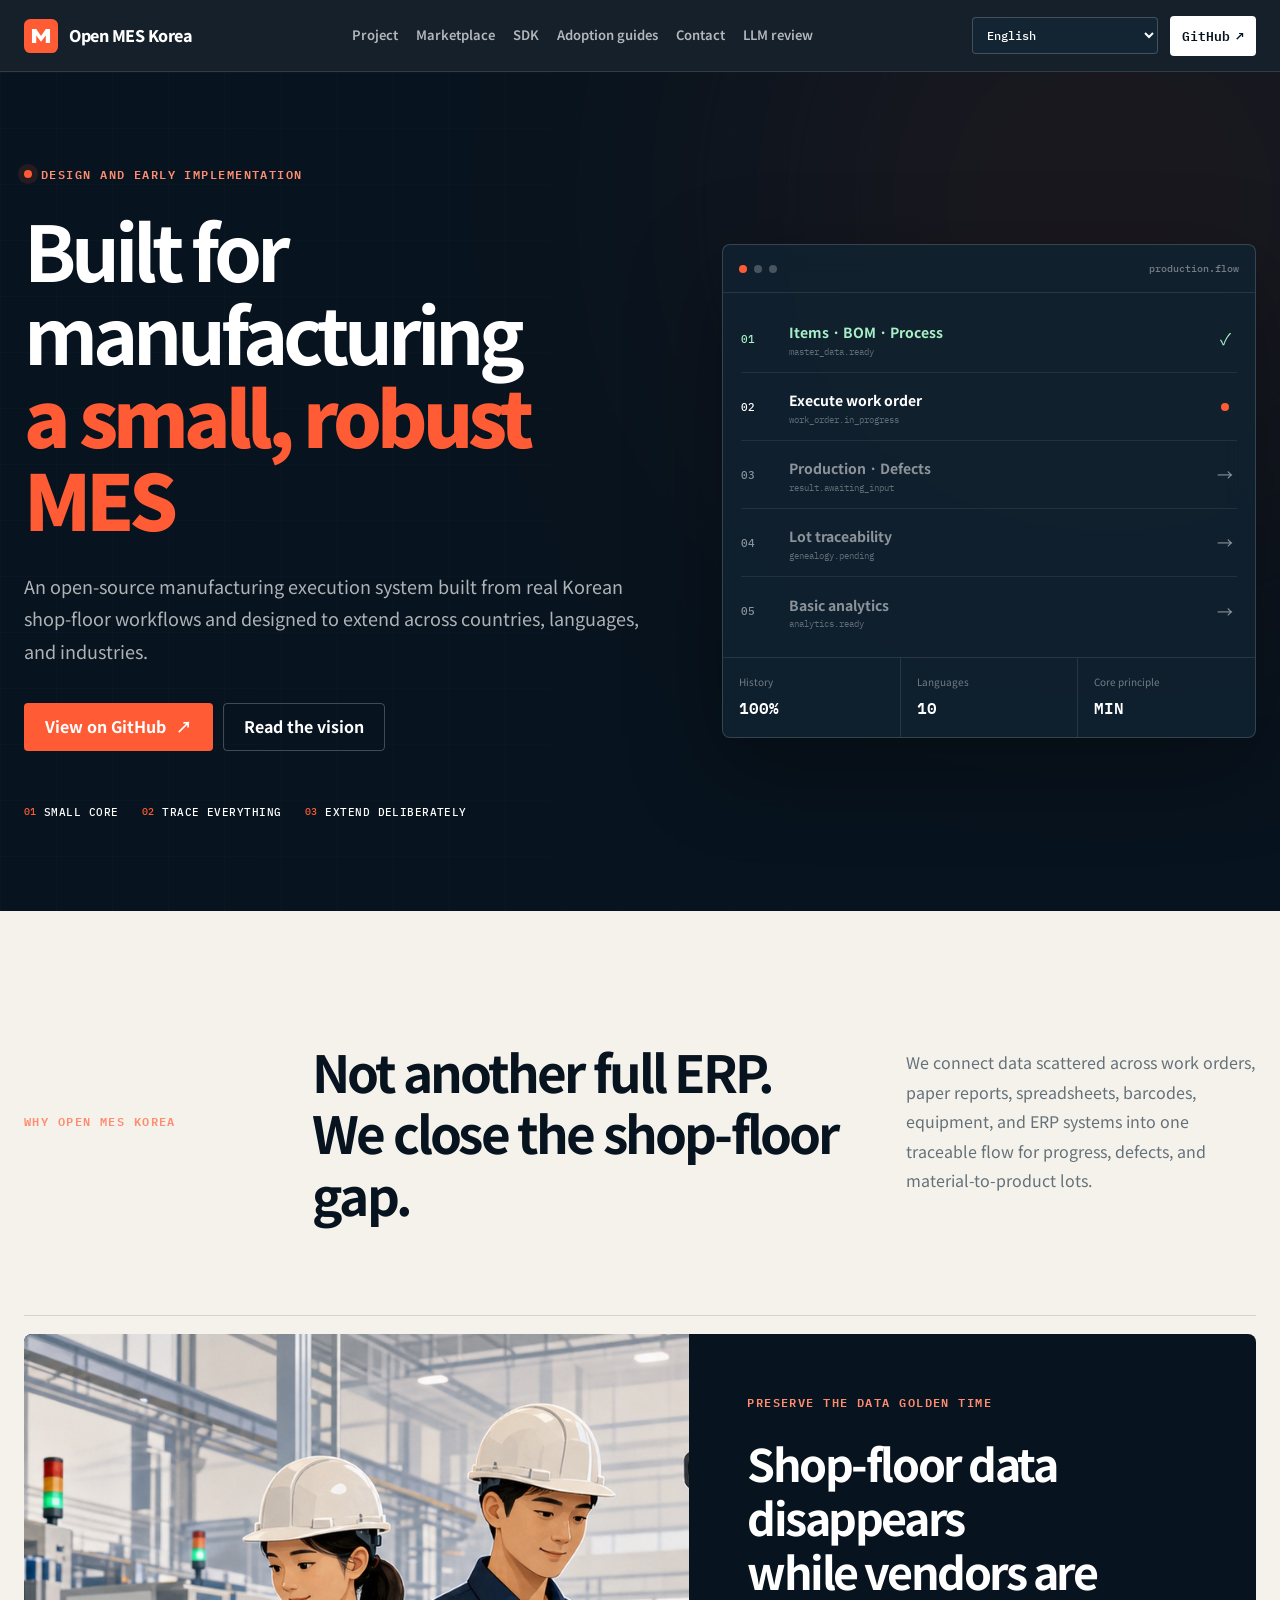
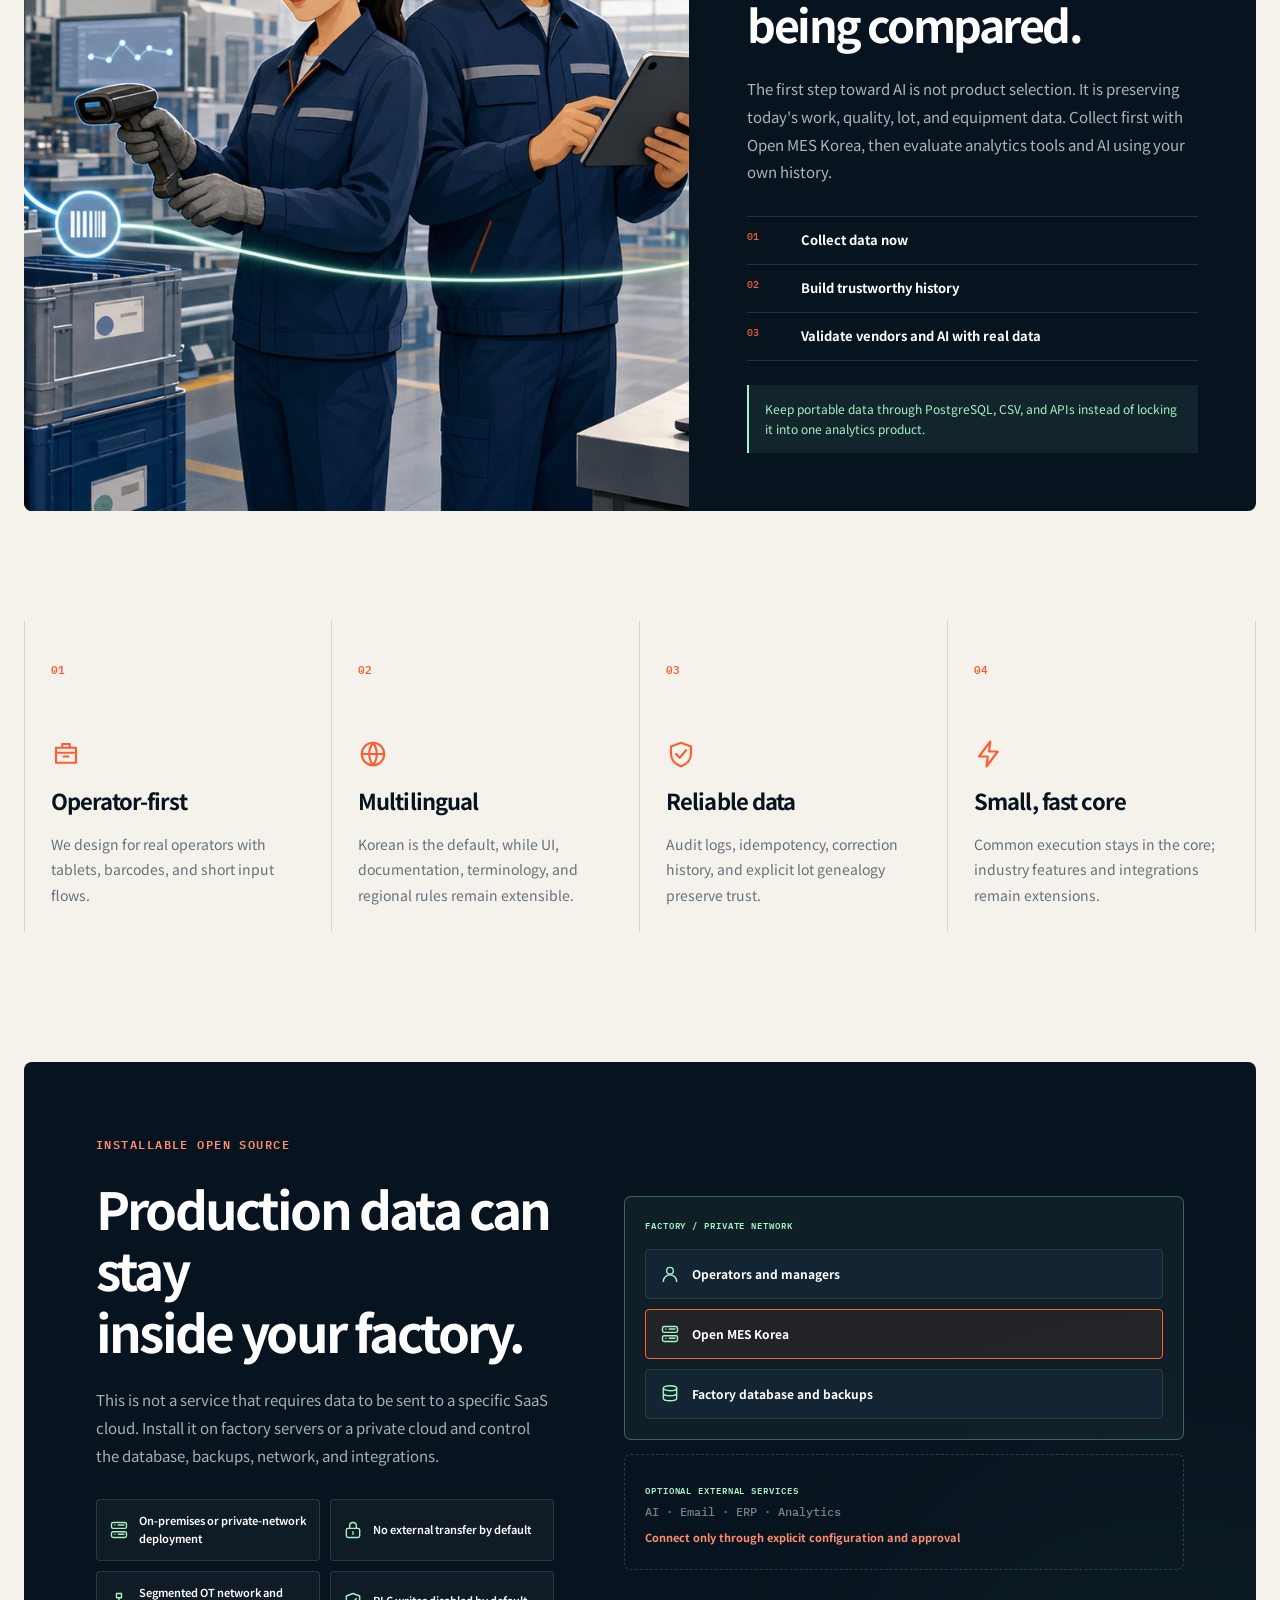
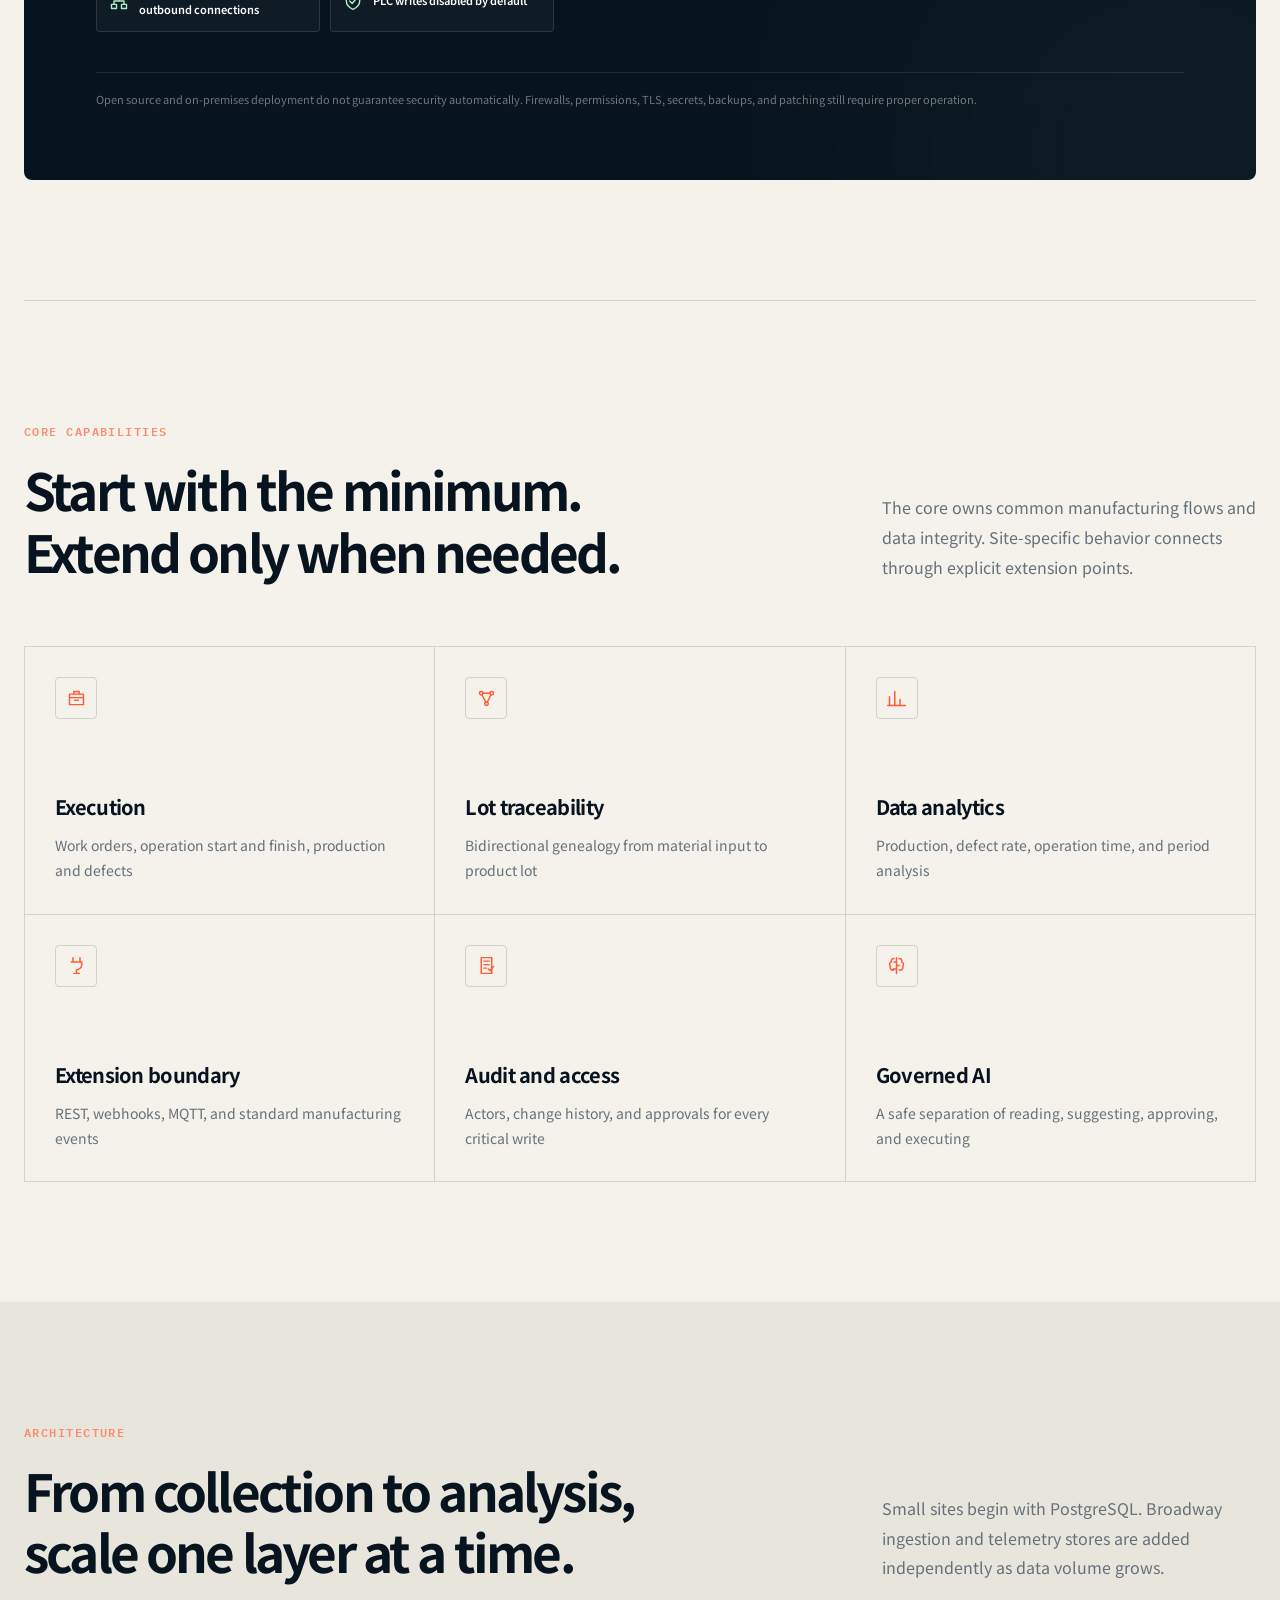
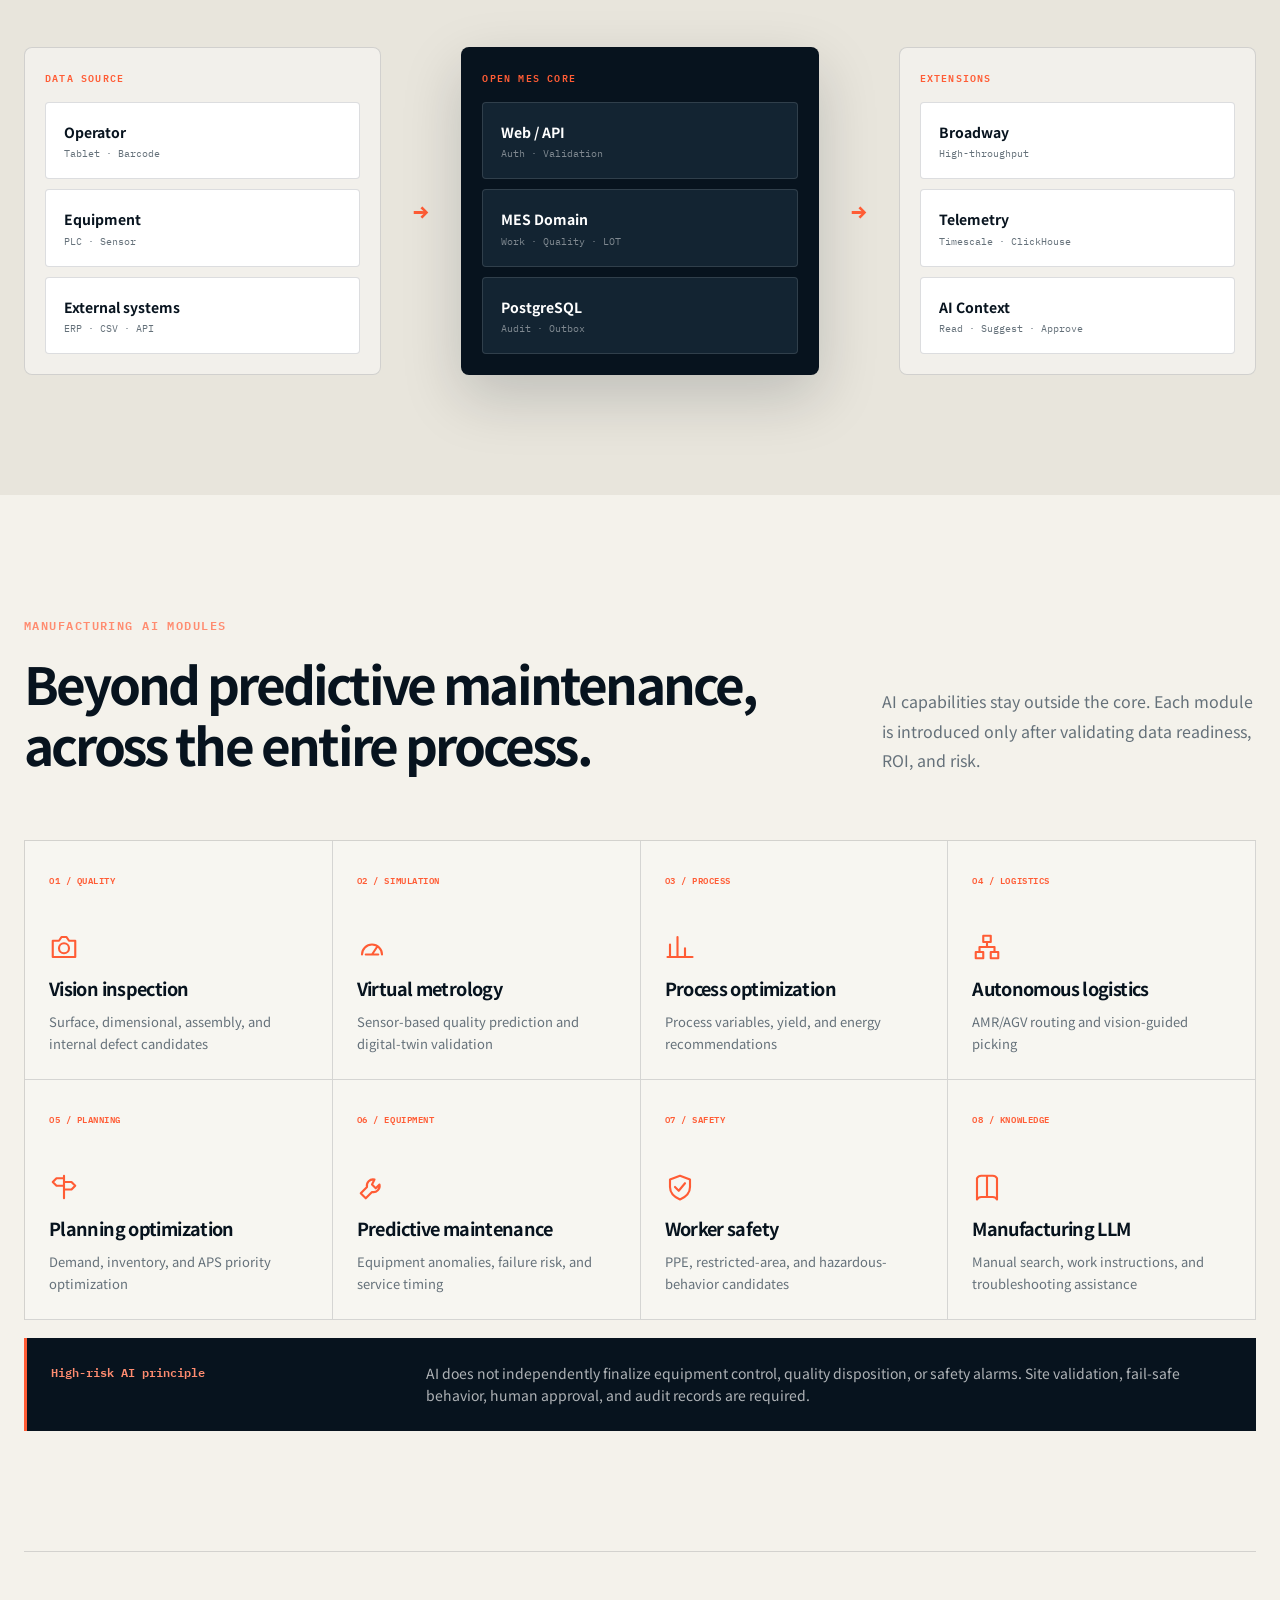
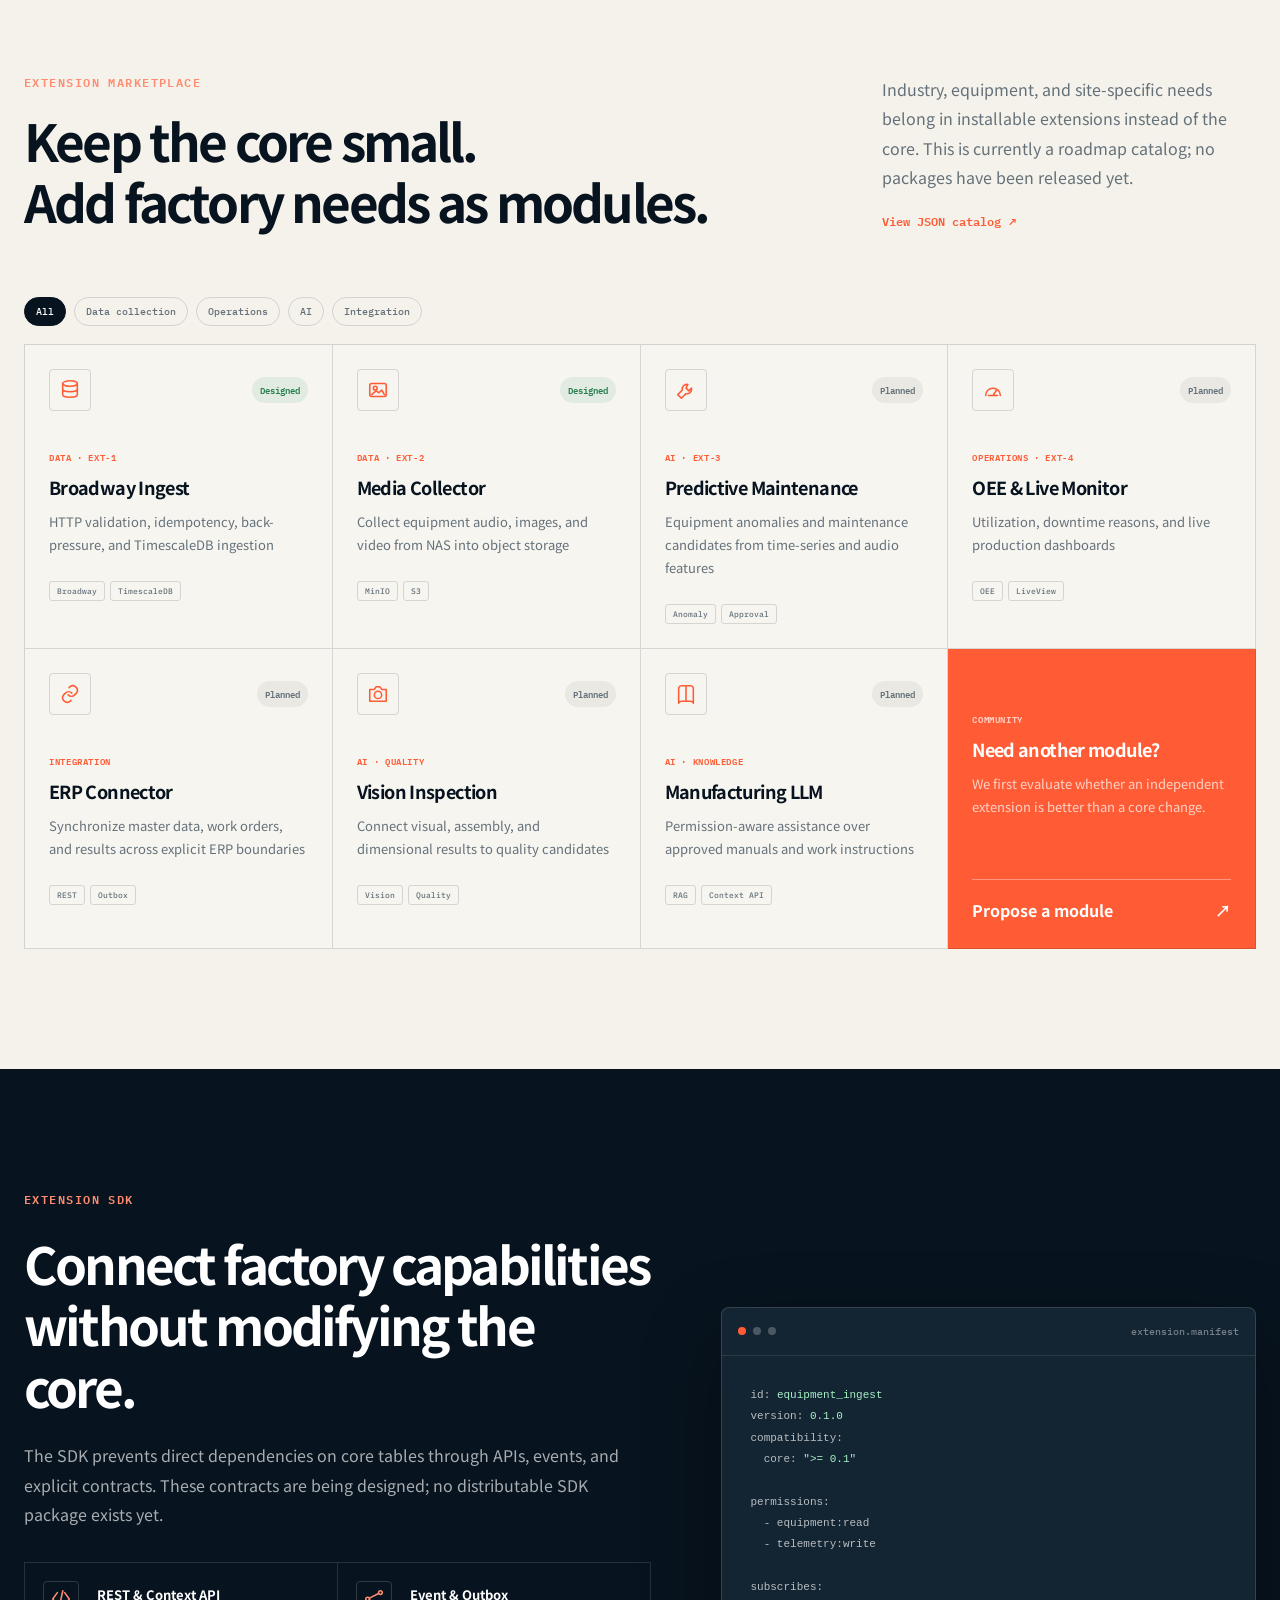
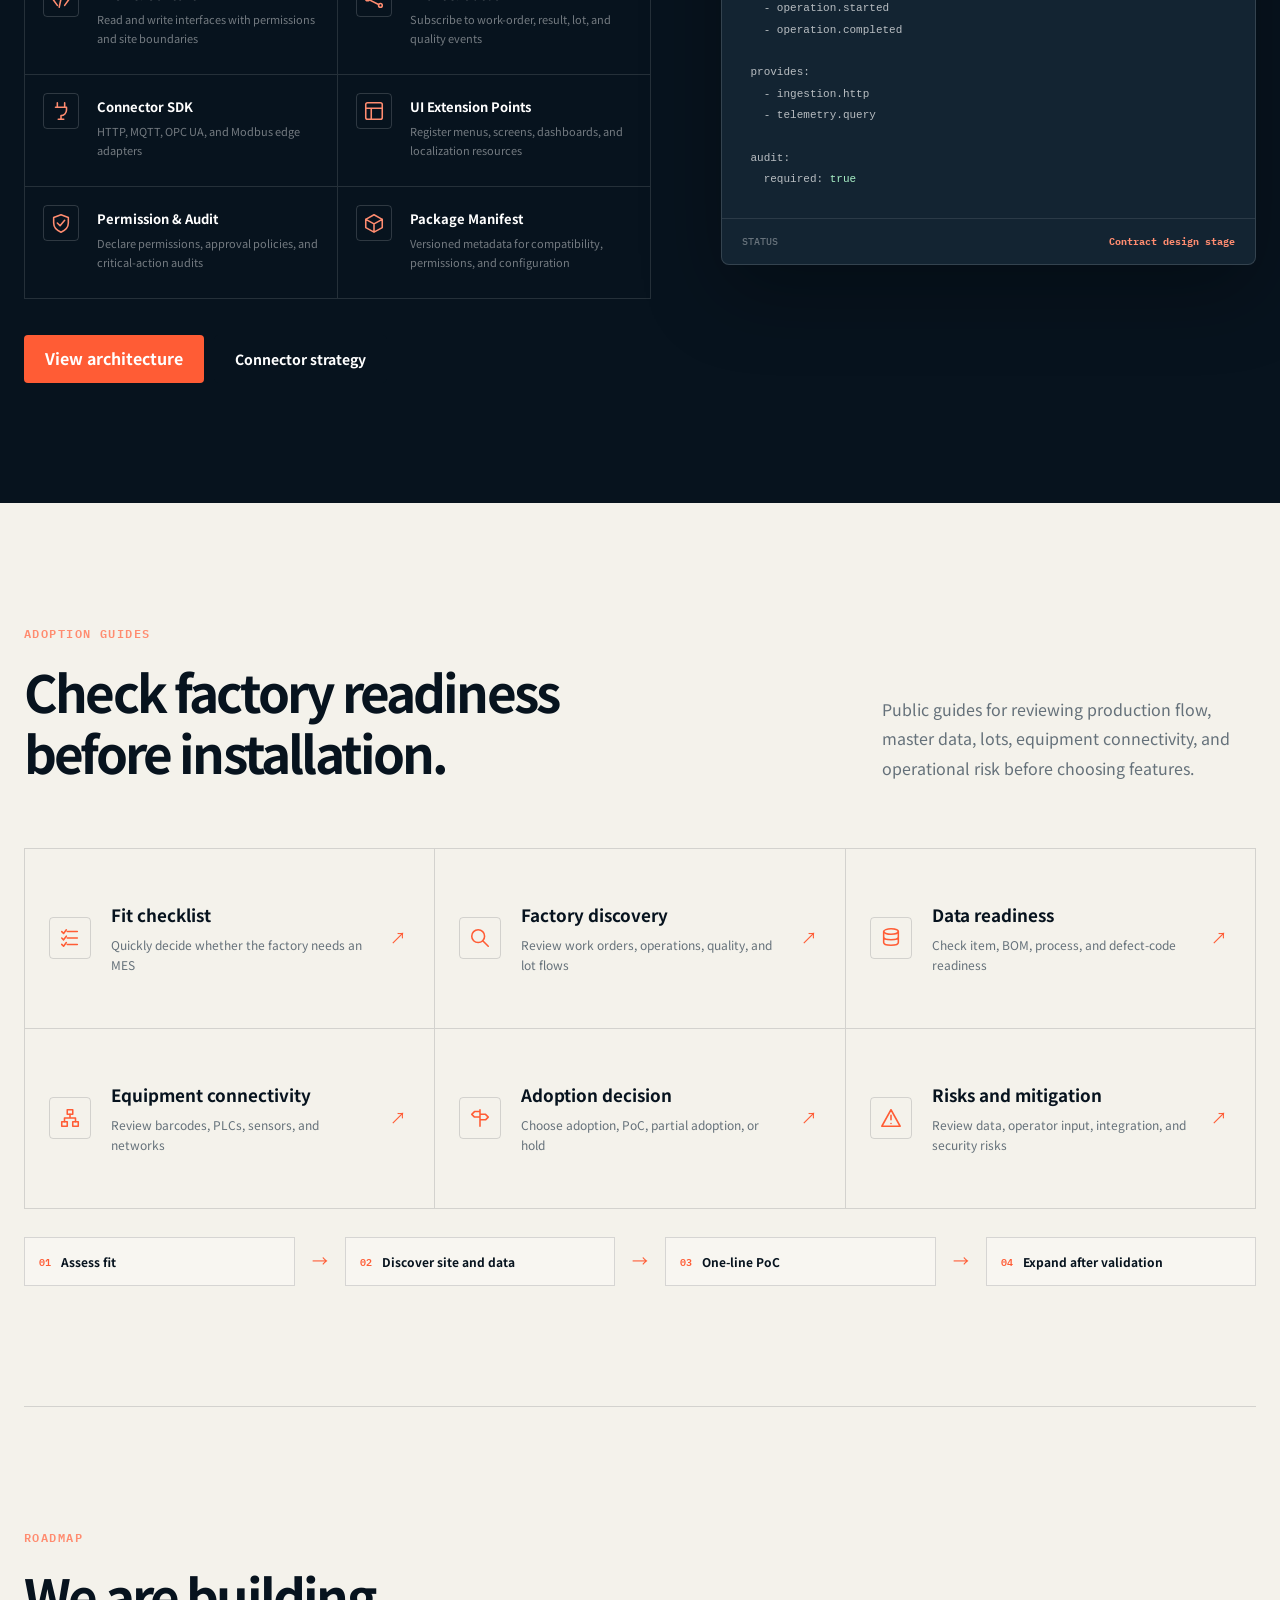
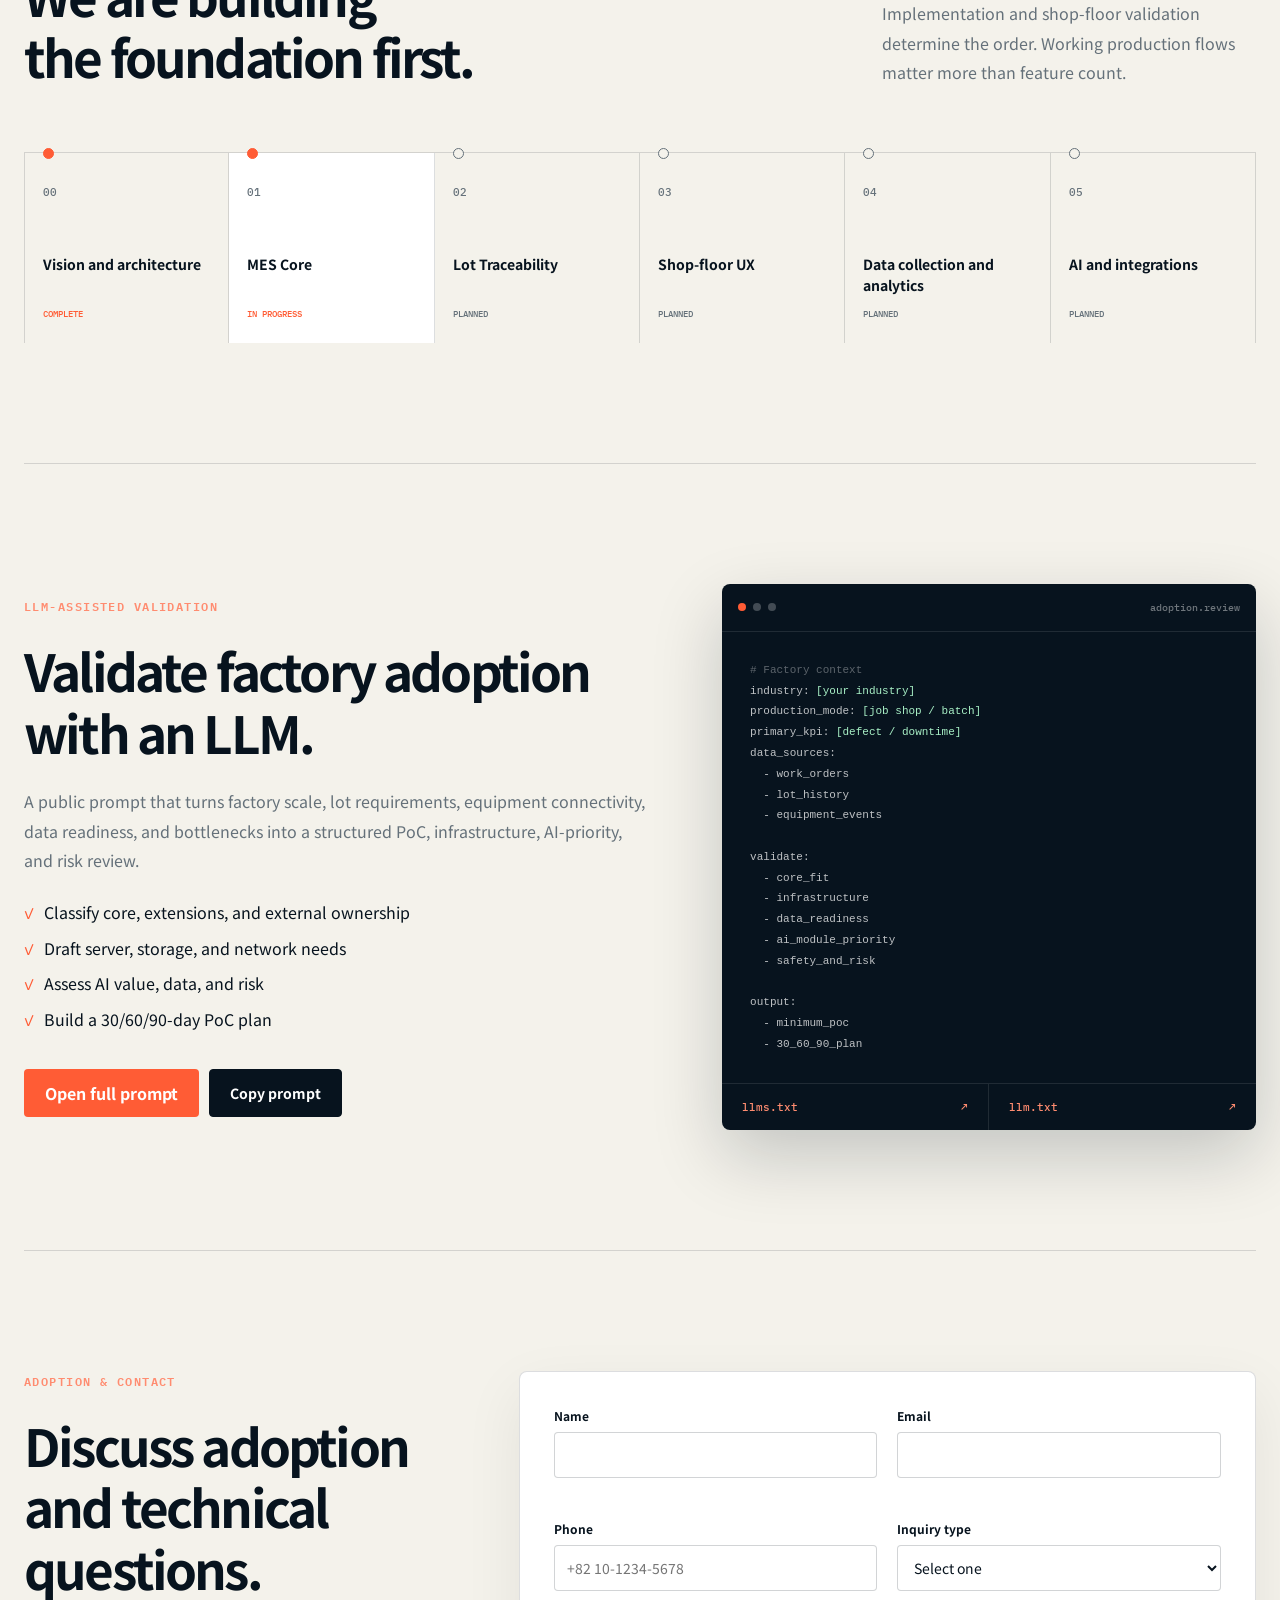
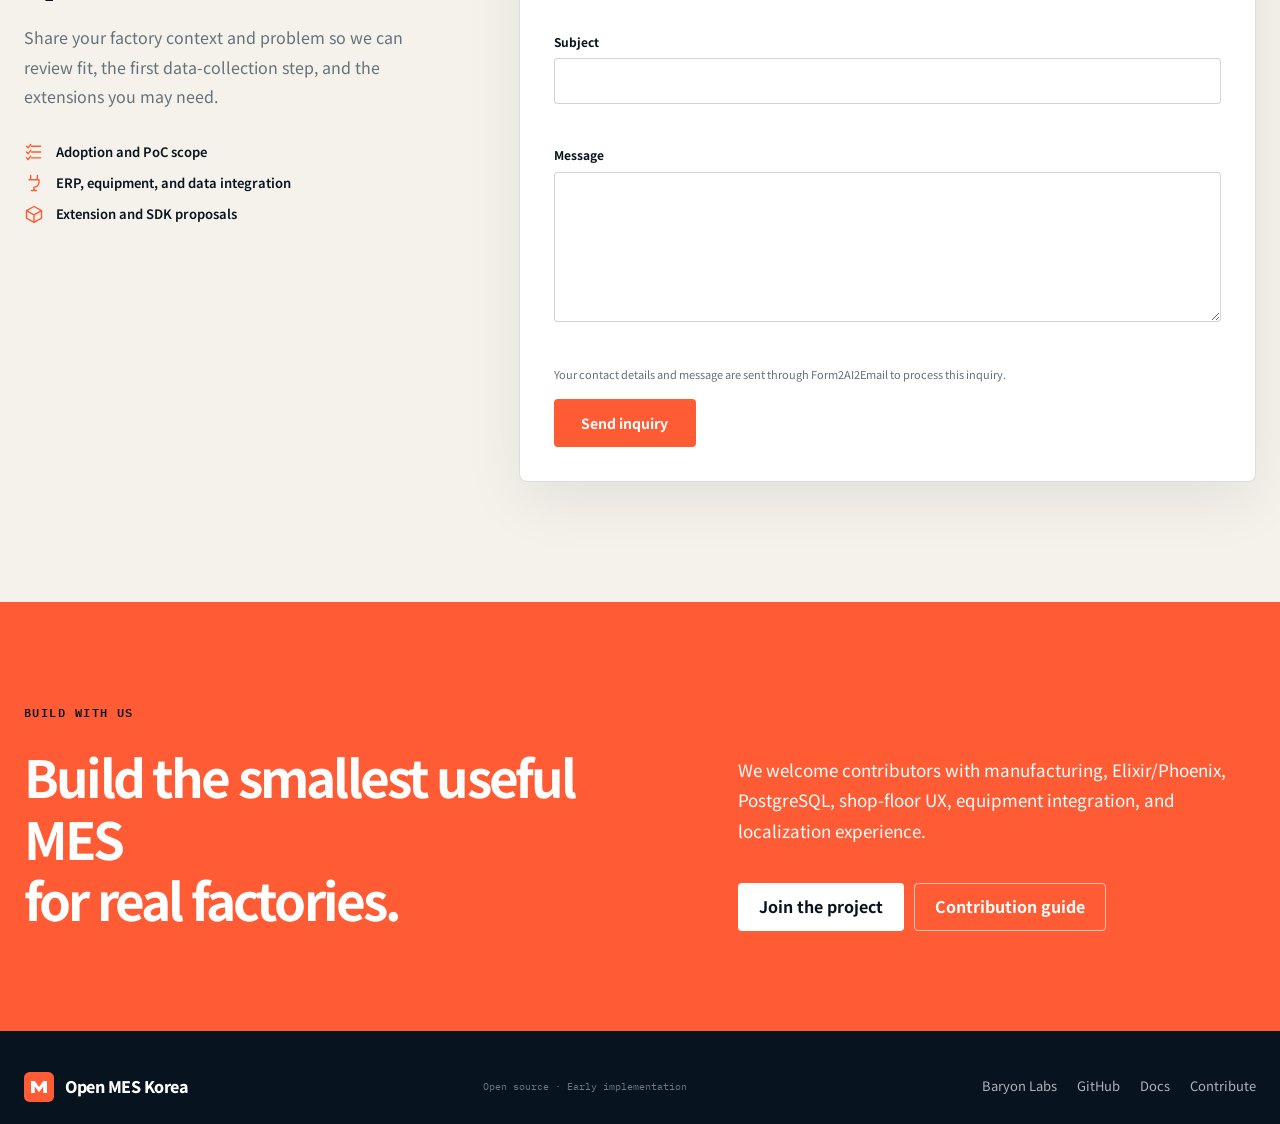
==== site/index.html @ 88c24441 "docs: improve discovery and deployment guidance" ====
<!doctype html>
<html lang="ko">
  <head>
    <meta charset="utf-8">
    <meta name="viewport" content="width=device-width, initial-scale=1">
    <meta
      name="description"
      content="한국 제조 현장의 실제 흐름에서 출발한 오픈소스 MES. 작업지시, LOT 추적, 제조 데이터 수집·분석과 승인 기반 AI를 작은 코어와 확장 모듈로 제공합니다."
    >
    <meta
      name="keywords"
      content="MES, 제조실행시스템, 오픈소스 MES, 스마트팩토리, LOT 추적, 제조 데이터, 제조 AI, shop floor, manufacturing execution system"
    >
    <meta name="robots" content="index, follow, max-image-preview:large">
    <meta name="author" content="Baryon Labs">
    <meta name="theme-color" content="#08141f">
    <meta
      property="og:title"
      content="Open MES Korea · 작고 단단한 오픈소스 MES"
    >
    <meta
      property="og:description"
      content="현장 데이터를 먼저 수집하고, LOT 추적과 분석을 거쳐 필요한 AI 모듈로 확장하는 다국어 제조 실행 시스템"
    >
    <meta property="og:type" content="website">
    <meta property="og:site_name" content="Open MES Korea">
    <meta property="og:locale" content="ko_KR">
    <meta property="og:locale:alternate" content="en_US">
    <meta property="og:locale:alternate" content="ja_JP">
    <meta property="og:locale:alternate" content="zh_CN">
    <meta property="og:locale:alternate" content="de_DE">
    <meta property="og:locale:alternate" content="vi_VN">
    <meta property="og:locale:alternate" content="th_TH">
    <meta property="og:locale:alternate" content="id_ID">
    <meta property="og:locale:alternate" content="es_ES">
    <meta property="og:locale:alternate" content="pt_BR">
    <meta
      property="og:url"
      content="https://baryonlabs.github.io/open-mes-korea/"
    >
    <meta
      property="og:image"
      content="https://baryonlabs.github.io/open-mes-korea/assets/open-mes-og.jpg"
    >
    <meta
      property="og:image:secure_url"
      content="https://baryonlabs.github.io/open-mes-korea/assets/open-mes-og.jpg"
    >
    <meta property="og:image:type" content="image/jpeg">
    <meta property="og:image:width" content="1200">
    <meta property="og:image:height" content="630">
    <meta
      property="og:image:alt"
      content="공장 작업자가 바코드와 태블릿으로 제조 데이터를 수집하고 분석하는 Open MES Korea"
    >
    <meta name="twitter:card" content="summary_large_image">
    <meta
      name="twitter:title"
      content="Open MES Korea · 작고 단단한 오픈소스 MES"
    >
    <meta
      name="twitter:description"
      content="현장 데이터 수집, LOT 추적, 기본 분석과 승인 기반 AI를 위한 확장 가능한 오픈소스 MES"
    >
    <meta
      name="twitter:image"
      content="https://baryonlabs.github.io/open-mes-korea/assets/open-mes-og.jpg"
    >
    <meta
      name="twitter:image:alt"
      content="공장 작업자가 바코드와 태블릿으로 제조 데이터를 수집하고 분석하는 모습"
    >
    <title>Open MES Korea · 오픈소스 MES와 제조 데이터 플랫폼</title>
    <link rel="canonical" href="https://baryonlabs.github.io/open-mes-korea/">
    <link rel="icon" href="assets/mark.svg" type="image/svg+xml">
    <link
      rel="alternate"
      type="text/plain"
      href="llms.txt"
      title="Open MES Korea information for language models"
    >
    <link rel="stylesheet" href="styles.css">
    <script type="application/ld+json">
      {
        "@context": "https://schema.org",
        "@graph": [
          {
            "@type": "WebSite",
            "@id": "https://baryonlabs.github.io/open-mes-korea/#website",
            "url": "https://baryonlabs.github.io/open-mes-korea/",
            "name": "Open MES Korea",
            "description": "한국 제조 현장에서 출발한 다국어 오픈소스 제조 실행 시스템",
            "inLanguage": ["ko", "en", "ja", "zh-CN", "de", "vi", "th", "id", "es", "pt-BR"]
          },
          {
            "@type": "SoftwareSourceCode",
            "@id": "https://baryonlabs.github.io/open-mes-korea/#software",
            "name": "Open MES Korea",
            "codeRepository": "https://github.com/baryonlabs/open-mes-korea",
            "url": "https://baryonlabs.github.io/open-mes-korea/",
            "description": "작업지시, LOT 추적, 제조 데이터 수집·분석과 승인 기반 AI를 위한 오픈소스 MES",
            "runtimePlatform": "Web",
            "inLanguage": ["ko", "en", "ja", "zh-CN", "de", "vi", "th", "id", "es", "pt-BR"],
            "image": "https://baryonlabs.github.io/open-mes-korea/assets/open-mes-og.jpg",
            "author": {
              "@type": "Organization",
              "name": "Baryon Labs",
              "url": "https://github.com/baryonlabs"
            }
          }
        ]
      }
    </script>
    <script src="app.js" defer></script>
  </head>
  <body>
    <svg class="icon-sprite" aria-hidden="true">
      <symbol id="icon-work" viewBox="0 0 24 24"><path d="M4 7h16v12H4zM9 7V4h6v3M4 11h16M10 14h4"/></symbol>
      <symbol id="icon-trace" viewBox="0 0 24 24"><circle cx="6" cy="6" r="2"/><circle cx="18" cy="6" r="2"/><circle cx="12" cy="18" r="2"/><path d="M8 6h8M7 8l4 8M17 8l-4 8"/></symbol>
      <symbol id="icon-chart" viewBox="0 0 24 24"><path d="M4 20V10M10 20V4M16 20v-7M22 20H2"/></symbol>
      <symbol id="icon-plug" viewBox="0 0 24 24"><path d="M8 3v5M16 3v5M6 8h12v3a6 6 0 0 1-6 6v4M9 21h6"/></symbol>
      <symbol id="icon-audit" viewBox="0 0 24 24"><path d="M6 3h12v18H6zM9 7h6M9 11h6M9 15h3"/><path d="m14 16 2 2 4-5"/></symbol>
      <symbol id="icon-brain" viewBox="0 0 24 24"><path d="M9 4a3 3 0 0 0-3 3v1a3 3 0 0 0-1 5 3 3 0 0 0 4 4M15 4a3 3 0 0 1 3 3v1a3 3 0 0 1 1 5 3 3 0 0 1-4 4M12 3v18M9 8h3M12 12h3M8 16h4"/></symbol>
      <symbol id="icon-database" viewBox="0 0 24 24"><ellipse cx="12" cy="5" rx="8" ry="3"/><path d="M4 5v6c0 1.7 3.6 3 8 3s8-1.3 8-3V5M4 11v6c0 1.7 3.6 3 8 3s8-1.3 8-3v-6"/></symbol>
      <symbol id="icon-media" viewBox="0 0 24 24"><rect x="3" y="5" width="18" height="14" rx="2"/><circle cx="9" cy="10" r="2"/><path d="m5 17 5-4 3 2 3-3 3 5"/></symbol>
      <symbol id="icon-wrench" viewBox="0 0 24 24"><path d="M14 6a5 5 0 0 0-6 6L3 17l4 4 5-5a5 5 0 0 0 6-6l-3 3-3-3z"/></symbol>
      <symbol id="icon-gauge" viewBox="0 0 24 24"><path d="M4 18a8 8 0 1 1 16 0M12 18l4-6M7 18h10"/></symbol>
      <symbol id="icon-link" viewBox="0 0 24 24"><path d="M10 13a5 5 0 0 0 7 0l2-2a5 5 0 0 0-7-7l-1 1M14 11a5 5 0 0 0-7 0l-2 2a5 5 0 0 0 7 7l1-1"/></symbol>
      <symbol id="icon-camera" viewBox="0 0 24 24"><path d="M3 7h5l2-3h4l2 3h5v13H3z"/><circle cx="12" cy="13" r="4"/></symbol>
      <symbol id="icon-book" viewBox="0 0 24 24"><path d="M4 5a4 4 0 0 1 4-2h4v17H8a4 4 0 0 0-4 2zM20 5a4 4 0 0 0-4-2h-4v17h4a4 4 0 0 1 4 2z"/></symbol>
      <symbol id="icon-api" viewBox="0 0 24 24"><path d="m8 5-5 7 5 7M16 5l5 7-5 7M14 3l-4 18"/></symbol>
      <symbol id="icon-events" viewBox="0 0 24 24"><circle cx="5" cy="12" r="2"/><circle cx="19" cy="5" r="2"/><circle cx="19" cy="19" r="2"/><path d="M7 11l10-5M7 13l10 5"/></symbol>
      <symbol id="icon-layout" viewBox="0 0 24 24"><rect x="3" y="3" width="18" height="18" rx="2"/><path d="M3 9h18M9 9v12"/></symbol>
      <symbol id="icon-shield" viewBox="0 0 24 24"><path d="M12 3 4 6v6c0 5 3.4 8 8 10 4.6-2 8-5 8-10V6z"/><path d="m8 12 3 3 5-6"/></symbol>
      <symbol id="icon-package" viewBox="0 0 24 24"><path d="m12 3 9 5-9 5-9-5zM3 8v9l9 5 9-5V8M12 13v9"/></symbol>
      <symbol id="icon-checklist" viewBox="0 0 24 24"><path d="M9 5h11M9 12h11M9 19h11M3 5l2 2 3-4M3 12l2 2 3-4M3 19l2 2 3-4"/></symbol>
      <symbol id="icon-search" viewBox="0 0 24 24"><circle cx="10" cy="10" r="7"/><path d="m15 15 6 6"/></symbol>
      <symbol id="icon-network" viewBox="0 0 24 24"><rect x="9" y="3" width="6" height="5"/><rect x="3" y="16" width="6" height="5"/><rect x="15" y="16" width="6" height="5"/><path d="M12 8v4M6 16v-4h12v4"/></symbol>
      <symbol id="icon-decision" viewBox="0 0 24 24"><path d="M12 3v18M12 8h6l3 3-3 3h-6M12 5H6L3 8l3 3h6"/></symbol>
      <symbol id="icon-alert" viewBox="0 0 24 24"><path d="M12 3 2 21h20zM12 9v5M12 18h.01"/></symbol>
      <symbol id="icon-mail" viewBox="0 0 24 24"><rect x="3" y="5" width="18" height="14" rx="2"/><path d="m3 7 9 7 9-7"/></symbol>
      <symbol id="icon-user" viewBox="0 0 24 24"><circle cx="12" cy="8" r="4"/><path d="M4 21a8 8 0 0 1 16 0"/></symbol>
      <symbol id="icon-globe" viewBox="0 0 24 24"><circle cx="12" cy="12" r="9"/><path d="M3 12h18M12 3a15 15 0 0 1 0 18M12 3a15 15 0 0 0 0 18"/></symbol>
      <symbol id="icon-bolt" viewBox="0 0 24 24"><path d="m13 2-9 12h7l-1 8 9-12h-7z"/></symbol>
      <symbol id="icon-server" viewBox="0 0 24 24"><rect x="3" y="3" width="18" height="7" rx="2"/><rect x="3" y="14" width="18" height="7" rx="2"/><path d="M7 6h.01M7 17h.01M11 6h7M11 17h7"/></symbol>
      <symbol id="icon-lock" viewBox="0 0 24 24"><rect x="4" y="10" width="16" height="11" rx="2"/><path d="M8 10V7a4 4 0 0 1 8 0v3M12 14v3"/></symbol>
    </svg>
    <a class="skip-link" href="#main" data-i18n="skip">본문으로 이동</a>

    <header class="site-header">
      <a class="brand" href="#top" aria-label="Open MES Korea home">
        <img src="assets/mark.svg" width="34" height="34" alt="">
        <span>Open MES Korea</span>
      </a>

      <nav class="desktop-nav" aria-label="Primary navigation">
        <a href="#why" data-i18n="navWhy">프로젝트</a>
        <a href="#marketplace" data-i18n="navMarketplace">마켓플레이스</a>
        <a href="#sdk" data-i18n="navSdk">SDK</a>
        <a href="#adoption-guides" data-i18n="navAdoption">도입 가이드</a>
        <a href="#contact" data-i18n="navContact">문의</a>
        <a href="#adoption-prompt" data-i18n="navPrompt">LLM 검증</a>
      </nav>

      <div class="header-actions">
        <label class="language-picker">
          <span class="sr-only" data-i18n="language">언어</span>
          <select id="language" aria-label="Language">
            <option value="ko">한국어</option>
            <option value="en">English</option>
            <option value="ja">日本語</option>
            <option value="zh">简体中文</option>
            <option value="de">Deutsch</option>
            <option value="vi">Tiếng Việt</option>
            <option value="th">ไทย</option>
            <option value="id">Bahasa Indonesia</option>
            <option value="es">Español</option>
            <option value="pt">Português (Brasil)</option>
          </select>
        </label>
        <a
          class="github-link"
          href="https://github.com/baryonlabs/open-mes-korea"
          target="_blank"
          rel="noreferrer"
        >
          <span>GitHub</span>
          <span aria-hidden="true">↗</span>
        </a>
      </div>
    </header>

    <main id="main">
      <section class="hero" id="top">
        <div class="hero-grid" aria-hidden="true"></div>
        <div class="hero-copy">
          <div class="eyebrow">
            <span class="status-dot"></span>
            <span data-i18n="heroStatus">설계 및 초기 구현 단계</span>
          </div>
          <h1>
            <span data-i18n="heroTitle1">제조 현장을 위한</span>
            <strong data-i18n="heroTitle2">작고 단단한 MES</strong>
          </h1>
          <p class="hero-description" data-i18n="heroDescription">
            한국 제조 현장의 실제 흐름에서 출발해 다양한 국가, 언어,
            업종으로 확장 가능한 오픈소스 제조 실행 시스템을 만듭니다.
          </p>
          <div class="hero-actions">
            <a
              class="button button-primary"
              href="https://github.com/baryonlabs/open-mes-korea"
              target="_blank"
              rel="noreferrer"
            >
              <span data-i18n="viewGithub">GitHub에서 보기</span>
              <span aria-hidden="true">↗</span>
            </a>
            <a
              class="button button-secondary"
              href="https://github.com/baryonlabs/open-mes-korea/blob/main/docs/vision.md"
              target="_blank"
              rel="noreferrer"
              data-i18n="readVision"
            >비전 읽기</a>
          </div>
          <ul class="hero-principles" aria-label="Project principles">
            <li><span>01</span><b data-i18n="principleSmall">Small core</b></li>
            <li><span>02</span><b data-i18n="principleTrace">Trace everything</b></li>
            <li><span>03</span><b data-i18n="principleExtend">Extend deliberately</b></li>
          </ul>
        </div>

        <div class="hero-console" aria-label="Manufacturing flow preview">
          <div class="console-bar">
            <span></span><span></span><span></span>
            <b>production.flow</b>
          </div>
          <div class="flow-list">
            <div class="flow-item complete">
              <span class="flow-index">01</span>
              <div>
                <b data-i18n="flowMaster">품목 · BOM · 공정</b>
                <small>master_data.ready</small>
              </div>
              <i>✓</i>
            </div>
            <div class="flow-item active">
              <span class="flow-index">02</span>
              <div>
                <b data-i18n="flowWorkOrder">작업지시 실행</b>
                <small>work_order.in_progress</small>
              </div>
              <i class="pulse"></i>
            </div>
            <div class="flow-item">
              <span class="flow-index">03</span>
              <div>
                <b data-i18n="flowResult">생산 · 불량 실적</b>
                <small>result.awaiting_input</small>
              </div>
              <i>→</i>
            </div>
            <div class="flow-item">
              <span class="flow-index">04</span>
              <div>
                <b data-i18n="flowLot">LOT 추적</b>
                <small>genealogy.pending</small>
              </div>
              <i>→</i>
            </div>
            <div class="flow-item">
              <span class="flow-index">05</span>
              <div>
                <b data-i18n="flowAnalysis">기본 분석</b>
                <small>analytics.ready</small>
              </div>
              <i>→</i>
            </div>
          </div>
          <div class="console-metrics">
            <div><span data-i18n="metricIntegrity">이력성</span><b>100%</b></div>
            <div><span data-i18n="metricLanguage">언어</span><b>10</b></div>
            <div><span data-i18n="metricCore">코어 원칙</span><b>MIN</b></div>
          </div>
        </div>
      </section>

      <section class="statement" id="why">
        <p class="section-label" data-i18n="whyLabel">WHY OPEN MES KOREA</p>
        <h2 data-i18n="whyTitle">
          ERP 전체가 아니라,<br>현장 실행의 빈틈을 해결합니다.
        </h2>
        <p data-i18n="whyDescription">
          작업지시, 종이 작업일보, 엑셀, 바코드, 설비와 ERP에 흩어진
          데이터를 연결합니다. 공정 진행, 불량 원인과 자재·제품 LOT의
          관계를 하나의 추적 가능한 흐름으로 만듭니다.
        </p>
      </section>

      <section class="golden-time">
        <div class="golden-image">
          <img
            src="assets/open-mes-factory-team.jpg"
            width="1672"
            height="941"
            loading="lazy"
            alt="현장 작업자가 바코드와 태블릿으로 제조 데이터를 수집하고 분석하는 모습"
            data-i18n-alt="goldenImageAlt"
          >
        </div>
        <div class="golden-copy">
          <p class="section-label" data-i18n="goldenLabel">PRESERVE THE DATA GOLDEN TIME</p>
          <h2 data-i18n="goldenTitle">벤더를 고르는 동안에도,<br>현장 데이터는 사라집니다.</h2>
          <p data-i18n="goldenDescription">
            AI 도입의 첫 단계는 제품 비교가 아니라 지금 발생하는 작업,
            품질, LOT와 설비 데이터를 축적하는 일입니다. Open MES Korea로
            먼저 수집하고, 실제 데이터가 쌓인 뒤 적합한 분석 도구와 AI를
            선택할 수 있습니다.
          </p>
          <ol>
            <li><span>01</span><b data-i18n="goldenStep1">지금 데이터 수집</b></li>
            <li><span>02</span><b data-i18n="goldenStep2">이력과 품질 확보</b></li>
            <li><span>03</span><b data-i18n="goldenStep3">실제 데이터로 벤더·AI 검증</b></li>
          </ol>
          <p class="portable-note" data-i18n="goldenPortable">
            PostgreSQL, CSV와 API로 이식 가능한 데이터를 유지해 특정
            분석 제품에 종속되지 않습니다.
          </p>
        </div>
      </section>

      <section class="pillars">
        <article>
          <span class="pillar-number">01</span>
          <svg class="pillar-icon"><use href="#icon-work"/></svg>
          <h3 data-i18n="pillarFieldTitle">현장 우선</h3>
          <p data-i18n="pillarFieldBody">
            태블릿, 바코드와 짧은 입력 흐름을 중심으로 작업자가 실제로
            사용할 수 있는 경험을 설계합니다.
          </p>
        </article>
        <article>
          <span class="pillar-number">02</span>
          <svg class="pillar-icon"><use href="#icon-globe"/></svg>
          <h3 data-i18n="pillarGlobalTitle">다국어 확장</h3>
          <p data-i18n="pillarGlobalBody">
            한국어를 기본으로 UI, 문서, 업무 용어와 국가별 규칙을
            독립적으로 확장할 수 있게 만듭니다.
          </p>
        </article>
        <article>
          <span class="pillar-number">03</span>
          <svg class="pillar-icon"><use href="#icon-shield"/></svg>
          <h3 data-i18n="pillarReliableTitle">안정적인 데이터</h3>
          <p data-i18n="pillarReliableBody">
            감사 로그, 중복 방지, 정정 이력과 명시적인 LOT genealogy로
            제조 데이터의 신뢰를 지킵니다.
          </p>
        </article>
        <article>
          <span class="pillar-number">04</span>
          <svg class="pillar-icon"><use href="#icon-bolt"/></svg>
          <h3 data-i18n="pillarFastTitle">작고 빠른 코어</h3>
          <p data-i18n="pillarFastBody">
            공통 생산 흐름만 코어에 두고 업종별 기능과 연동은 확장으로
            분리해 복잡성과 운영 부담을 낮춥니다.
          </p>
        </article>
      </section>

      <section class="sovereignty-section">
        <div class="sovereignty-copy">
          <p class="section-label" data-i18n="sovereigntyLabel">INSTALLABLE OPEN SOURCE</p>
          <h2 data-i18n="sovereigntyTitle">생산 데이터는<br>공장 안에 둘 수 있습니다.</h2>
          <p data-i18n="sovereigntyDescription">
            특정 SaaS 클라우드로 데이터를 보내야 하는 서비스가 아닙니다.
            공장 서버나 사설 클라우드에 직접 설치하고 데이터베이스, 백업,
            네트워크와 외부 연동을 운영자가 통제할 수 있습니다.
          </p>
          <div class="sovereignty-points">
            <div><svg><use href="#icon-server"/></svg><span data-i18n="sovereigntyPoint1">온프레미스·사설망 설치</span></div>
            <div><svg><use href="#icon-lock"/></svg><span data-i18n="sovereigntyPoint2">외부 전송 없는 기본 구성</span></div>
            <div><svg><use href="#icon-network"/></svg><span data-i18n="sovereigntyPoint3">OT망 분리와 outbound 방식</span></div>
            <div><svg><use href="#icon-shield"/></svg><span data-i18n="sovereigntyPoint4">PLC 쓰기 기본 비활성화</span></div>
          </div>
        </div>
        <div class="sovereignty-diagram">
          <div class="factory-boundary">
            <span data-i18n="factoryBoundary">FACTORY / PRIVATE NETWORK</span>
            <div class="sovereignty-node"><svg><use href="#icon-user"/></svg><b data-i18n="sovereigntyUsers">작업자·관리자</b></div>
            <div class="sovereignty-node primary"><svg><use href="#icon-server"/></svg><b>Open MES Korea</b></div>
            <div class="sovereignty-node"><svg><use href="#icon-database"/></svg><b data-i18n="sovereigntyStorage">공장 데이터베이스·백업</b></div>
          </div>
          <div class="external-boundary">
            <span data-i18n="externalBoundary">OPTIONAL EXTERNAL SERVICES</span>
            <p data-i18n="externalDescription">AI · Email · ERP · Analytics</p>
            <b data-i18n="externalRule">명시적 설정과 승인 시에만 연결</b>
          </div>
        </div>
        <p class="security-disclaimer" data-i18n="sovereigntyDisclaimer">
          오픈소스·온프레미스만으로 보안이 자동 보장되지는 않습니다.
          방화벽, 권한, TLS, 비밀정보, 백업과 패치 운영이 필요합니다.
        </p>
      </section>

      <section class="core-section" id="core">
        <div class="section-heading">
          <div>
            <p class="section-label" data-i18n="coreLabel">CORE CAPABILITIES</p>
            <h2 data-i18n="coreTitle">최소한으로 시작하고,<br>필요한 만큼 확장합니다.</h2>
          </div>
          <p data-i18n="coreDescription">
            공통 생산 흐름과 데이터 무결성은 코어가 책임집니다. 특정
            공장에만 필요한 기능은 명시적인 확장 지점으로 연결합니다.
          </p>
        </div>

        <div class="capability-grid">
          <article>
            <div class="capability-icon"><svg><use href="#icon-work"/></svg></div>
            <h3 data-i18n="capExecutionTitle">생산 실행</h3>
            <p data-i18n="capExecutionBody">
              작업지시, 공정 시작·종료, 생산수량과 불량 기록
            </p>
          </article>
          <article>
            <div class="capability-icon"><svg><use href="#icon-trace"/></svg></div>
            <h3 data-i18n="capLotTitle">LOT 추적</h3>
            <p data-i18n="capLotBody">
              자재 투입부터 제품 LOT까지 양방향 genealogy
            </p>
          </article>
          <article>
            <div class="capability-icon"><svg><use href="#icon-chart"/></svg></div>
            <h3 data-i18n="capDataTitle">데이터 분석</h3>
            <p data-i18n="capDataBody">
              생산량, 불량률, 공정시간과 기간별 기본 분석
            </p>
          </article>
          <article>
            <div class="capability-icon"><svg><use href="#icon-plug"/></svg></div>
            <h3 data-i18n="capExtensionTitle">확장 경계</h3>
            <p data-i18n="capExtensionBody">
              REST, webhook, MQTT와 표준 제조 이벤트
            </p>
          </article>
          <article>
            <div class="capability-icon"><svg><use href="#icon-audit"/></svg></div>
            <h3 data-i18n="capAuditTitle">감사와 권한</h3>
            <p data-i18n="capAuditBody">
              모든 주요 쓰기의 actor, 변경 이력과 승인 기록
            </p>
          </article>
          <article>
            <div class="capability-icon"><svg><use href="#icon-brain"/></svg></div>
            <h3 data-i18n="capAiTitle">통제 가능한 AI</h3>
            <p data-i18n="capAiBody">
              읽기, 제안, 승인과 실행을 분리한 안전한 구조
            </p>
          </article>
        </div>
      </section>

      <section class="architecture-section" id="architecture">
        <div class="section-heading">
          <div>
            <p class="section-label" data-i18n="architectureLabel">ARCHITECTURE</p>
            <h2 data-i18n="architectureTitle">수집부터 분석까지,<br>단계적으로 확장합니다.</h2>
          </div>
          <p data-i18n="architectureDescription">
            작은 공장은 PostgreSQL 중심으로 시작하고, 데이터가 늘어나면
            Broadway 수집 계층과 telemetry 저장소를 독립적으로 추가합니다.
          </p>
        </div>

        <div class="architecture-diagram">
          <div class="arch-column">
            <span class="arch-label" data-i18n="archSource">DATA SOURCE</span>
            <div class="arch-node"><b data-i18n="archOperator">작업자</b><small>Tablet · Barcode</small></div>
            <div class="arch-node"><b data-i18n="archEquipment">설비</b><small>PLC · Sensor</small></div>
            <div class="arch-node"><b data-i18n="archExternal">외부 시스템</b><small>ERP · CSV · API</small></div>
          </div>
          <div class="arch-arrow" aria-hidden="true">→</div>
          <div class="arch-column highlighted">
            <span class="arch-label" data-i18n="archCore">OPEN MES CORE</span>
            <div class="arch-node"><b>Web / API</b><small>Auth · Validation</small></div>
            <div class="arch-node"><b>MES Domain</b><small>Work · Quality · LOT</small></div>
            <div class="arch-node"><b>PostgreSQL</b><small>Audit · Outbox</small></div>
          </div>
          <div class="arch-arrow" aria-hidden="true">→</div>
          <div class="arch-column">
            <span class="arch-label" data-i18n="archExtension">EXTENSIONS</span>
            <div class="arch-node"><b>Broadway</b><small>High-throughput</small></div>
            <div class="arch-node"><b>Telemetry</b><small>Timescale · ClickHouse</small></div>
            <div class="arch-node"><b>AI Context</b><small>Read · Suggest · Approve</small></div>
          </div>
        </div>
      </section>

      <section class="ai-section" id="ai-modules">
        <div class="section-heading">
          <div>
            <p class="section-label" data-i18n="aiLabel">MANUFACTURING AI MODULES</p>
            <h2 data-i18n="aiTitle">예지보전을 넘어,<br>공정 전체로 확장합니다.</h2>
          </div>
          <p data-i18n="aiDescription">
            AI 기능은 코어에 한꺼번에 넣지 않습니다. 데이터 준비도, ROI와
            위험을 검증한 뒤 독립 모듈로 연결합니다.
          </p>
        </div>

        <div class="ai-module-grid">
          <article><span>01 / QUALITY</span><svg><use href="#icon-camera"/></svg><h3 data-i18n="aiVisionTitle">비전 검사</h3><p data-i18n="aiVisionBody">외관, 치수, 조립과 내부 결함 후보 탐지</p></article>
          <article><span>02 / SIMULATION</span><svg><use href="#icon-gauge"/></svg><h3 data-i18n="aiVirtualTitle">가상 계측·시운전</h3><p data-i18n="aiVirtualBody">센서 기반 품질 예측과 디지털 트윈 검증</p></article>
          <article><span>03 / PROCESS</span><svg><use href="#icon-chart"/></svg><h3 data-i18n="aiOptimizeTitle">공정 최적화</h3><p data-i18n="aiOptimizeBody">공정 변수, 수율과 에너지 최적 조건 제안</p></article>
          <article><span>04 / LOGISTICS</span><svg><use href="#icon-network"/></svg><h3 data-i18n="aiLogisticsTitle">자율 물류</h3><p data-i18n="aiLogisticsBody">AMR·AGV 경로와 비전 피킹 연동</p></article>
          <article><span>05 / PLANNING</span><svg><use href="#icon-decision"/></svg><h3 data-i18n="aiPlanningTitle">예측·스케줄링</h3><p data-i18n="aiPlanningBody">수요, 재고와 APS 작업 우선순위 최적화</p></article>
          <article><span>06 / EQUIPMENT</span><svg><use href="#icon-wrench"/></svg><h3 data-i18n="aiMaintenanceTitle">예지보전</h3><p data-i18n="aiMaintenanceBody">설비 이상, 고장 가능성과 점검 시점 제안</p></article>
          <article><span>07 / SAFETY</span><svg><use href="#icon-shield"/></svg><h3 data-i18n="aiSafetyTitle">작업자 안전</h3><p data-i18n="aiSafetyBody">보호구, 위험구역과 위험 행동 감지 후보</p></article>
          <article><span>08 / KNOWLEDGE</span><svg><use href="#icon-book"/></svg><h3 data-i18n="aiLlmTitle">제조 LLM</h3><p data-i18n="aiLlmBody">매뉴얼, 작업표준 검색과 오류 대응 보조</p></article>
        </div>
        <div class="safety-note">
          <b data-i18n="safetyNoteTitle">고위험 기능 원칙</b>
          <p data-i18n="safetyNoteBody">
            설비 제어, 품질 판정과 안전 경보는 AI가 단독 확정하지 않습니다.
            현장 검증, fail-safe, 사람의 승인과 감사 로그를 요구합니다.
          </p>
        </div>
      </section>

      <section class="marketplace-section" id="marketplace">
        <div class="section-heading">
          <div>
            <p class="section-label" data-i18n="marketplaceLabel">EXTENSION MARKETPLACE</p>
            <h2 data-i18n="marketplaceTitle">코어는 작게,<br>현장 기능은 모듈로.</h2>
          </div>
          <div>
            <p data-i18n="marketplaceDescription">
              업종, 설비와 공장마다 다른 요구를 코어에 넣지 않고 설치 가능한
              확장 모듈로 제공합니다. 현재는 로드맵 카탈로그이며 패키지는
              아직 공개되지 않았습니다.
            </p>
            <a class="text-link" href="marketplace.json" target="_blank">
              <span data-i18n="marketplaceCatalog">JSON 카탈로그 보기</span>
              <span aria-hidden="true">↗</span>
            </a>
          </div>
        </div>

        <div class="marketplace-filter" aria-label="Marketplace categories">
          <span class="active" data-i18n="marketAll">전체</span>
          <span data-i18n="marketData">데이터 수집</span>
          <span data-i18n="marketOperations">생산 운영</span>
          <span data-i18n="marketAi">AI</span>
          <span data-i18n="marketIntegration">연동</span>
        </div>

        <div class="marketplace-grid">
          <article>
            <div class="module-head"><span class="module-mark"><svg><use href="#icon-database"/></svg></span><i data-i18n="statusDesigned">설계 완료</i></div>
            <small>DATA · EXT-1</small>
            <h3 data-i18n="marketIngestTitle">Broadway Ingest</h3>
            <p data-i18n="marketIngestBody">HTTP 이벤트 검증, 중복 제거, 배압과 TimescaleDB 적재</p>
            <div class="module-tags"><span>Broadway</span><span>TimescaleDB</span></div>
          </article>
          <article>
            <div class="module-head"><span class="module-mark"><svg><use href="#icon-media"/></svg></span><i data-i18n="statusDesigned">설계 완료</i></div>
            <small>DATA · EXT-2</small>
            <h3 data-i18n="marketMediaTitle">Media Collector</h3>
            <p data-i18n="marketMediaBody">설비 소음, 이미지와 영상을 NAS에서 수집해 object storage로 보관</p>
            <div class="module-tags"><span>MinIO</span><span>S3</span></div>
          </article>
          <article>
            <div class="module-head"><span class="module-mark"><svg><use href="#icon-wrench"/></svg></span><i class="planned" data-i18n="statusPlanned">계획</i></div>
            <small>AI · EXT-3</small>
            <h3 data-i18n="marketMaintenanceTitle">Predictive Maintenance</h3>
            <p data-i18n="marketMaintenanceBody">시계열과 소음 특징 기반 설비 이상 및 정비 시점 후보</p>
            <div class="module-tags"><span>Anomaly</span><span>Approval</span></div>
          </article>
          <article>
            <div class="module-head"><span class="module-mark"><svg><use href="#icon-gauge"/></svg></span><i class="planned" data-i18n="statusPlanned">계획</i></div>
            <small>OPERATIONS · EXT-4</small>
            <h3 data-i18n="marketOeeTitle">OEE & Live Monitor</h3>
            <p data-i18n="marketOeeBody">설비 가동률, 정지 원인과 실시간 생산현황 대시보드</p>
            <div class="module-tags"><span>OEE</span><span>LiveView</span></div>
          </article>
          <article>
            <div class="module-head"><span class="module-mark"><svg><use href="#icon-link"/></svg></span><i class="planned" data-i18n="statusPlanned">계획</i></div>
            <small>INTEGRATION</small>
            <h3 data-i18n="marketErpTitle">ERP Connector</h3>
            <p data-i18n="marketErpBody">기준정보, 작업지시와 생산실적을 ERP 경계에 맞춰 동기화</p>
            <div class="module-tags"><span>REST</span><span>Outbox</span></div>
          </article>
          <article>
            <div class="module-head"><span class="module-mark"><svg><use href="#icon-camera"/></svg></span><i class="planned" data-i18n="statusPlanned">계획</i></div>
            <small>AI · QUALITY</small>
            <h3 data-i18n="marketVisionTitle">Vision Inspection</h3>
            <p data-i18n="marketVisionBody">외관, 조립과 치수 검사 결과를 품질 후보 데이터로 연결</p>
            <div class="module-tags"><span>Vision</span><span>Quality</span></div>
          </article>
          <article>
            <div class="module-head"><span class="module-mark"><svg><use href="#icon-book"/></svg></span><i class="planned" data-i18n="statusPlanned">계획</i></div>
            <small>AI · KNOWLEDGE</small>
            <h3 data-i18n="marketLlmTitle">Manufacturing LLM</h3>
            <p data-i18n="marketLlmBody">승인된 매뉴얼과 작업표준을 검색하는 권한 기반 현장 도우미</p>
            <div class="module-tags"><span>RAG</span><span>Context API</span></div>
          </article>
          <article class="marketplace-request">
            <small>COMMUNITY</small>
            <h3 data-i18n="marketRequestTitle">필요한 모듈이 있나요?</h3>
            <p data-i18n="marketRequestBody">코어 변경보다 독립 확장이 적합한지 먼저 함께 검토합니다.</p>
            <a href="https://github.com/baryonlabs/open-mes-korea/issues" target="_blank" rel="noreferrer">
              <span data-i18n="marketRequestAction">모듈 제안하기</span><span>↗</span>
            </a>
          </article>
        </div>
      </section>

      <section class="sdk-section" id="sdk">
        <div class="sdk-copy">
          <p class="section-label" data-i18n="sdkLabel">EXTENSION SDK</p>
          <h2 data-i18n="sdkTitle">MES 코어를 건드리지 않고<br>현장 기능을 연결합니다.</h2>
          <p data-i18n="sdkDescription">
            SDK는 확장이 코어 내부 테이블에 직접 의존하지 않도록 API,
            이벤트와 명시적 계약을 제공합니다. 현재 아래 계약을 설계하는
            단계이며 배포 가능한 SDK 패키지는 아직 없습니다.
          </p>
          <div class="sdk-contracts">
            <article><span><svg><use href="#icon-api"/></svg></span><div><b data-i18n="sdkApiTitle">REST & Context API</b><p data-i18n="sdkApiBody">권한과 사이트 경계를 적용한 읽기·쓰기 인터페이스</p></div></article>
            <article><span><svg><use href="#icon-events"/></svg></span><div><b data-i18n="sdkEventTitle">Event & Outbox</b><p data-i18n="sdkEventBody">작업지시, 실적, LOT와 품질 이벤트 구독</p></div></article>
            <article><span><svg><use href="#icon-plug"/></svg></span><div><b data-i18n="sdkConnectorTitle">Connector SDK</b><p data-i18n="sdkConnectorBody">HTTP, MQTT, OPC UA와 Modbus edge adapter</p></div></article>
            <article><span><svg><use href="#icon-layout"/></svg></span><div><b data-i18n="sdkUiTitle">UI Extension Points</b><p data-i18n="sdkUiBody">메뉴, 화면, 대시보드와 다국어 리소스 등록</p></div></article>
            <article><span><svg><use href="#icon-shield"/></svg></span><div><b data-i18n="sdkSafetyTitle">Permission & Audit</b><p data-i18n="sdkSafetyBody">권한 선언, 승인 정책과 모든 중요 액션 감사</p></div></article>
            <article><span><svg><use href="#icon-package"/></svg></span><div><b data-i18n="sdkPackageTitle">Package Manifest</b><p data-i18n="sdkPackageBody">버전, 호환성, 권한과 설정을 명시하는 모듈 메타데이터</p></div></article>
          </div>
          <div class="hero-actions">
            <a class="button button-primary" href="https://github.com/baryonlabs/open-mes-korea/blob/main/docs/system-architecture.md" target="_blank" rel="noreferrer" data-i18n="sdkArchitecture">아키텍처 보기</a>
            <a class="button button-dark" href="https://github.com/baryonlabs/open-mes-korea/blob/main/docs/iot-connectivity-open-source-strategy.md" target="_blank" rel="noreferrer" data-i18n="sdkIot">Connector 전략</a>
          </div>
        </div>
        <div class="sdk-code" aria-label="Extension manifest preview">
          <div class="console-bar"><span></span><span></span><span></span><b>extension.manifest</b></div>
          <pre><code>id: <span class="code-value">equipment_ingest</span>
version: <span class="code-value">0.1.0</span>
compatibility:
  core: <span class="code-value">"&gt;= 0.1"</span>

permissions:
  - equipment:read
  - telemetry:write

subscribes:
  - operation.started
  - operation.completed

provides:
  - ingestion.http
  - telemetry.query

audit:
  required: <span class="code-value">true</span></code></pre>
          <div class="sdk-status">
            <span data-i18n="sdkStatus">STATUS</span>
            <b data-i18n="sdkDraft">계약 설계 단계</b>
          </div>
        </div>
      </section>

      <section class="adoption-section" id="adoption-guides">
        <div class="section-heading">
          <div>
            <p class="section-label" data-i18n="adoptionLabel">ADOPTION GUIDES</p>
            <h2 data-i18n="adoptionTitle">설치보다 먼저,<br>공장의 준비도를 확인합니다.</h2>
          </div>
          <p data-i18n="adoptionDescription">
            기능 목록만 보고 도입하지 않도록 생산 흐름, 기준정보, LOT,
            설비 연결과 운영 위험을 순서대로 검토하는 공개 문서입니다.
          </p>
        </div>

        <div class="guide-grid">
          <a href="https://github.com/baryonlabs/open-mes-korea/blob/main/docs/adoption/fit-checklist.md" target="_blank" rel="noreferrer">
            <span><svg><use href="#icon-checklist"/></svg></span><div><h3 data-i18n="guideFitTitle">도입 적합성</h3><p data-i18n="guideFitBody">우리 공장에 MES가 필요한지 빠르게 판단</p></div><i>↗</i>
          </a>
          <a href="https://github.com/baryonlabs/open-mes-korea/blob/main/docs/adoption/factory-discovery-questionnaire.md" target="_blank" rel="noreferrer">
            <span><svg><use href="#icon-search"/></svg></span><div><h3 data-i18n="guideDiscoveryTitle">현장 업무 조사</h3><p data-i18n="guideDiscoveryBody">작업지시, 공정, 품질과 LOT 흐름 조사</p></div><i>↗</i>
          </a>
          <a href="https://github.com/baryonlabs/open-mes-korea/blob/main/docs/adoption/data-readiness-checklist.md" target="_blank" rel="noreferrer">
            <span><svg><use href="#icon-database"/></svg></span><div><h3 data-i18n="guideDataTitle">데이터 준비</h3><p data-i18n="guideDataBody">품목, BOM, 공정과 불량 코드 준비도 확인</p></div><i>↗</i>
          </a>
          <a href="https://github.com/baryonlabs/open-mes-korea/blob/main/docs/adoption/iot-connectivity-checklist.md" target="_blank" rel="noreferrer">
            <span><svg><use href="#icon-network"/></svg></span><div><h3 data-i18n="guideIotTitle">설비 연결</h3><p data-i18n="guideIotBody">바코드, PLC, 센서와 네트워크 점검</p></div><i>↗</i>
          </a>
          <a href="https://github.com/baryonlabs/open-mes-korea/blob/main/docs/adoption/adoption-decision-guide.md" target="_blank" rel="noreferrer">
            <span><svg><use href="#icon-decision"/></svg></span><div><h3 data-i18n="guideDecisionTitle">도입 의사결정</h3><p data-i18n="guideDecisionBody">도입, PoC, 부분 도입 또는 보류 판정</p></div><i>↗</i>
          </a>
          <a href="https://github.com/baryonlabs/open-mes-korea/blob/main/docs/adoption/risks-and-mitigations.md" target="_blank" rel="noreferrer">
            <span><svg><use href="#icon-alert"/></svg></span><div><h3 data-i18n="guideRiskTitle">리스크와 대응</h3><p data-i18n="guideRiskBody">데이터, 현장 입력, 연동과 보안 위험 확인</p></div><i>↗</i>
          </a>
        </div>

        <div class="adoption-route">
          <div><span>01</span><b data-i18n="routeAssess">적합성 판단</b></div>
          <i>→</i>
          <div><span>02</span><b data-i18n="routeDiscover">현장·데이터 조사</b></div>
          <i>→</i>
          <div><span>03</span><b data-i18n="routePoc">한 라인 PoC</b></div>
          <i>→</i>
          <div><span>04</span><b data-i18n="routeExpand">검증 후 확장</b></div>
        </div>
      </section>

      <section class="roadmap-section" id="roadmap">
        <div class="section-heading">
          <div>
            <p class="section-label" data-i18n="roadmapLabel">ROADMAP</p>
            <h2 data-i18n="roadmapTitle">현재는 기반을<br>단단하게 만드는 단계입니다.</h2>
          </div>
          <p data-i18n="roadmapDescription">
            구현과 현장 검증 결과에 따라 순서를 조정합니다. 기능 수보다
            실제로 작동하는 생산 흐름을 우선합니다.
          </p>
        </div>

        <ol class="roadmap">
          <li class="done">
            <span>00</span>
            <div><b data-i18n="phase0">비전과 아키텍처</b><small data-i18n="complete">완료</small></div>
          </li>
          <li class="current">
            <span>01</span>
            <div><b data-i18n="phase1">MES Core</b><small data-i18n="inProgress">진행 중</small></div>
          </li>
          <li>
            <span>02</span>
            <div><b data-i18n="phase2">LOT Traceability</b><small data-i18n="planned">계획</small></div>
          </li>
          <li>
            <span>03</span>
            <div><b data-i18n="phase3">Shop-floor UX</b><small data-i18n="planned">계획</small></div>
          </li>
          <li>
            <span>04</span>
            <div><b data-i18n="phase4">데이터 수집과 분석</b><small data-i18n="planned">계획</small></div>
          </li>
          <li>
            <span>05</span>
            <div><b data-i18n="phase5">AI와 확장 연동</b><small data-i18n="planned">계획</small></div>
          </li>
        </ol>
      </section>

      <section class="prompt-section" id="adoption-prompt">
        <div class="prompt-copy">
          <p class="section-label" data-i18n="promptLabel">LLM-ASSISTED VALIDATION</p>
          <h2 data-i18n="promptTitle">공장 기술도입을<br>LLM과 함께 검증하세요.</h2>
          <p data-i18n="promptDescription">
            공장 규모, LOT 요구, 설비 연결, 데이터 준비도와 핵심 병목을
            입력하면 LLM이 최소 PoC, 인프라, AI 모듈 우선순위와 위험을
            구조적으로 검토하도록 만든 공개 프롬프트입니다.
          </p>
          <ul>
            <li data-i18n="promptPoint1">코어·확장·외부 시스템 책임 분류</li>
            <li data-i18n="promptPoint2">서버·저장장치·네트워크 초안</li>
            <li data-i18n="promptPoint3">AI 모듈 가치·데이터·위험 평가</li>
            <li data-i18n="promptPoint4">30/60/90일 PoC 실행 계획</li>
          </ul>
          <div class="hero-actions">
            <a class="button button-primary" href="ai-adoption-prompt.txt" target="_blank" data-i18n="openPrompt">전체 프롬프트 열기</a>
            <button class="button button-dark" id="copy-prompt" type="button" data-i18n="copyPrompt">프롬프트 복사</button>
          </div>
        </div>
        <div class="prompt-terminal">
          <div class="console-bar"><span></span><span></span><span></span><b>adoption.review</b></div>
          <pre><code><span class="code-comment"># Factory context</span>
industry: <span class="code-value">[your industry]</span>
production_mode: <span class="code-value">[job shop / batch]</span>
primary_kpi: <span class="code-value">[defect / downtime]</span>
data_sources:
  - work_orders
  - lot_history
  - equipment_events

validate:
  - core_fit
  - infrastructure
  - data_readiness
  - ai_module_priority
  - safety_and_risk

output:
  - minimum_poc
  - 30_60_90_plan</code></pre>
          <div class="llm-links">
            <a href="llms.txt">llms.txt <span>↗</span></a>
            <a href="llm.txt">llm.txt <span>↗</span></a>
          </div>
        </div>
      </section>

      <section class="contact-section" id="contact">
        <div class="contact-intro">
          <p class="section-label" data-i18n="contactLabel">ADOPTION & CONTACT</p>
          <h2 data-i18n="contactTitle">도입 검토와 기술 문의를<br>보내주세요.</h2>
          <p data-i18n="contactDescription">
            공장 현황과 해결하려는 문제를 알려주시면 도입 적합성, 데이터
            수집 시작점과 필요한 확장 모듈을 검토할 수 있습니다.
          </p>
          <div class="contact-points">
            <div><svg><use href="#icon-checklist"/></svg><span data-i18n="contactPoint1">도입·PoC 범위 검토</span></div>
            <div><svg><use href="#icon-plug"/></svg><span data-i18n="contactPoint2">ERP·설비·데이터 연동 문의</span></div>
            <div><svg><use href="#icon-package"/></svg><span data-i18n="contactPoint3">확장 모듈·SDK 제안</span></div>
          </div>
        </div>

        <form class="contact-form" id="contact-form" novalidate>
          <div class="form-grid">
            <label>
              <span data-i18n="formName">이름</span>
              <input type="text" name="name" autocomplete="name" maxlength="80" required>
              <small class="field-error" data-error-for="name"></small>
            </label>
            <label>
              <span data-i18n="formEmail">이메일</span>
              <input type="email" name="email" autocomplete="email" maxlength="160" required>
              <small class="field-error" data-error-for="email"></small>
            </label>
            <label>
              <span data-i18n="formPhone">전화번호</span>
              <input type="tel" name="phone" autocomplete="tel" inputmode="tel" maxlength="30" placeholder="+82 10-1234-5678" required>
              <small class="field-error" data-error-for="phone"></small>
            </label>
            <label>
              <span data-i18n="formType">문의 유형</span>
              <select name="inquiry_type" required>
                <option value="" data-i18n="formTypePlaceholder">선택해 주세요</option>
                <option value="adoption" data-i18n="formTypeAdoption">도입·PoC 검토</option>
                <option value="integration" data-i18n="formTypeIntegration">ERP·설비 연동</option>
                <option value="extension" data-i18n="formTypeExtension">마켓플레이스·SDK</option>
                <option value="contribution" data-i18n="formTypeContribution">오픈소스 기여</option>
                <option value="other" data-i18n="formTypeOther">기타 문의</option>
              </select>
              <small class="field-error" data-error-for="inquiry_type"></small>
            </label>
            <label class="form-wide">
              <span data-i18n="formSubject">제목</span>
              <input type="text" name="subject" maxlength="160" required>
              <small class="field-error" data-error-for="subject"></small>
            </label>
            <label class="form-wide">
              <span data-i18n="formMessage">메시지</span>
              <textarea name="message" rows="6" maxlength="4000" required></textarea>
              <small class="field-error" data-error-for="message"></small>
            </label>
          </div>
          <p class="form-notice" data-i18n="formNotice">
            문의 처리를 위해 입력한 연락처와 메시지가 Form2AI2Email 서비스로 전송됩니다.
          </p>
          <div class="form-actions">
            <button class="button button-primary form-submit" type="submit">
              <span class="submit-label" data-i18n="formSubmit">문의 보내기</span>
              <span class="submit-spinner" aria-hidden="true"></span>
            </button>
            <p class="form-status" id="form-status" role="status" aria-live="polite"></p>
          </div>
        </form>
      </section>

      <section class="cta">
        <div>
          <p class="section-label" data-i18n="ctaLabel">BUILD WITH US</p>
          <h2 data-i18n="ctaTitle">제조 현장에 필요한<br>최소 MES를 함께 만듭니다.</h2>
        </div>
        <div class="cta-copy">
          <p data-i18n="ctaDescription">
            제조 실무, Elixir/Phoenix, PostgreSQL, 현장 UX, 설비 연동과
            다국어 경험을 가진 기여자를 찾고 있습니다.
          </p>
          <div class="hero-actions">
            <a
              class="button button-light"
              href="https://github.com/baryonlabs/open-mes-korea"
              target="_blank"
              rel="noreferrer"
              data-i18n="joinProject"
            >프로젝트 참여하기</a>
            <a
              class="button button-outline-light"
              href="https://github.com/baryonlabs/open-mes-korea/blob/main/CONTRIBUTING.md"
              target="_blank"
              rel="noreferrer"
              data-i18n="contributionGuide"
            >기여 가이드</a>
          </div>
        </div>
      </section>
    </main>

    <footer>
      <a class="brand" href="#top">
        <img src="assets/mark.svg" width="30" height="30" alt="">
        <span>Open MES Korea</span>
      </a>
      <p data-i18n="footerStatus">Open source · Early implementation</p>
      <div>
        <a href="https://github.com/baryonlabs" target="_blank" rel="noreferrer">Baryon Labs</a>
        <a href="https://github.com/baryonlabs/open-mes-korea">GitHub</a>
        <a href="https://github.com/baryonlabs/open-mes-korea/tree/main/docs" data-i18n="docs">문서</a>
        <a href="https://github.com/baryonlabs/open-mes-korea/blob/main/CONTRIBUTING.md" data-i18n="contribute">기여</a>
      </div>
    </footer>
  </body>
</html>
---- site/styles.css ----
@import url("https://fonts.googleapis.com/css2?family=IBM+Plex+Mono:wght@400;500;600&family=Noto+Sans+KR:wght@400;500;600;700;800;900&display=swap");

:root {
  --ink: #07131e;
  --ink-soft: #132432;
  --paper: #f4f2eb;
  --paper-deep: #e8e5dc;
  --white: #fff;
  --muted: #65717a;
  --line: rgba(7, 19, 30, 0.14);
  --signal: #ff5c35;
  --signal-light: #ff8c70;
  --mint: #a8f0c6;
  --blue: #8ab8ff;
  --max-width: 1240px;
  --mono: "IBM Plex Mono", monospace;
  --sans: "Noto Sans KR", "Noto Sans", system-ui, sans-serif;
}

* {
  box-sizing: border-box;
}

html {
  scroll-behavior: smooth;
}

body {
  margin: 0;
  background: var(--paper);
  color: var(--ink);
  font-family: var(--sans);
  line-height: 1.6;
  word-break: keep-all;
}

a {
  color: inherit;
  text-decoration: none;
}

.icon-sprite {
  position: absolute;
  width: 0;
  height: 0;
  overflow: hidden;
}

svg {
  display: block;
}

.capability-icon svg,
.module-mark svg,
.sdk-contracts svg,
.guide-grid svg,
.contact-points svg,
.pillar-icon,
.ai-module-grid article > svg {
  width: 22px;
  height: 22px;
  fill: none;
  stroke: currentColor;
  stroke-width: 1.7;
  stroke-linecap: round;
  stroke-linejoin: round;
}

.sr-only {
  position: absolute;
  width: 1px;
  height: 1px;
  padding: 0;
  margin: -1px;
  overflow: hidden;
  clip: rect(0, 0, 0, 0);
  white-space: nowrap;
  border: 0;
}

.skip-link {
  position: fixed;
  top: 12px;
  left: 12px;
  z-index: 100;
  padding: 10px 14px;
  background: var(--white);
  color: var(--ink);
  transform: translateY(-150%);
}

.skip-link:focus {
  transform: translateY(0);
}

.site-header {
  position: sticky;
  top: 0;
  z-index: 20;
  display: flex;
  min-height: 72px;
  align-items: center;
  justify-content: space-between;
  padding: 0 max(24px, calc((100vw - var(--max-width)) / 2));
  border-bottom: 1px solid rgba(255, 255, 255, 0.12);
  background: rgba(7, 19, 30, 0.94);
  color: var(--white);
  backdrop-filter: blur(16px);
}

.brand {
  display: flex;
  align-items: center;
  gap: 11px;
  font-weight: 800;
  letter-spacing: -0.03em;
}

.brand img {
  display: block;
}

.desktop-nav {
  display: flex;
  gap: 18px;
  font-size: 13px;
  font-weight: 600;
  color: rgba(255, 255, 255, 0.68);
}

.desktop-nav a:hover {
  color: var(--white);
}

.header-actions {
  display: flex;
  align-items: center;
  gap: 12px;
}

.language-picker select {
  padding: 9px 28px 9px 10px;
  border: 1px solid rgba(255, 255, 255, 0.2);
  border-radius: 4px;
  background: var(--ink-soft);
  color: var(--white);
  font: 500 12px var(--mono);
}

.github-link {
  display: flex;
  align-items: center;
  gap: 6px;
  padding: 9px 12px;
  border-radius: 4px;
  background: var(--white);
  color: var(--ink);
  font: 600 13px var(--mono);
}

.hero {
  position: relative;
  display: grid;
  min-height: 690px;
  grid-template-columns: 1.08fr 0.92fr;
  gap: 72px;
  align-items: center;
  overflow: hidden;
  padding: 92px max(24px, calc((100vw - var(--max-width)) / 2));
  background: var(--ink);
  color: var(--white);
}

.hero-grid {
  position: absolute;
  inset: 0;
  opacity: 0.2;
  background-image:
    linear-gradient(rgba(255, 255, 255, 0.08) 1px, transparent 1px),
    linear-gradient(90deg, rgba(255, 255, 255, 0.08) 1px, transparent 1px);
  background-size: 56px 56px;
  mask-image: linear-gradient(to right, black, transparent 90%);
}

.hero::after {
  position: absolute;
  top: -180px;
  right: -140px;
  width: 620px;
  height: 620px;
  border-radius: 50%;
  background: var(--signal);
  content: "";
  filter: blur(180px);
  opacity: 0.12;
}

.hero-copy,
.hero-console {
  position: relative;
  z-index: 2;
}

.eyebrow,
.section-label {
  display: flex;
  align-items: center;
  gap: 9px;
  margin: 0 0 24px;
  color: var(--signal-light);
  font: 600 12px var(--mono);
  letter-spacing: 0.12em;
  text-transform: uppercase;
}

.status-dot {
  width: 8px;
  height: 8px;
  border-radius: 50%;
  background: var(--signal);
  box-shadow: 0 0 0 6px rgba(255, 92, 53, 0.12);
}

.hero h1 {
  max-width: 760px;
  margin: 0;
  font-size: clamp(46px, 6vw, 78px);
  line-height: 1.08;
  letter-spacing: -0.065em;
}

.hero h1 span,
.hero h1 strong {
  display: block;
}

.hero h1 strong {
  color: var(--signal);
  font-weight: 900;
}

.hero-description {
  max-width: 650px;
  margin: 30px 0 0;
  color: rgba(255, 255, 255, 0.68);
  font-size: 18px;
  line-height: 1.8;
  word-break: keep-all;
}

.hero-actions {
  display: flex;
  flex-wrap: wrap;
  gap: 10px;
  margin-top: 36px;
}

.button {
  display: inline-flex;
  min-height: 48px;
  align-items: center;
  justify-content: center;
  gap: 10px;
  padding: 0 20px;
  border: 1px solid transparent;
  border-radius: 4px;
  font-weight: 700;
  transition: transform 160ms ease, background 160ms ease;
}

.button:hover {
  transform: translateY(-2px);
}

.button-primary {
  background: var(--signal);
  color: var(--white);
}

.button-primary:hover {
  background: #ff704e;
}

.button-secondary {
  border-color: rgba(255, 255, 255, 0.24);
  color: var(--white);
}

.hero-principles {
  display: flex;
  flex-wrap: wrap;
  gap: 24px;
  margin: 54px 0 0;
  padding: 0;
  list-style: none;
}

.hero-principles li {
  display: flex;
  align-items: center;
  gap: 8px;
}

.hero-principles span {
  color: var(--signal);
  font: 500 10px var(--mono);
}

.hero-principles b {
  font: 500 11px var(--mono);
  letter-spacing: 0.04em;
  text-transform: uppercase;
}

.hero-console {
  border: 1px solid rgba(255, 255, 255, 0.16);
  border-radius: 8px;
  background: rgba(17, 35, 49, 0.82);
  box-shadow: 0 28px 90px rgba(0, 0, 0, 0.35);
  backdrop-filter: blur(16px);
}

.console-bar {
  display: flex;
  height: 48px;
  align-items: center;
  gap: 7px;
  padding: 0 16px;
  border-bottom: 1px solid rgba(255, 255, 255, 0.1);
}

.console-bar > span {
  width: 8px;
  height: 8px;
  border-radius: 50%;
  background: rgba(255, 255, 255, 0.24);
}

.console-bar > span:first-child {
  background: var(--signal);
}

.console-bar b {
  margin-left: auto;
  color: rgba(255, 255, 255, 0.42);
  font: 500 10px var(--mono);
}

.flow-list {
  padding: 12px 18px;
}

.flow-item {
  display: grid;
  min-height: 68px;
  grid-template-columns: 38px 1fr 24px;
  gap: 10px;
  align-items: center;
  border-bottom: 1px solid rgba(255, 255, 255, 0.08);
  color: rgba(255, 255, 255, 0.52);
}

.flow-item:last-child {
  border-bottom: 0;
}

.flow-item.active {
  color: var(--white);
}

.flow-item.complete {
  color: var(--mint);
}

.flow-index {
  font: 500 11px var(--mono);
}

.flow-item b,
.flow-item small {
  display: block;
}

.flow-item b {
  font-size: 14px;
}

.flow-item small {
  margin-top: 2px;
  color: rgba(255, 255, 255, 0.34);
  font: 400 9px var(--mono);
}

.flow-item i {
  font-style: normal;
  text-align: center;
}

.pulse {
  width: 8px;
  height: 8px;
  margin: auto;
  border-radius: 50%;
  background: var(--signal);
  box-shadow: 0 0 0 0 rgba(255, 92, 53, 0.7);
  animation: pulse 1.8s infinite;
}

@keyframes pulse {
  70% { box-shadow: 0 0 0 8px rgba(255, 92, 53, 0); }
  100% { box-shadow: 0 0 0 0 rgba(255, 92, 53, 0); }
}

.console-metrics {
  display: grid;
  grid-template-columns: repeat(3, 1fr);
  border-top: 1px solid rgba(255, 255, 255, 0.1);
}

.console-metrics div {
  padding: 16px;
  border-right: 1px solid rgba(255, 255, 255, 0.1);
}

.console-metrics div:last-child {
  border-right: 0;
}

.console-metrics span,
.console-metrics b {
  display: block;
}

.console-metrics span {
  color: rgba(255, 255, 255, 0.42);
  font-size: 10px;
}

.console-metrics b {
  margin-top: 4px;
  font: 600 16px var(--mono);
}

.statement,
.golden-time,
.pillars,
.core-section,
.ai-section,
.architecture-section,
.roadmap-section,
.prompt-section {
  width: min(calc(100% - 48px), var(--max-width));
  margin: 0 auto;
}

.statement {
  display: grid;
  grid-template-columns: 0.55fr 1.25fr 0.8fr;
  gap: 48px;
  padding: 130px 0 90px;
  border-bottom: 1px solid var(--line);
}

.golden-time {
  display: grid;
  grid-template-columns: 1.08fr 0.92fr;
  overflow: hidden;
  margin-top: 18px;
  margin-bottom: 110px;
  border-radius: 8px;
  background: var(--ink);
  color: var(--white);
}

.golden-image {
  min-height: 560px;
}

.golden-image img {
  width: 100%;
  height: 100%;
  display: block;
  object-fit: cover;
}

.golden-copy {
  display: flex;
  flex-direction: column;
  justify-content: center;
  padding: 58px;
}

.golden-copy h2 {
  margin: 0;
  font-size: clamp(32px, 3.5vw, 48px);
  line-height: 1.2;
  letter-spacing: -0.055em;
}

.golden-copy > p:not(.section-label):not(.portable-note) {
  margin: 24px 0;
  color: rgba(255, 255, 255, 0.68);
  font-size: 15px;
  line-height: 1.85;
}

.golden-copy ol {
  margin: 6px 0 24px;
  padding: 0;
  list-style: none;
  border-top: 1px solid rgba(255, 255, 255, 0.12);
}

.golden-copy li {
  display: grid;
  grid-template-columns: 42px 1fr;
  gap: 12px;
  padding: 13px 0;
  border-bottom: 1px solid rgba(255, 255, 255, 0.12);
}

.golden-copy li span {
  color: var(--signal);
  font: 500 10px var(--mono);
}

.golden-copy li b {
  font-size: 13px;
}

.portable-note {
  margin: 0;
  padding: 14px 16px;
  border-left: 2px solid var(--mint);
  background: rgba(168, 240, 198, 0.08);
  color: var(--mint);
  font-size: 12px;
  line-height: 1.7;
}

.statement h2,
.section-heading h2,
.cta h2 {
  margin: 0;
  font-size: clamp(34px, 4vw, 56px);
  line-height: 1.2;
  letter-spacing: -0.055em;
  word-break: keep-all;
}

.statement > p:last-child,
.section-heading > p {
  margin: 7px 0 0;
  color: var(--muted);
  font-size: 16px;
  line-height: 1.85;
  word-break: keep-all;
}

.pillars {
  display: grid;
  grid-template-columns: repeat(4, 1fr);
  padding: 0 0 130px;
}

.sovereignty-section {
  position: relative;
  display: grid;
  width: min(calc(100% - 48px), var(--max-width));
  grid-template-columns: 0.9fr 1.1fr;
  gap: 70px;
  align-items: center;
  margin: 0 auto 120px;
  padding: 72px;
  overflow: hidden;
  border-radius: 8px;
  background: var(--ink);
  color: var(--white);
}

.sovereignty-section::after {
  position: absolute;
  right: -120px;
  bottom: -180px;
  width: 420px;
  height: 420px;
  border-radius: 50%;
  background: var(--mint);
  content: "";
  filter: blur(150px);
  opacity: 0.08;
}

.sovereignty-copy,
.sovereignty-diagram,
.security-disclaimer {
  position: relative;
  z-index: 1;
}

.sovereignty-copy h2 {
  margin: 0;
  font-size: clamp(34px, 4vw, 54px);
  line-height: 1.2;
  letter-spacing: -0.055em;
}

.sovereignty-copy > p:not(.section-label) {
  margin: 24px 0 30px;
  color: rgba(255, 255, 255, 0.66);
  font-size: 15px;
  line-height: 1.85;
}

.sovereignty-points {
  display: grid;
  grid-template-columns: 1fr 1fr;
  gap: 10px;
}

.sovereignty-points div {
  display: flex;
  min-height: 54px;
  align-items: center;
  gap: 10px;
  padding: 12px;
  border: 1px solid rgba(255, 255, 255, 0.12);
  border-radius: 4px;
  background: rgba(255, 255, 255, 0.035);
}

.sovereignty-points svg,
.sovereignty-node svg {
  width: 20px;
  height: 20px;
  flex: 0 0 auto;
  fill: none;
  stroke: currentColor;
  stroke-width: 1.7;
  stroke-linecap: round;
  stroke-linejoin: round;
  color: var(--mint);
}

.sovereignty-points span {
  font-size: 11px;
  font-weight: 600;
}

.sovereignty-diagram {
  display: grid;
  gap: 14px;
}

.factory-boundary,
.external-boundary {
  padding: 20px;
  border-radius: 7px;
}

.factory-boundary {
  display: grid;
  gap: 10px;
  border: 1px solid rgba(168, 240, 198, 0.32);
  background: rgba(168, 240, 198, 0.05);
}

.factory-boundary > span,
.external-boundary > span {
  margin-bottom: 6px;
  color: var(--mint);
  font: 600 9px var(--mono);
  letter-spacing: 0.1em;
}

.sovereignty-node {
  display: flex;
  align-items: center;
  gap: 12px;
  padding: 14px;
  border: 1px solid rgba(255, 255, 255, 0.1);
  border-radius: 4px;
  background: var(--ink-soft);
}

.sovereignty-node.primary {
  border-color: var(--signal);
  background: rgba(255, 92, 53, 0.08);
}

.sovereignty-node b {
  font-size: 12px;
}

.external-boundary {
  border: 1px dashed rgba(255, 255, 255, 0.16);
  color: rgba(255, 255, 255, 0.46);
}

.external-boundary p {
  margin: 4px 0;
  font: 500 12px var(--mono);
}

.external-boundary b {
  color: var(--signal-light);
  font-size: 11px;
}

.security-disclaimer {
  grid-column: 1 / -1;
  margin: -30px 0 0;
  padding-top: 18px;
  border-top: 1px solid rgba(255, 255, 255, 0.1);
  color: rgba(255, 255, 255, 0.42);
  font-size: 11px;
}

.pillars article {
  min-height: 290px;
  padding: 34px 26px 24px;
  border-right: 1px solid var(--line);
}

.pillars article:first-child {
  border-left: 1px solid var(--line);
}

.pillar-number {
  color: var(--signal);
  font: 600 11px var(--mono);
}

.pillars h3 {
  margin: 14px 0;
  font-size: 22px;
  letter-spacing: -0.04em;
}

.pillar-icon {
  width: 30px;
  height: 30px;
  margin-top: 58px;
  color: var(--signal);
}

.pillars p,
.capability-grid p {
  margin: 0;
  color: var(--muted);
  font-size: 14px;
  line-height: 1.8;
  word-break: keep-all;
}

.core-section,
.ai-section,
.architecture-section,
.roadmap-section {
  padding: 120px 0;
}

.core-section {
  border-top: 1px solid var(--line);
}

.section-heading {
  display: grid;
  grid-template-columns: 1.35fr 0.65fr;
  gap: 80px;
  align-items: end;
  margin-bottom: 64px;
}

.section-heading .section-label {
  margin-bottom: 18px;
}

.capability-grid {
  display: grid;
  grid-template-columns: repeat(3, 1fr);
  border-top: 1px solid var(--line);
  border-left: 1px solid var(--line);
}

.capability-grid article {
  min-height: 260px;
  padding: 30px;
  border-right: 1px solid var(--line);
  border-bottom: 1px solid var(--line);
  transition: background 160ms ease, transform 160ms ease;
}

.capability-grid article:hover {
  position: relative;
  background: var(--white);
  transform: translateY(-4px);
}

.capability-icon {
  display: grid;
  width: 42px;
  height: 42px;
  place-items: center;
  border: 1px solid var(--line);
  border-radius: 4px;
  color: var(--signal);
  font: 600 11px var(--mono);
}

.capability-icon svg {
  width: 21px;
  height: 21px;
}

.capability-grid h3 {
  margin: 72px 0 10px;
  font-size: 20px;
  letter-spacing: -0.035em;
}

.architecture-section {
  width: 100%;
  max-width: none;
  padding-right: max(24px, calc((100vw - var(--max-width)) / 2));
  padding-left: max(24px, calc((100vw - var(--max-width)) / 2));
  background: var(--paper-deep);
}

.marketplace-section,
.sdk-section,
.adoption-section,
.contact-section {
  width: min(calc(100% - 48px), var(--max-width));
  margin: 0 auto;
  padding: 120px 0;
}

.marketplace-section {
  border-top: 1px solid var(--line);
}

.marketplace-section .section-heading > div:last-child > p {
  margin: 0;
  color: var(--muted);
  line-height: 1.85;
}

.text-link {
  display: inline-flex;
  align-items: center;
  gap: 8px;
  margin-top: 18px;
  color: var(--signal);
  font: 600 12px var(--mono);
}

.marketplace-filter {
  display: flex;
  flex-wrap: wrap;
  gap: 8px;
  margin-bottom: 18px;
}

.marketplace-filter span {
  padding: 7px 11px;
  border: 1px solid var(--line);
  border-radius: 999px;
  color: var(--muted);
  font: 500 10px var(--mono);
}

.marketplace-filter span.active {
  border-color: var(--ink);
  background: var(--ink);
  color: var(--white);
}

.marketplace-grid {
  display: grid;
  grid-template-columns: repeat(4, 1fr);
  border-top: 1px solid var(--line);
  border-left: 1px solid var(--line);
}

.marketplace-grid article {
  min-height: 300px;
  padding: 24px;
  border-right: 1px solid var(--line);
  border-bottom: 1px solid var(--line);
  background: rgba(255, 255, 255, 0.22);
  transition: background 160ms ease, transform 160ms ease;
}

.marketplace-grid article:hover {
  position: relative;
  background: var(--white);
  transform: translateY(-3px);
}

.module-head {
  display: flex;
  align-items: center;
  justify-content: space-between;
}

.module-mark {
  display: grid;
  width: 42px;
  height: 42px;
  place-items: center;
  border: 1px solid var(--line);
  border-radius: 4px;
  color: var(--signal);
}

.module-head i {
  padding: 5px 8px;
  border-radius: 999px;
  background: rgba(44, 145, 91, 0.1);
  color: #277e4f;
  font: 600 9px var(--mono);
  font-style: normal;
}

.module-head i.planned {
  background: rgba(7, 19, 30, 0.06);
  color: var(--muted);
}

.marketplace-grid article > small {
  display: block;
  margin-top: 38px;
  color: var(--signal);
  font: 600 9px var(--mono);
  letter-spacing: 0.07em;
}

.marketplace-grid h3 {
  margin: 8px 0 10px;
  font-size: 18px;
  letter-spacing: -0.035em;
}

.marketplace-grid p {
  margin: 0;
  color: var(--muted);
  font-size: 13px;
  line-height: 1.75;
}

.module-tags {
  display: flex;
  flex-wrap: wrap;
  gap: 5px;
  margin-top: 24px;
}

.module-tags span {
  padding: 4px 7px;
  border: 1px solid var(--line);
  border-radius: 3px;
  color: var(--muted);
  font: 500 8px var(--mono);
}

.marketplace-grid .marketplace-request {
  display: flex;
  flex-direction: column;
  background: var(--signal);
  color: var(--white);
}

.marketplace-request > small,
.marketplace-request p {
  color: rgba(255, 255, 255, 0.72) !important;
}

.marketplace-request a {
  display: flex;
  justify-content: space-between;
  margin-top: auto;
  padding-top: 18px;
  border-top: 1px solid rgba(255, 255, 255, 0.35);
  font-weight: 700;
}

.sdk-section {
  display: grid;
  grid-template-columns: 1.08fr 0.92fr;
  gap: 70px;
  align-items: center;
  width: 100%;
  max-width: none;
  padding-right: max(24px, calc((100vw - var(--max-width)) / 2));
  padding-left: max(24px, calc((100vw - var(--max-width)) / 2));
  background: var(--ink);
  color: var(--white);
}

.sdk-copy h2 {
  margin: 0;
  font-size: clamp(34px, 4vw, 56px);
  line-height: 1.2;
  letter-spacing: -0.055em;
}

.sdk-copy > p:not(.section-label) {
  max-width: 690px;
  margin: 24px 0 32px;
  color: rgba(255, 255, 255, 0.65);
  line-height: 1.85;
}

.sdk-contracts {
  display: grid;
  grid-template-columns: 1fr 1fr;
  border-top: 1px solid rgba(255, 255, 255, 0.12);
  border-left: 1px solid rgba(255, 255, 255, 0.12);
}

.sdk-contracts article {
  display: grid;
  grid-template-columns: 42px 1fr;
  gap: 12px;
  min-height: 112px;
  padding: 18px;
  border-right: 1px solid rgba(255, 255, 255, 0.12);
  border-bottom: 1px solid rgba(255, 255, 255, 0.12);
}

.sdk-contracts article > span {
  display: grid;
  width: 36px;
  height: 36px;
  place-items: center;
  border: 1px solid rgba(255, 255, 255, 0.16);
  border-radius: 4px;
  color: var(--signal-light);
}

.sdk-contracts b {
  font-size: 13px;
}

.sdk-contracts p {
  margin: 4px 0 0;
  color: rgba(255, 255, 255, 0.44);
  font-size: 11px;
  line-height: 1.65;
}

.sdk-code {
  overflow: hidden;
  border: 1px solid rgba(255, 255, 255, 0.14);
  border-radius: 8px;
  background: var(--ink-soft);
  box-shadow: 0 28px 80px rgba(0, 0, 0, 0.3);
}

.sdk-code pre {
  min-height: 420px;
  margin: 0;
  padding: 28px;
  overflow: auto;
  color: rgba(255, 255, 255, 0.7);
  font: 400 11px/1.85 var(--mono);
}

.sdk-status {
  display: flex;
  justify-content: space-between;
  padding: 16px 20px;
  border-top: 1px solid rgba(255, 255, 255, 0.1);
  font: 500 10px var(--mono);
}

.sdk-status span {
  color: rgba(255, 255, 255, 0.36);
}

.sdk-status b {
  color: var(--signal-light);
}

.adoption-section {
  border-bottom: 1px solid var(--line);
}

.guide-grid {
  display: grid;
  grid-template-columns: repeat(3, 1fr);
  border-top: 1px solid var(--line);
  border-left: 1px solid var(--line);
}

.guide-grid a {
  display: grid;
  min-height: 180px;
  grid-template-columns: 46px 1fr 20px;
  gap: 16px;
  align-items: center;
  padding: 24px;
  border-right: 1px solid var(--line);
  border-bottom: 1px solid var(--line);
  transition: background 160ms ease;
}

.guide-grid a:hover {
  background: var(--white);
}

.guide-grid a > span {
  display: grid;
  width: 42px;
  height: 42px;
  place-items: center;
  border: 1px solid var(--line);
  border-radius: 4px;
  color: var(--signal);
}

.guide-grid h3 {
  margin: 0 0 7px;
  font-size: 17px;
}

.guide-grid p {
  margin: 0;
  color: var(--muted);
  font-size: 12px;
  line-height: 1.65;
}

.guide-grid i {
  color: var(--signal);
  font-style: normal;
}

.adoption-route {
  display: grid;
  grid-template-columns: 1fr 30px 1fr 30px 1fr 30px 1fr;
  gap: 10px;
  align-items: center;
  margin-top: 28px;
}

.adoption-route div {
  display: flex;
  align-items: center;
  gap: 10px;
  padding: 14px;
  border: 1px solid var(--line);
  background: rgba(255, 255, 255, 0.3);
}

.adoption-route span {
  color: var(--signal);
  font: 600 10px var(--mono);
}

.adoption-route b {
  font-size: 12px;
}

.adoption-route i {
  color: var(--signal);
  font-style: normal;
  text-align: center;
}

.ai-section {
  padding-top: 120px;
  padding-bottom: 120px;
}

.ai-module-grid {
  display: grid;
  grid-template-columns: repeat(4, 1fr);
  border-top: 1px solid var(--line);
  border-left: 1px solid var(--line);
}

.ai-module-grid article {
  min-height: 210px;
  padding: 24px;
  border-right: 1px solid var(--line);
  border-bottom: 1px solid var(--line);
  background: rgba(255, 255, 255, 0.28);
}

.ai-module-grid span {
  color: var(--signal);
  font: 600 9px var(--mono);
  letter-spacing: 0.06em;
}

.ai-module-grid h3 {
  margin: 12px 0 8px;
  font-size: 18px;
  letter-spacing: -0.035em;
}

.ai-module-grid article > svg {
  width: 30px;
  height: 30px;
  margin-top: 42px;
  color: var(--signal);
}

.ai-module-grid p {
  margin: 0;
  color: var(--muted);
  font-size: 13px;
  line-height: 1.7;
}

.safety-note {
  display: grid;
  grid-template-columns: 0.3fr 0.7fr;
  gap: 30px;
  margin-top: 18px;
  padding: 24px;
  border-left: 3px solid var(--signal);
  background: var(--ink);
  color: var(--white);
}

.safety-note b {
  color: var(--signal-light);
  font: 600 12px var(--mono);
}

.safety-note p {
  margin: 0;
  color: rgba(255, 255, 255, 0.68);
  font-size: 14px;
}

.architecture-diagram {
  display: grid;
  grid-template-columns: 1fr 48px 1fr 48px 1fr;
  gap: 16px;
  align-items: center;
}

.arch-column {
  display: grid;
  gap: 10px;
  padding: 20px;
  border: 1px solid var(--line);
  border-radius: 8px;
  background: rgba(255, 255, 255, 0.44);
}

.arch-column.highlighted {
  background: var(--ink);
  color: var(--white);
  box-shadow: 0 22px 60px rgba(7, 19, 30, 0.18);
}

.arch-label {
  margin-bottom: 6px;
  color: var(--signal);
  font: 600 10px var(--mono);
  letter-spacing: 0.12em;
}

.arch-node {
  padding: 18px;
  border: 1px solid var(--line);
  border-radius: 4px;
  background: var(--white);
}

.highlighted .arch-node {
  border-color: rgba(255, 255, 255, 0.12);
  background: var(--ink-soft);
}

.arch-node b,
.arch-node small {
  display: block;
}

.arch-node b {
  font-size: 14px;
}

.arch-node small {
  margin-top: 4px;
  color: var(--muted);
  font: 400 10px var(--mono);
}

.highlighted .arch-node small {
  color: rgba(255, 255, 255, 0.46);
}

.arch-arrow {
  color: var(--signal);
  font: 600 26px var(--mono);
  text-align: center;
}

.roadmap {
  display: grid;
  grid-template-columns: repeat(6, 1fr);
  margin: 0;
  padding: 0;
  border-top: 1px solid var(--line);
  list-style: none;
}

.prompt-section {
  display: grid;
  grid-template-columns: 1fr 0.85fr;
  gap: 70px;
  align-items: center;
  padding-top: 120px;
  padding-bottom: 120px;
  border-top: 1px solid var(--line);
}

.contact-section {
  display: grid;
  grid-template-columns: 0.72fr 1.28fr;
  gap: 80px;
  align-items: start;
  border-top: 1px solid var(--line);
}

.contact-intro {
  position: sticky;
  top: 110px;
}

.contact-intro h2 {
  margin: 0;
  font-size: clamp(34px, 4vw, 54px);
  line-height: 1.2;
  letter-spacing: -0.055em;
}

.contact-intro > p:not(.section-label) {
  margin: 24px 0 30px;
  color: var(--muted);
  line-height: 1.85;
}

.contact-points {
  display: grid;
  gap: 10px;
}

.contact-points div {
  display: flex;
  align-items: center;
  gap: 12px;
  font-size: 13px;
  font-weight: 600;
}

.contact-points svg {
  width: 20px;
  height: 20px;
  color: var(--signal);
}

.contact-form {
  padding: 34px;
  border: 1px solid var(--line);
  border-radius: 8px;
  background: var(--white);
  box-shadow: 0 20px 60px rgba(7, 19, 30, 0.07);
}

.form-grid {
  display: grid;
  grid-template-columns: 1fr 1fr;
  gap: 20px;
}

.contact-form label {
  display: block;
}

.contact-form label > span {
  display: block;
  margin-bottom: 7px;
  font-size: 12px;
  font-weight: 700;
}

.contact-form input,
.contact-form select,
.contact-form textarea {
  width: 100%;
  border: 1px solid rgba(7, 19, 30, 0.18);
  border-radius: 4px;
  outline: none;
  background: var(--white);
  color: var(--ink);
  font: 400 14px var(--sans);
  transition: border 150ms ease, box-shadow 150ms ease;
}

.contact-form input,
.contact-form select {
  height: 46px;
  padding: 0 12px;
}

.contact-form textarea {
  min-height: 150px;
  padding: 12px;
  resize: vertical;
}

.contact-form input:focus,
.contact-form select:focus,
.contact-form textarea:focus {
  border-color: var(--signal);
  box-shadow: 0 0 0 3px rgba(255, 92, 53, 0.1);
}

.contact-form [aria-invalid="true"] {
  border-color: #c83232;
}

.form-wide {
  grid-column: 1 / -1;
}

.field-error {
  display: block;
  min-height: 17px;
  margin-top: 4px;
  color: #b32d2d;
  font-size: 10px;
}

.form-notice {
  margin: 16px 0;
  color: var(--muted);
  font-size: 11px;
  line-height: 1.65;
}

.form-actions {
  display: flex;
  align-items: center;
  gap: 16px;
}

.form-submit {
  min-width: 142px;
  border: 0;
  cursor: pointer;
  font: 700 14px var(--sans);
}

.form-submit:disabled {
  cursor: wait;
  opacity: 0.72;
}

.submit-spinner {
  display: none;
  width: 16px;
  height: 16px;
  border: 2px solid rgba(255, 255, 255, 0.4);
  border-top-color: var(--white);
  border-radius: 50%;
  animation: spin 700ms linear infinite;
}

.form-submit.loading .submit-spinner {
  display: block;
}

@keyframes spin {
  to { transform: rotate(360deg); }
}

.form-status {
  margin: 0;
  font-size: 12px;
}

.form-status.success {
  color: #277e4f;
}

.form-status.error {
  color: #b32d2d;
}

.prompt-copy h2 {
  margin: 0;
  font-size: clamp(34px, 4vw, 56px);
  line-height: 1.2;
  letter-spacing: -0.055em;
}

.prompt-copy > p:not(.section-label) {
  max-width: 650px;
  margin: 24px 0;
  color: var(--muted);
  line-height: 1.85;
}

.prompt-copy ul {
  display: grid;
  gap: 9px;
  padding: 0;
  list-style: none;
}

.prompt-copy li::before {
  margin-right: 10px;
  color: var(--signal);
  content: "✓";
  font-family: var(--mono);
}

.button-dark {
  border-color: var(--ink);
  background: var(--ink);
  color: var(--white);
  cursor: pointer;
  font-family: inherit;
  font-size: 14px;
}

.prompt-terminal {
  overflow: hidden;
  border-radius: 8px;
  background: var(--ink);
  color: var(--white);
  box-shadow: 0 26px 70px rgba(7, 19, 30, 0.2);
}

.prompt-terminal pre {
  min-height: 400px;
  margin: 0;
  padding: 28px;
  overflow: auto;
  color: rgba(255, 255, 255, 0.74);
  font: 400 11px/1.8 var(--mono);
}

.code-comment {
  color: rgba(255, 255, 255, 0.34);
}

.code-value {
  color: var(--mint);
}

.llm-links {
  display: grid;
  grid-template-columns: 1fr 1fr;
  border-top: 1px solid rgba(255, 255, 255, 0.1);
}

.llm-links a {
  display: flex;
  justify-content: space-between;
  padding: 16px 20px;
  color: var(--signal-light);
  font: 500 11px var(--mono);
}

.llm-links a:first-child {
  border-right: 1px solid rgba(255, 255, 255, 0.1);
}

.roadmap li {
  position: relative;
  min-height: 190px;
  padding: 24px 18px;
  border-right: 1px solid var(--line);
}

.roadmap li:first-child {
  border-left: 1px solid var(--line);
}

.roadmap li::before {
  position: absolute;
  top: -5px;
  left: 18px;
  width: 9px;
  height: 9px;
  border: 1px solid var(--muted);
  border-radius: 50%;
  background: var(--paper);
  content: "";
}

.roadmap li.done::before,
.roadmap li.current::before {
  border-color: var(--signal);
  background: var(--signal);
}

.roadmap li.current {
  background: var(--white);
}

.roadmap > li > span {
  color: var(--muted);
  font: 500 11px var(--mono);
}

.roadmap div {
  position: absolute;
  right: 18px;
  bottom: 24px;
  left: 18px;
}

.roadmap b,
.roadmap small {
  display: block;
}

.roadmap b {
  min-height: 44px;
  font-size: 14px;
  line-height: 1.5;
}

.roadmap small {
  margin-top: 10px;
  color: var(--muted);
  font: 500 9px var(--mono);
  text-transform: uppercase;
}

.current small,
.done small {
  color: var(--signal);
}

.cta {
  display: grid;
  grid-template-columns: 1.1fr 0.9fr;
  gap: 80px;
  align-items: end;
  padding: 100px max(24px, calc((100vw - var(--max-width)) / 2));
  background: var(--signal);
  color: var(--white);
}

.cta .section-label {
  color: var(--ink);
}

.cta-copy p {
  max-width: 520px;
  margin: 0;
  font-size: 17px;
  line-height: 1.8;
  word-break: keep-all;
}

.button-light {
  background: var(--white);
  color: var(--ink);
}

.button-outline-light {
  border-color: rgba(255, 255, 255, 0.62);
  color: var(--white);
}

footer {
  display: flex;
  min-height: 112px;
  align-items: center;
  gap: 32px;
  padding: 24px max(24px, calc((100vw - var(--max-width)) / 2));
  background: var(--ink);
  color: var(--white);
}

footer p {
  margin: 0 auto;
  color: rgba(255, 255, 255, 0.42);
  font: 400 10px var(--mono);
}

footer > div {
  display: flex;
  gap: 20px;
  color: rgba(255, 255, 255, 0.68);
  font-size: 13px;
}

@media (max-width: 980px) {
  .desktop-nav {
    display: none;
  }

  .hero {
    grid-template-columns: 1fr;
    gap: 64px;
  }

  .hero-console {
    max-width: 680px;
  }

  .statement {
    grid-template-columns: 1fr 1.5fr;
  }

  .golden-time {
    grid-template-columns: 1fr;
  }

  .sovereignty-section {
    grid-template-columns: 1fr;
  }

  .golden-image {
    min-height: 400px;
  }

  .statement > p:last-child {
    grid-column: 2;
  }

  .pillars {
    grid-template-columns: repeat(2, 1fr);
  }

  .pillars article:nth-child(3) {
    border-left: 1px solid var(--line);
  }

  .section-heading {
    grid-template-columns: 1fr;
    gap: 24px;
  }

  .architecture-diagram {
    grid-template-columns: 1fr;
  }

  .arch-arrow {
    transform: rotate(90deg);
  }

  .roadmap {
    grid-template-columns: repeat(3, 1fr);
    row-gap: 34px;
  }

  .ai-module-grid {
    grid-template-columns: repeat(2, 1fr);
  }

  .marketplace-grid {
    grid-template-columns: repeat(2, 1fr);
  }

  .sdk-section {
    grid-template-columns: 1fr;
  }

  .guide-grid {
    grid-template-columns: repeat(2, 1fr);
  }

  .contact-section {
    grid-template-columns: 1fr;
  }

  .contact-intro {
    position: static;
  }

  .prompt-section {
    grid-template-columns: 1fr;
  }

  .cta {
    grid-template-columns: 1fr;
    gap: 34px;
  }
}

@media (max-width: 680px) {
  .site-header {
    min-height: 62px;
  }

  .brand span {
    font-size: 14px;
  }

  .github-link span:first-child {
    display: none;
  }

  .hero {
    min-height: auto;
    padding-top: 72px;
    padding-bottom: 72px;
  }

  .hero h1 {
    font-size: clamp(42px, 13vw, 62px);
  }

  .hero-description {
    font-size: 16px;
  }

  .hero-principles {
    display: grid;
    gap: 12px;
  }

  .console-metrics {
    grid-template-columns: 1fr;
  }

  .console-metrics div {
    border-right: 0;
    border-bottom: 1px solid rgba(255, 255, 255, 0.1);
  }

  .statement {
    grid-template-columns: 1fr;
    padding: 90px 0 64px;
  }

  .golden-time {
    width: 100%;
    margin-bottom: 72px;
    border-radius: 0;
  }

  .golden-image {
    min-height: 300px;
  }

  .golden-copy {
    padding: 38px 24px;
  }

  .sovereignty-section {
    width: 100%;
    margin-bottom: 72px;
    padding: 56px 24px;
    border-radius: 0;
  }

  .sovereignty-points {
    grid-template-columns: 1fr;
  }

  .statement > p:last-child {
    grid-column: auto;
  }

  .pillars {
    grid-template-columns: 1fr;
  }

  .pillars article,
  .pillars article:nth-child(3) {
    min-height: 230px;
    border-left: 1px solid var(--line);
  }

  .pillars h3 {
    margin-top: 14px;
  }

  .pillar-icon {
    margin-top: 34px;
  }

  .core-section,
  .ai-section,
  .architecture-section,
  .roadmap-section {
    padding-top: 88px;
    padding-bottom: 88px;
  }

  .capability-grid {
    grid-template-columns: 1fr;
  }

  .capability-grid article {
    min-height: 220px;
  }

  .capability-grid h3 {
    margin-top: 48px;
  }

  .roadmap {
    grid-template-columns: 1fr 1fr;
  }

  .ai-module-grid {
    grid-template-columns: 1fr;
  }

  .marketplace-section,
  .adoption-section,
  .contact-section {
    padding-top: 88px;
    padding-bottom: 88px;
  }

  .marketplace-grid,
  .guide-grid {
    grid-template-columns: 1fr;
  }

  .sdk-contracts {
    grid-template-columns: 1fr;
  }

  .adoption-route {
    grid-template-columns: 1fr;
  }

  .adoption-route i {
    transform: rotate(90deg);
  }

  .form-grid {
    grid-template-columns: 1fr;
  }

  .form-wide {
    grid-column: auto;
  }

  .contact-form {
    padding: 24px;
  }

  .form-actions {
    align-items: stretch;
    flex-direction: column;
  }

  .safety-note {
    grid-template-columns: 1fr;
  }

  .roadmap li:nth-child(odd) {
    border-left: 1px solid var(--line);
  }

  .cta {
    padding-top: 72px;
    padding-bottom: 72px;
  }

  footer {
    flex-wrap: wrap;
  }

  footer p {
    order: 3;
    width: 100%;
  }

  footer > div {
    margin-left: auto;
  }
}

@media (prefers-reduced-motion: reduce) {
  html {
    scroll-behavior: auto;
  }

  *,
  *::before,
  *::after {
    animation-duration: 0.01ms !important;
    animation-iteration-count: 1 !important;
    transition-duration: 0.01ms !important;
  }
}
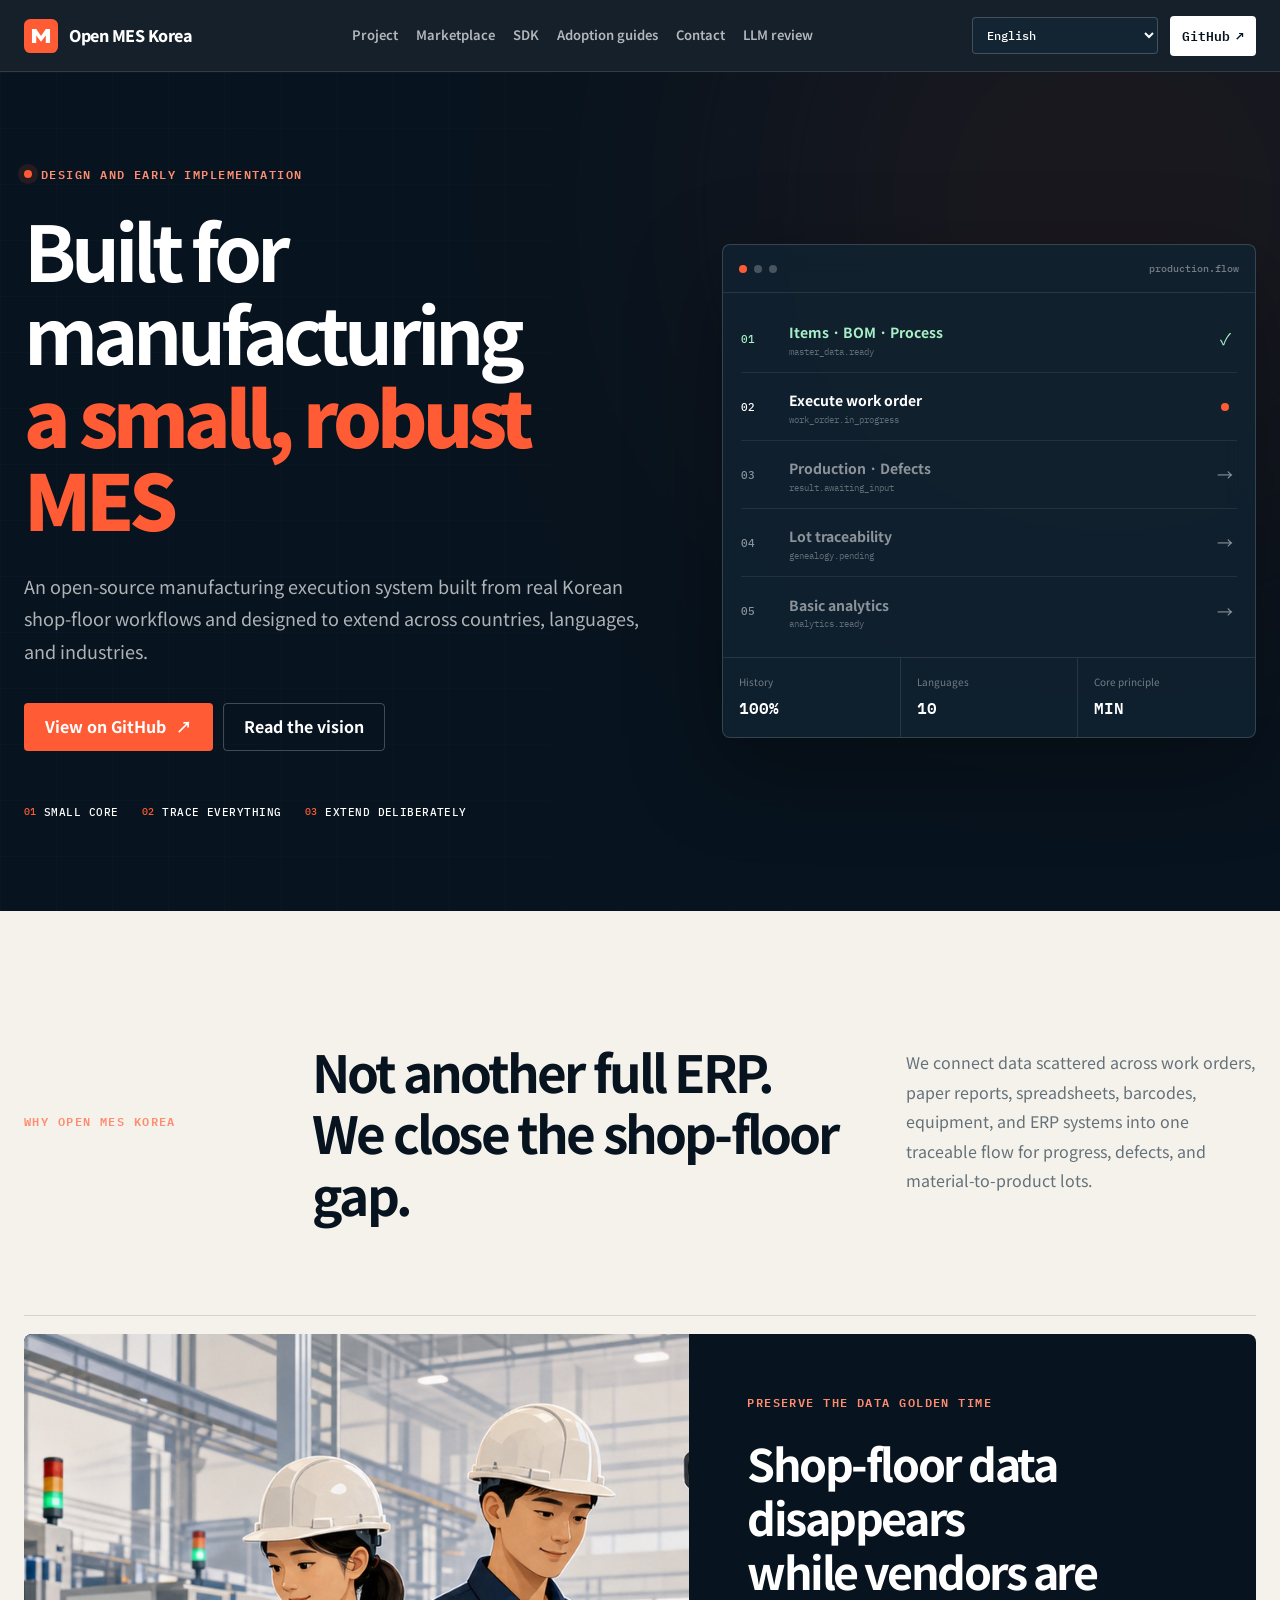
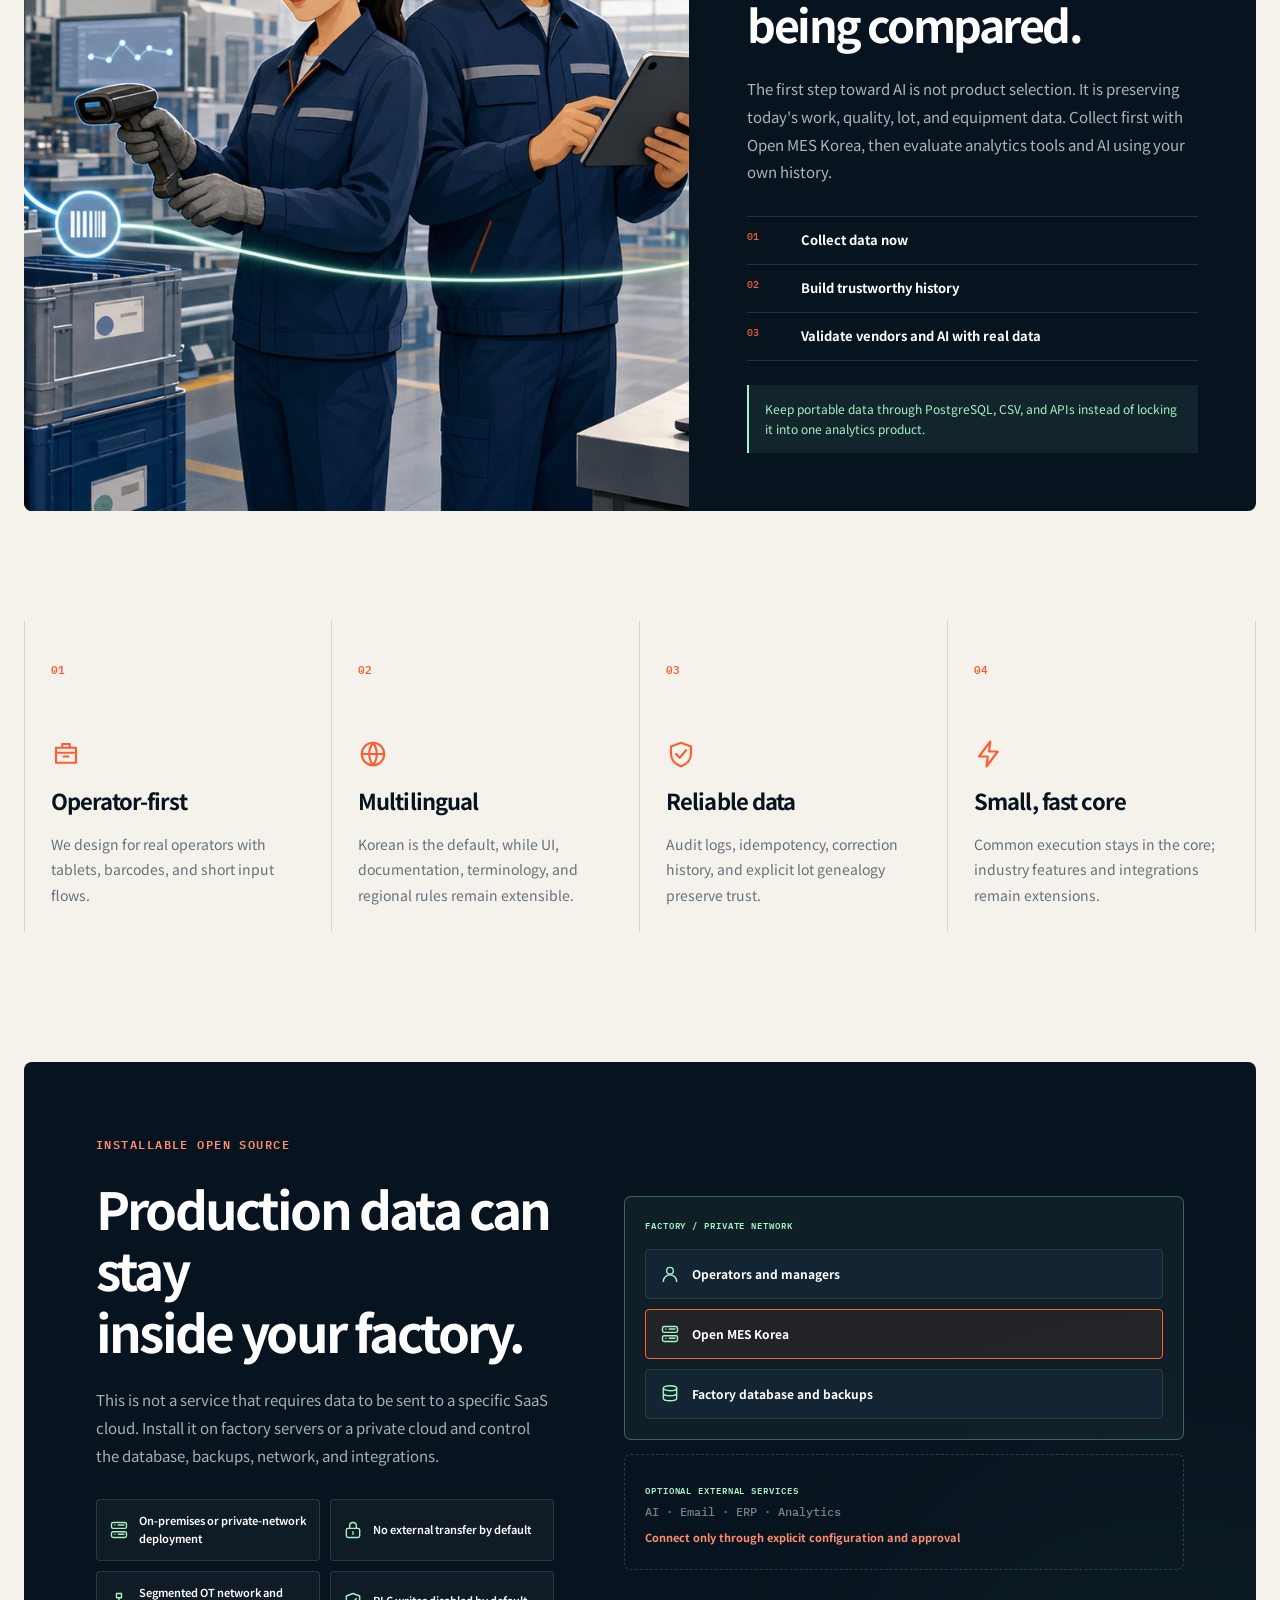
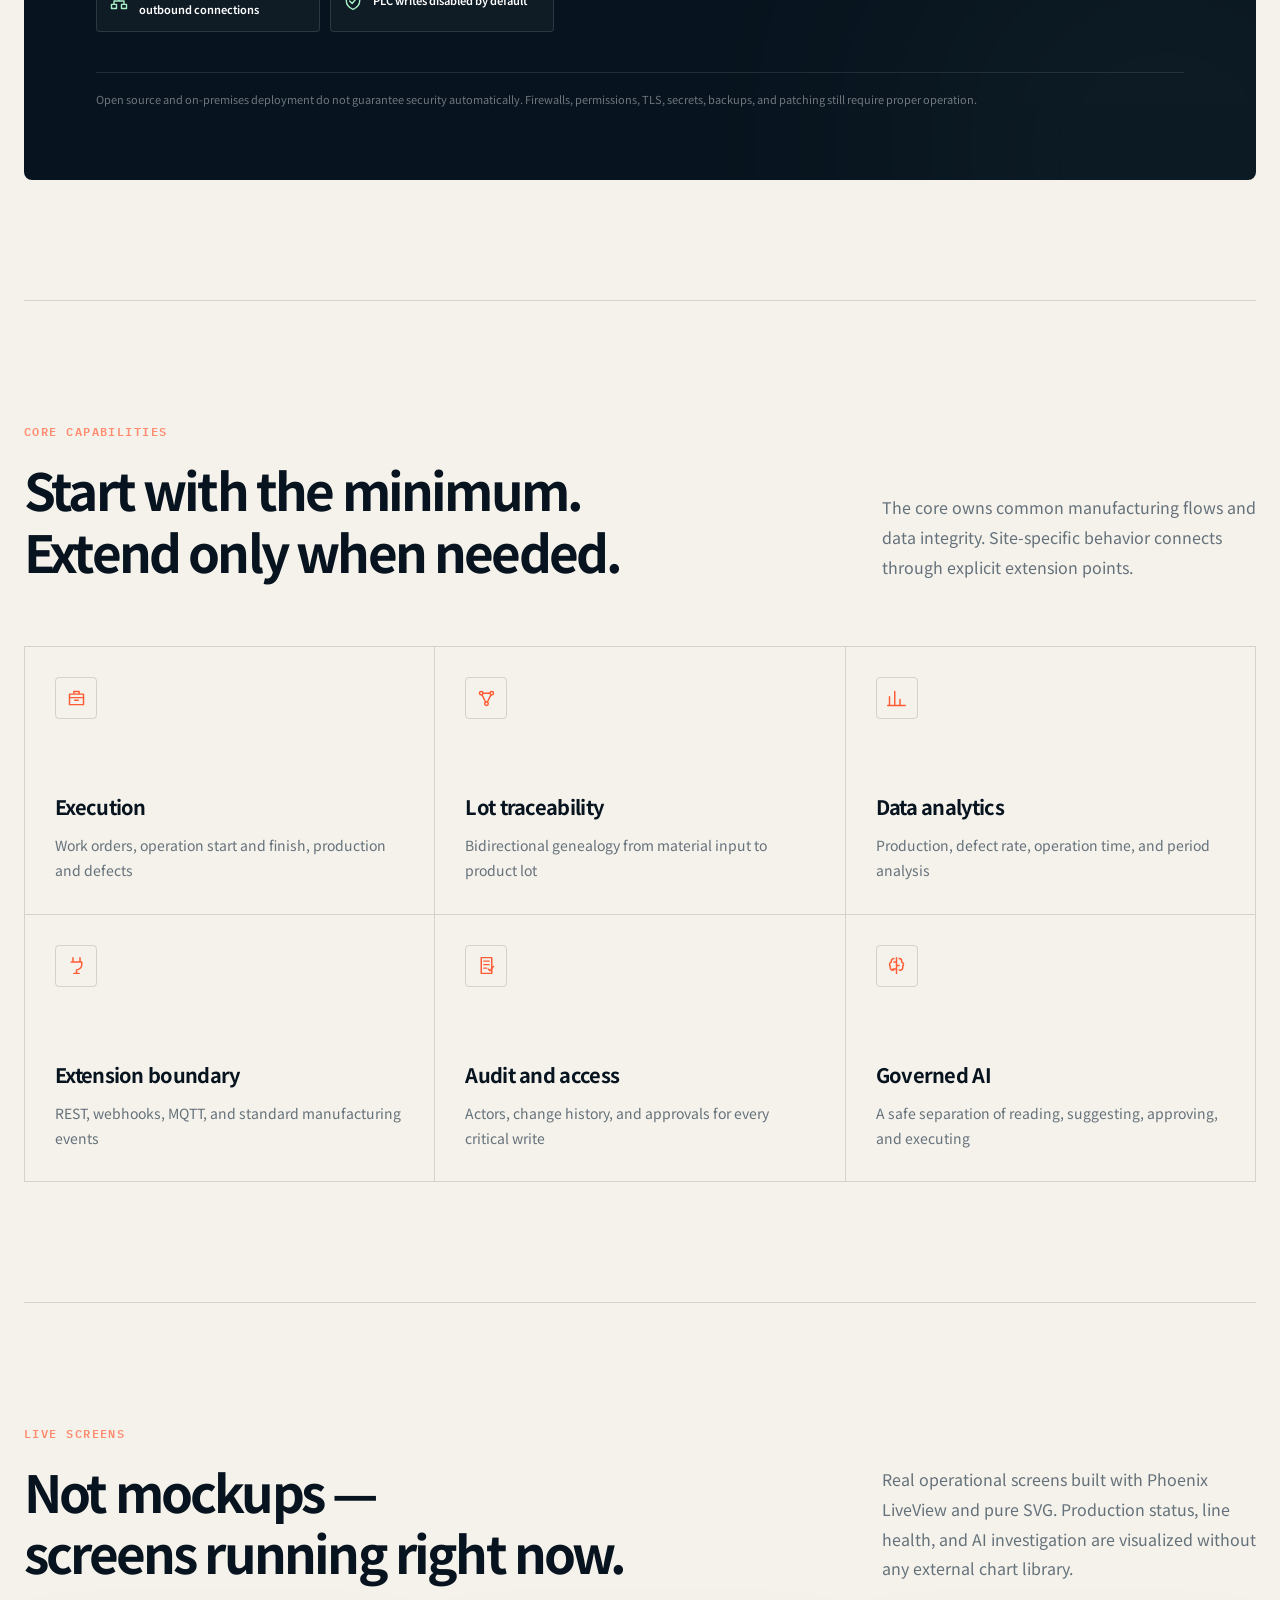
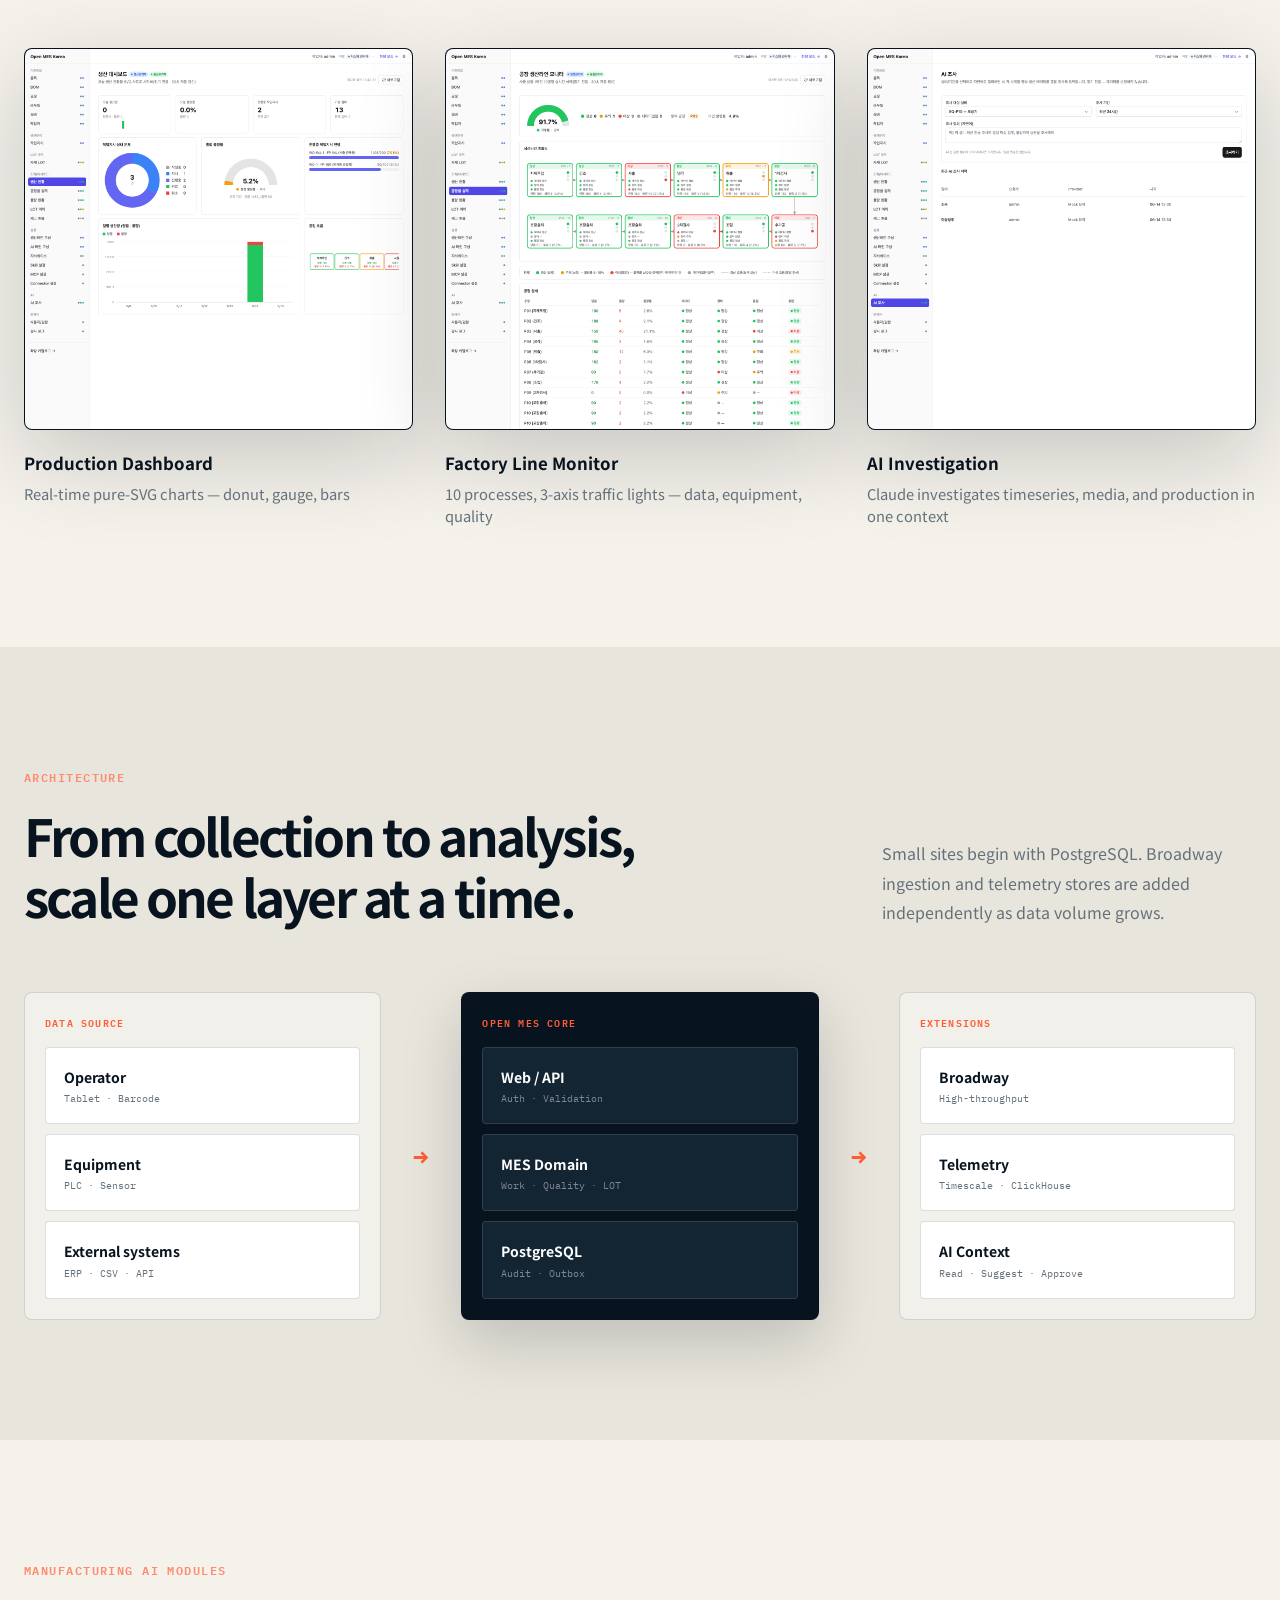
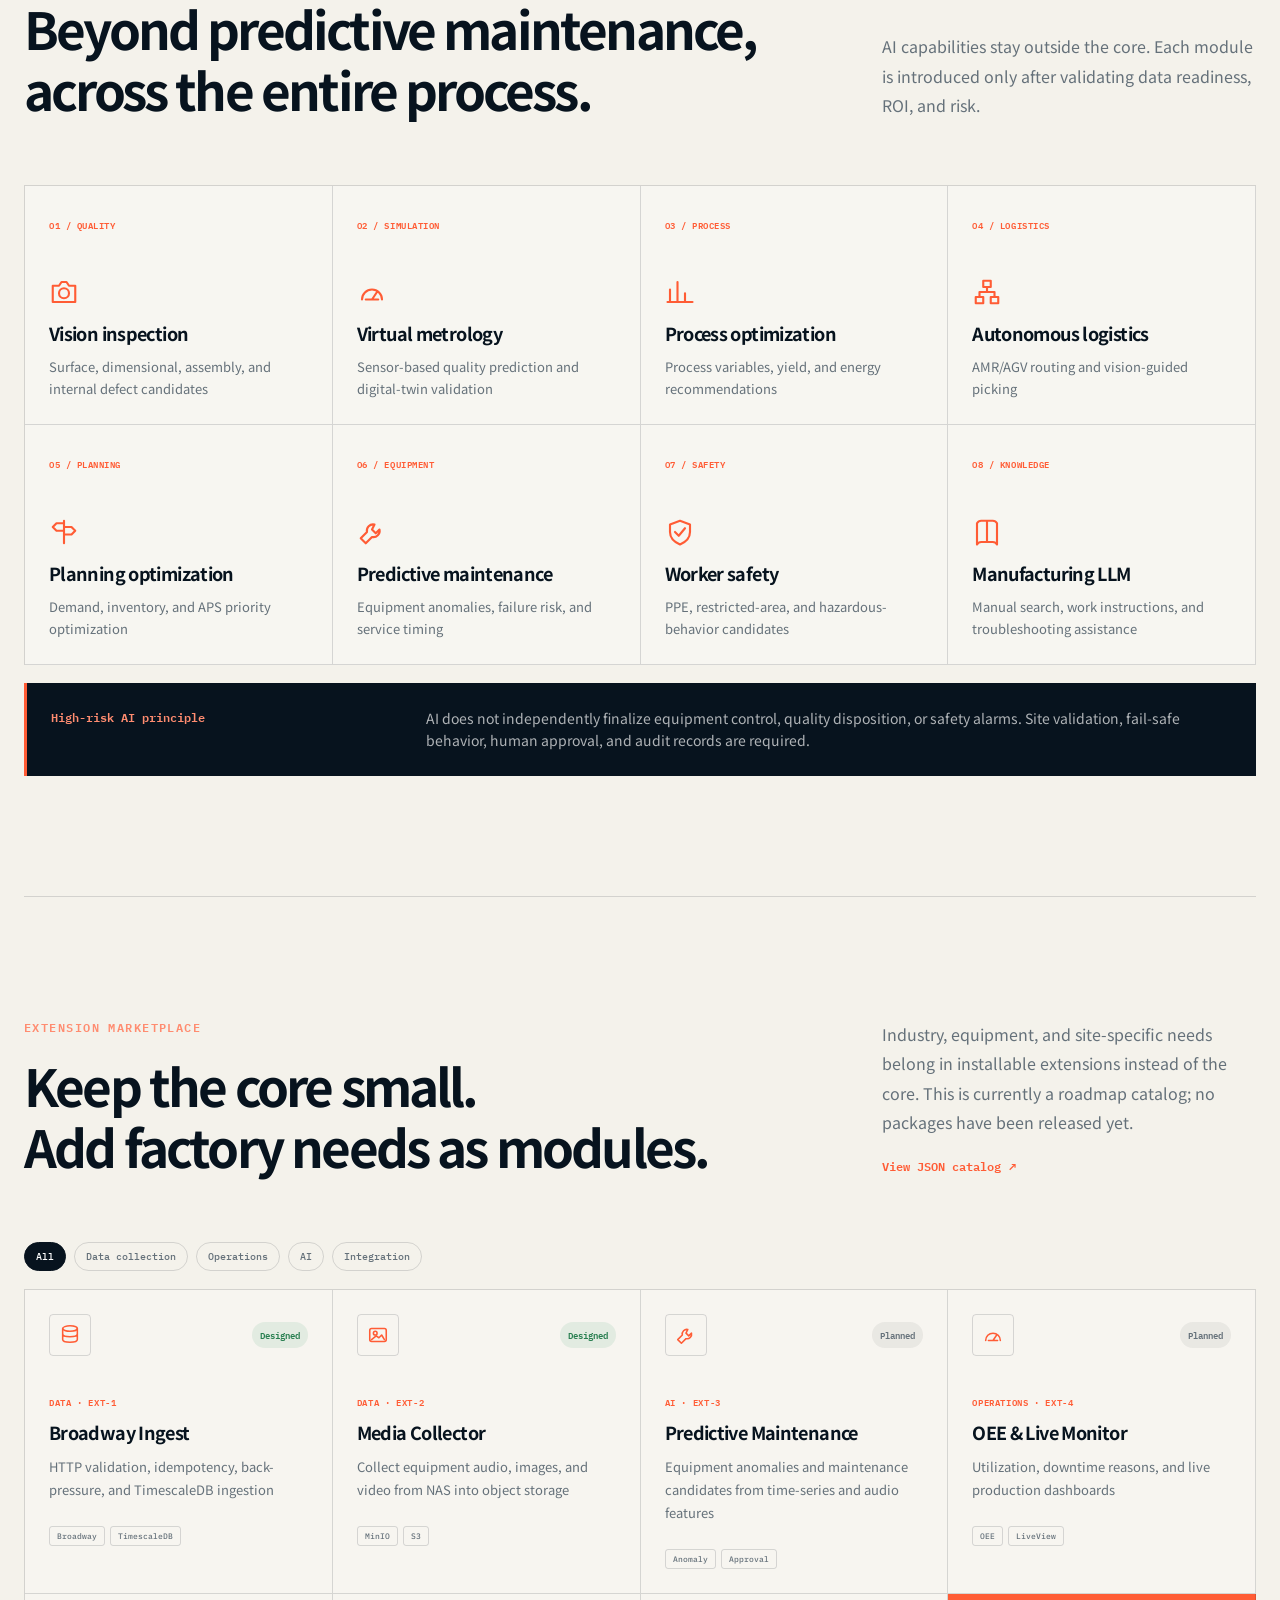
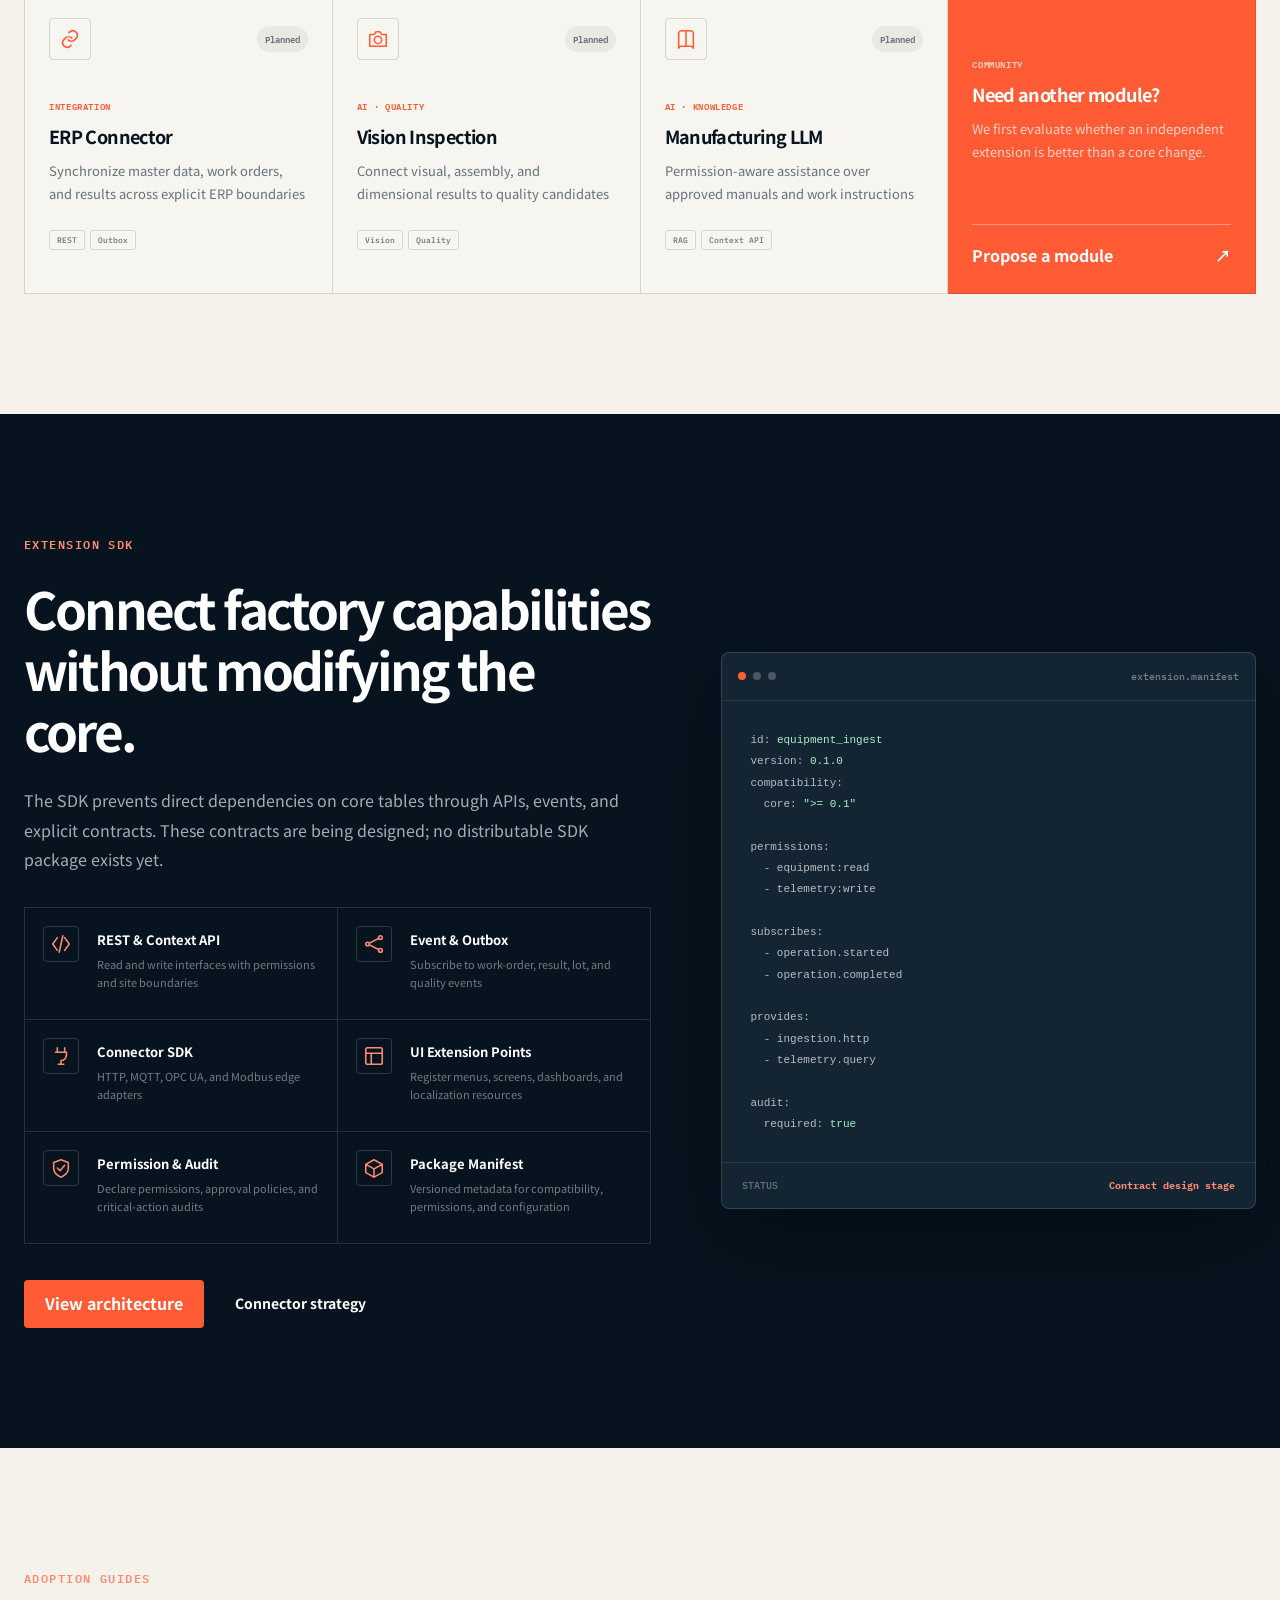
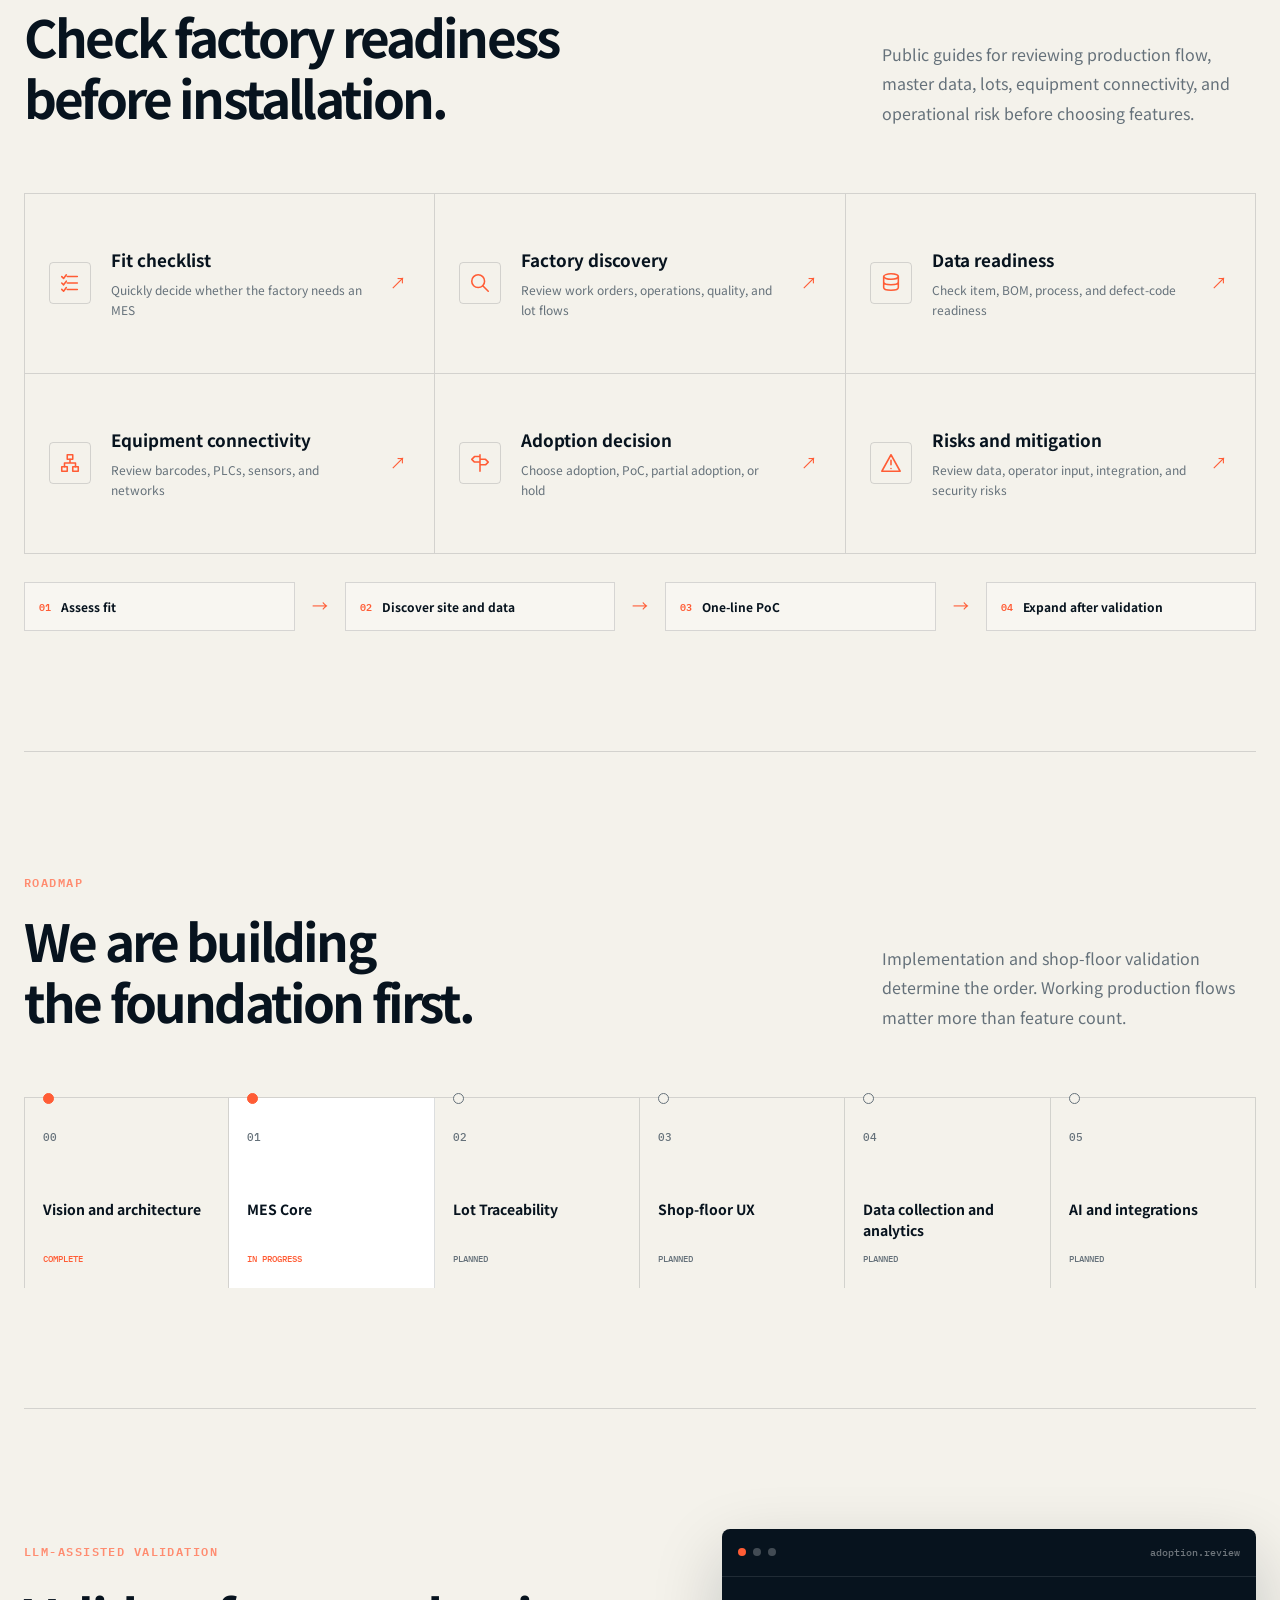
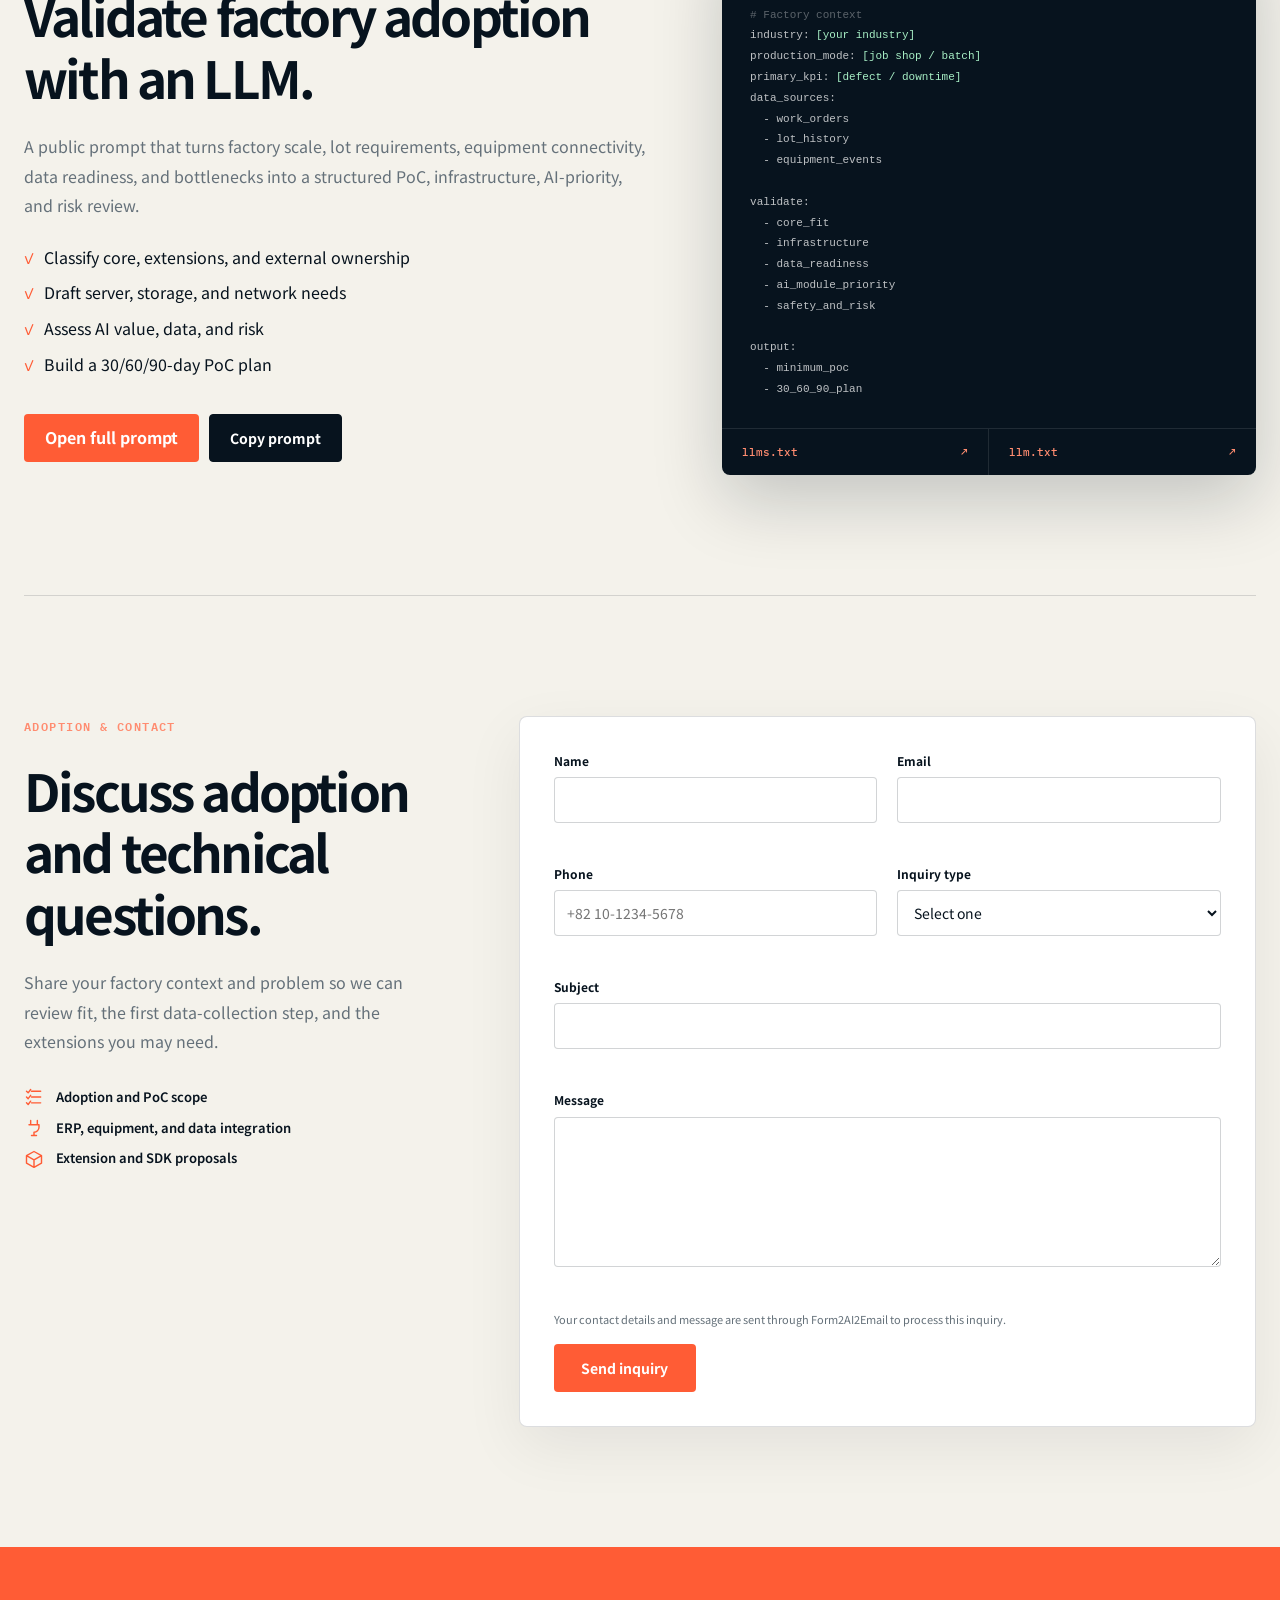
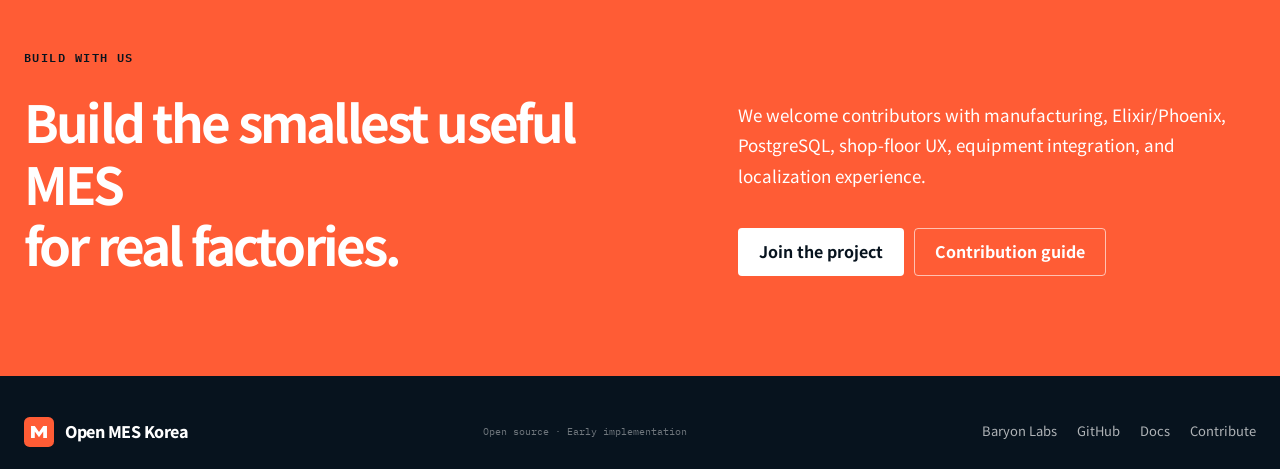
==== commit c63fc1ee: "site: add live screenshots showcase to homepage 생산 대시보드·생산라인 모니터·AI 종합 조사 실화면 3종을 홈페이지에 LIVE SCREENS" ====
--- a/site/index.html
+++ b/site/index.html
@@ -36,15 +36,15 @@
     <meta property="og:locale:alternate" content="pt_BR">
     <meta
       property="og:url"
-      content="https://baryonlabs.github.io/open-mes-korea/"
+      content="https://openmeskorea.org/"
     >
     <meta
       property="og:image"
-      content="https://baryonlabs.github.io/open-mes-korea/assets/open-mes-og.jpg"
+      content="https://openmeskorea.org/assets/open-mes-og.jpg"
     >
     <meta
       property="og:image:secure_url"
-      content="https://baryonlabs.github.io/open-mes-korea/assets/open-mes-og.jpg"
+      content="https://openmeskorea.org/assets/open-mes-og.jpg"
     >
     <meta property="og:image:type" content="image/jpeg">
     <meta property="og:image:width" content="1200">
@@ -64,14 +64,14 @@
     >
     <meta
       name="twitter:image"
-      content="https://baryonlabs.github.io/open-mes-korea/assets/open-mes-og.jpg"
+      content="https://openmeskorea.org/assets/open-mes-og.jpg"
     >
     <meta
       name="twitter:image:alt"
       content="공장 작업자가 바코드와 태블릿으로 제조 데이터를 수집하고 분석하는 모습"
     >
     <title>Open MES Korea · 오픈소스 MES와 제조 데이터 플랫폼</title>
-    <link rel="canonical" href="https://baryonlabs.github.io/open-mes-korea/">
+    <link rel="canonical" href="https://openmeskorea.org/">
     <link rel="icon" href="assets/mark.svg" type="image/svg+xml">
     <link
       rel="alternate"
@@ -86,22 +86,22 @@
         "@graph": [
           {
             "@type": "WebSite",
-            "@id": "https://baryonlabs.github.io/open-mes-korea/#website",
-            "url": "https://baryonlabs.github.io/open-mes-korea/",
+            "@id": "https://openmeskorea.org/#website",
+            "url": "https://openmeskorea.org/",
             "name": "Open MES Korea",
             "description": "한국 제조 현장에서 출발한 다국어 오픈소스 제조 실행 시스템",
             "inLanguage": ["ko", "en", "ja", "zh-CN", "de", "vi", "th", "id", "es", "pt-BR"]
           },
           {
             "@type": "SoftwareSourceCode",
-            "@id": "https://baryonlabs.github.io/open-mes-korea/#software",
+            "@id": "https://openmeskorea.org/#software",
             "name": "Open MES Korea",
             "codeRepository": "https://github.com/baryonlabs/open-mes-korea",
-            "url": "https://baryonlabs.github.io/open-mes-korea/",
+            "url": "https://openmeskorea.org/",
             "description": "작업지시, LOT 추적, 제조 데이터 수집·분석과 승인 기반 AI를 위한 오픈소스 MES",
             "runtimePlatform": "Web",
             "inLanguage": ["ko", "en", "ja", "zh-CN", "de", "vi", "th", "id", "es", "pt-BR"],
-            "image": "https://baryonlabs.github.io/open-mes-korea/assets/open-mes-og.jpg",
+            "image": "https://openmeskorea.org/assets/open-mes-og.jpg",
             "author": {
               "@type": "Organization",
               "name": "Baryon Labs",
@@ -462,6 +462,71 @@
         </div>
       </section>
 
+      <section class="showcase-section" id="showcase">
+        <div class="section-heading">
+          <div>
+            <p class="section-label" data-i18n="showcaseLabel">LIVE SCREENS</p>
+            <h2 data-i18n="showcaseTitle">설계가 아니라,<br>지금 동작하는 화면입니다.</h2>
+          </div>
+          <p data-i18n="showcaseDescription">
+            Phoenix LiveView와 순수 SVG로 구현된 실제 운영 화면입니다.
+            외부 차트 라이브러리 없이 생산 현황, 라인 상태, AI 조사를
+            시각화합니다.
+          </p>
+        </div>
+
+        <div class="showcase-grid">
+          <figure class="showcase-card">
+            <div class="showcase-frame">
+              <img
+                src="assets/screen-dashboard.png"
+                width="1440"
+                height="1700"
+                loading="lazy"
+                alt="순수 SVG로 그린 생산 대시보드 화면"
+                data-i18n-alt="showcaseShot1Alt"
+              >
+            </div>
+            <figcaption>
+              <b data-i18n="showcaseShot1Title">생산 대시보드</b>
+              <span data-i18n="showcaseShot1Body">순수 SVG 실시간 시각화 — 도넛·게이지·막대</span>
+            </figcaption>
+          </figure>
+          <figure class="showcase-card">
+            <div class="showcase-frame">
+              <img
+                src="assets/screen-production-line.png"
+                width="1440"
+                height="1700"
+                loading="lazy"
+                alt="10공정 신호등으로 표시한 공장 생산라인 모니터 화면"
+                data-i18n-alt="showcaseShot2Alt"
+              >
+            </div>
+            <figcaption>
+              <b data-i18n="showcaseShot2Title">공장 생산라인 모니터</b>
+              <span data-i18n="showcaseShot2Body">10공정 3축 신호등 — 데이터·장비·품질</span>
+            </figcaption>
+          </figure>
+          <figure class="showcase-card">
+            <div class="showcase-frame">
+              <img
+                src="assets/screen-ai-investigate.png"
+                width="1440"
+                height="1700"
+                loading="lazy"
+                alt="시계열·미디어·생산 데이터를 함께 조사하는 AI 종합 조사 화면"
+                data-i18n-alt="showcaseShot3Alt"
+              >
+            </div>
+            <figcaption>
+              <b data-i18n="showcaseShot3Title">AI 종합 조사</b>
+              <span data-i18n="showcaseShot3Body">시계열·미디어·생산을 Claude가 단일 context로 조사</span>
+            </figcaption>
+          </figure>
+        </div>
+      </section>
+
       <section class="architecture-section" id="architecture">
         <div class="section-heading">
           <div>
--- a/site/styles.css
+++ b/site/styles.css
@@ -448,6 +448,7 @@
 .ai-section,
 .architecture-section,
 .roadmap-section,
+.showcase-section,
 .prompt-section {
   width: min(calc(100% - 48px), var(--max-width));
   margin: 0 auto;
@@ -764,6 +765,68 @@
   border-top: 1px solid var(--line);
 }
 
+.showcase-section {
+  padding: 120px 0;
+  border-top: 1px solid var(--line);
+}
+
+.showcase-grid {
+  display: grid;
+  grid-template-columns: repeat(3, 1fr);
+  gap: 32px;
+}
+
+.showcase-card {
+  margin: 0;
+  display: flex;
+  flex-direction: column;
+}
+
+.showcase-frame {
+  background: var(--ink);
+  border: 1px solid var(--line);
+  border-radius: 8px;
+  overflow: hidden;
+  box-shadow: 0 28px 90px rgba(0, 0, 0, 0.18);
+}
+
+.showcase-frame img {
+  display: block;
+  width: 100%;
+  height: 380px;
+  object-fit: cover;
+  object-position: top center;
+}
+
+.showcase-card figcaption {
+  margin-top: 20px;
+  display: flex;
+  flex-direction: column;
+  gap: 6px;
+}
+
+.showcase-card figcaption b {
+  font-size: 1.05rem;
+  color: var(--ink);
+}
+
+.showcase-card figcaption span {
+  font-size: 0.92rem;
+  color: var(--muted);
+  line-height: 1.5;
+}
+
+@media (max-width: 900px) {
+  .showcase-grid {
+    grid-template-columns: 1fr;
+    gap: 40px;
+  }
+
+  .showcase-frame img {
+    height: auto;
+  }
+}
+
 .section-heading {
   display: grid;
   grid-template-columns: 1.35fr 0.65fr;
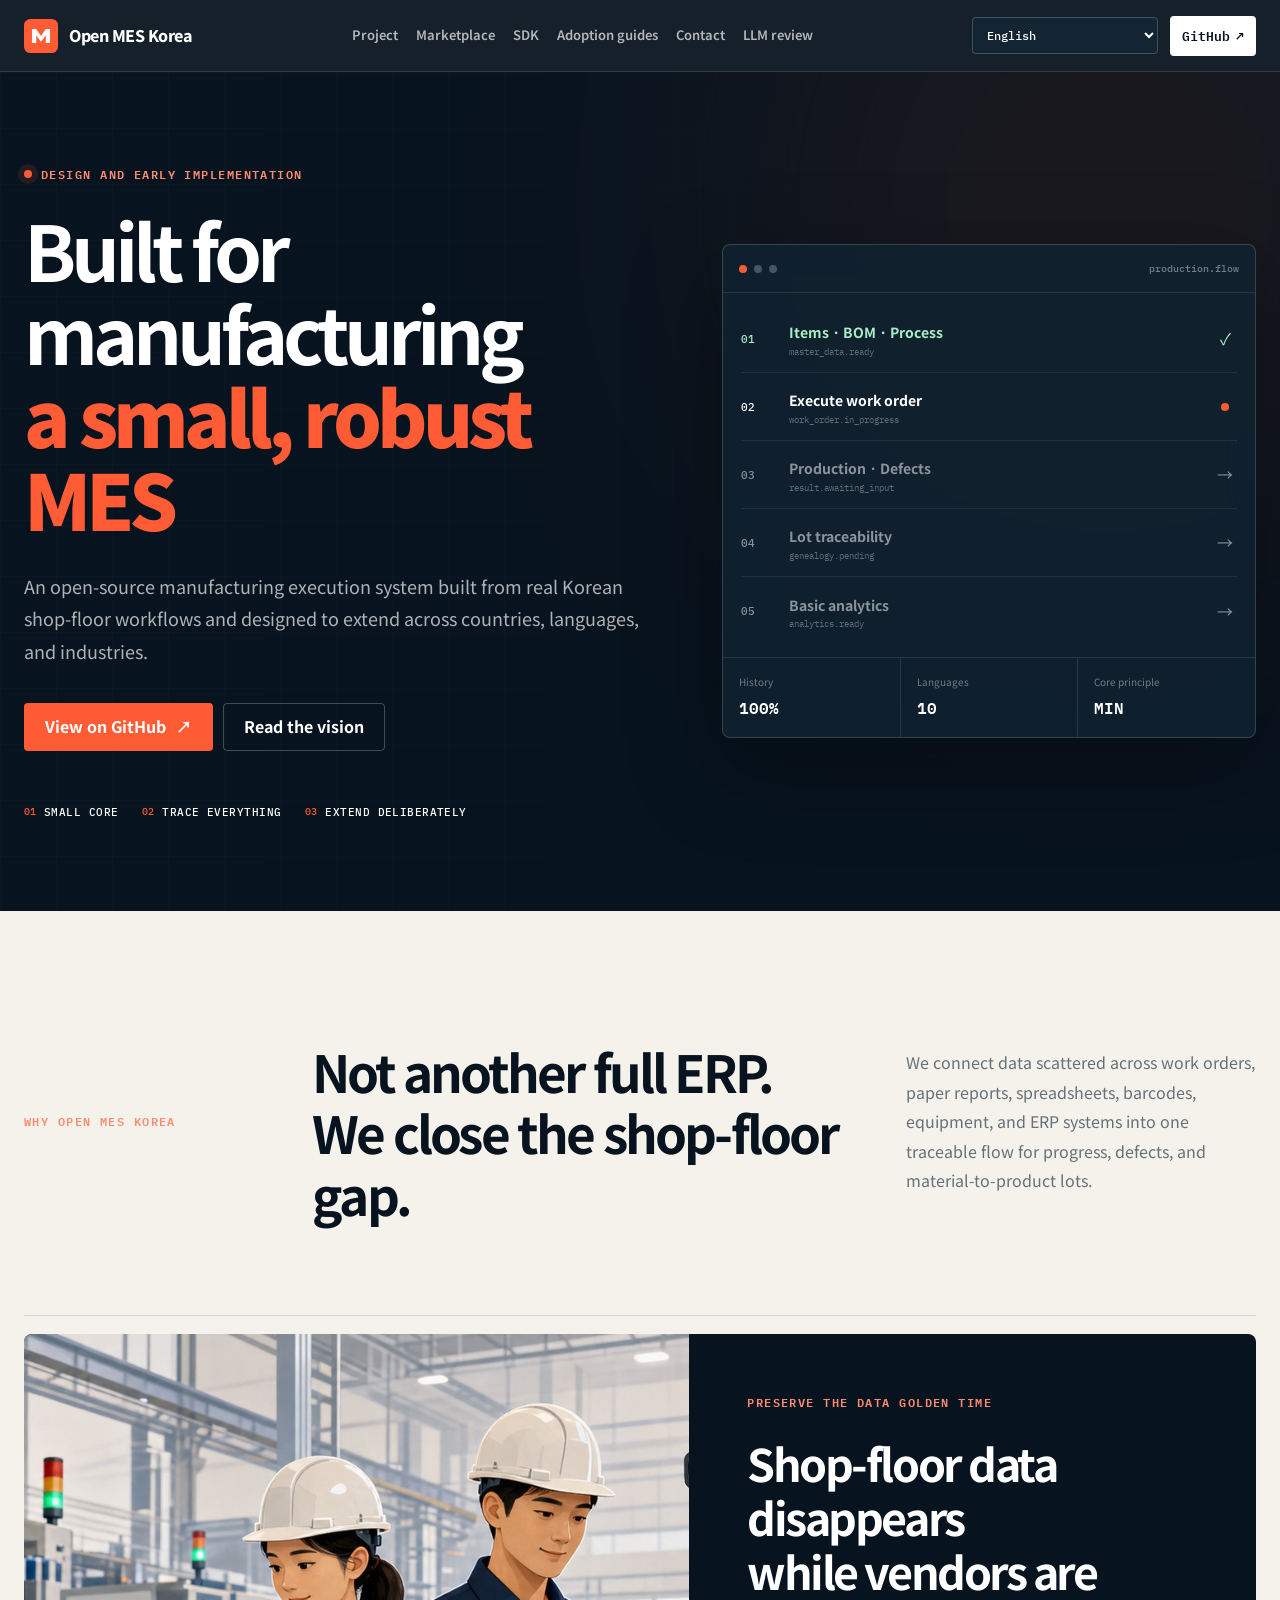
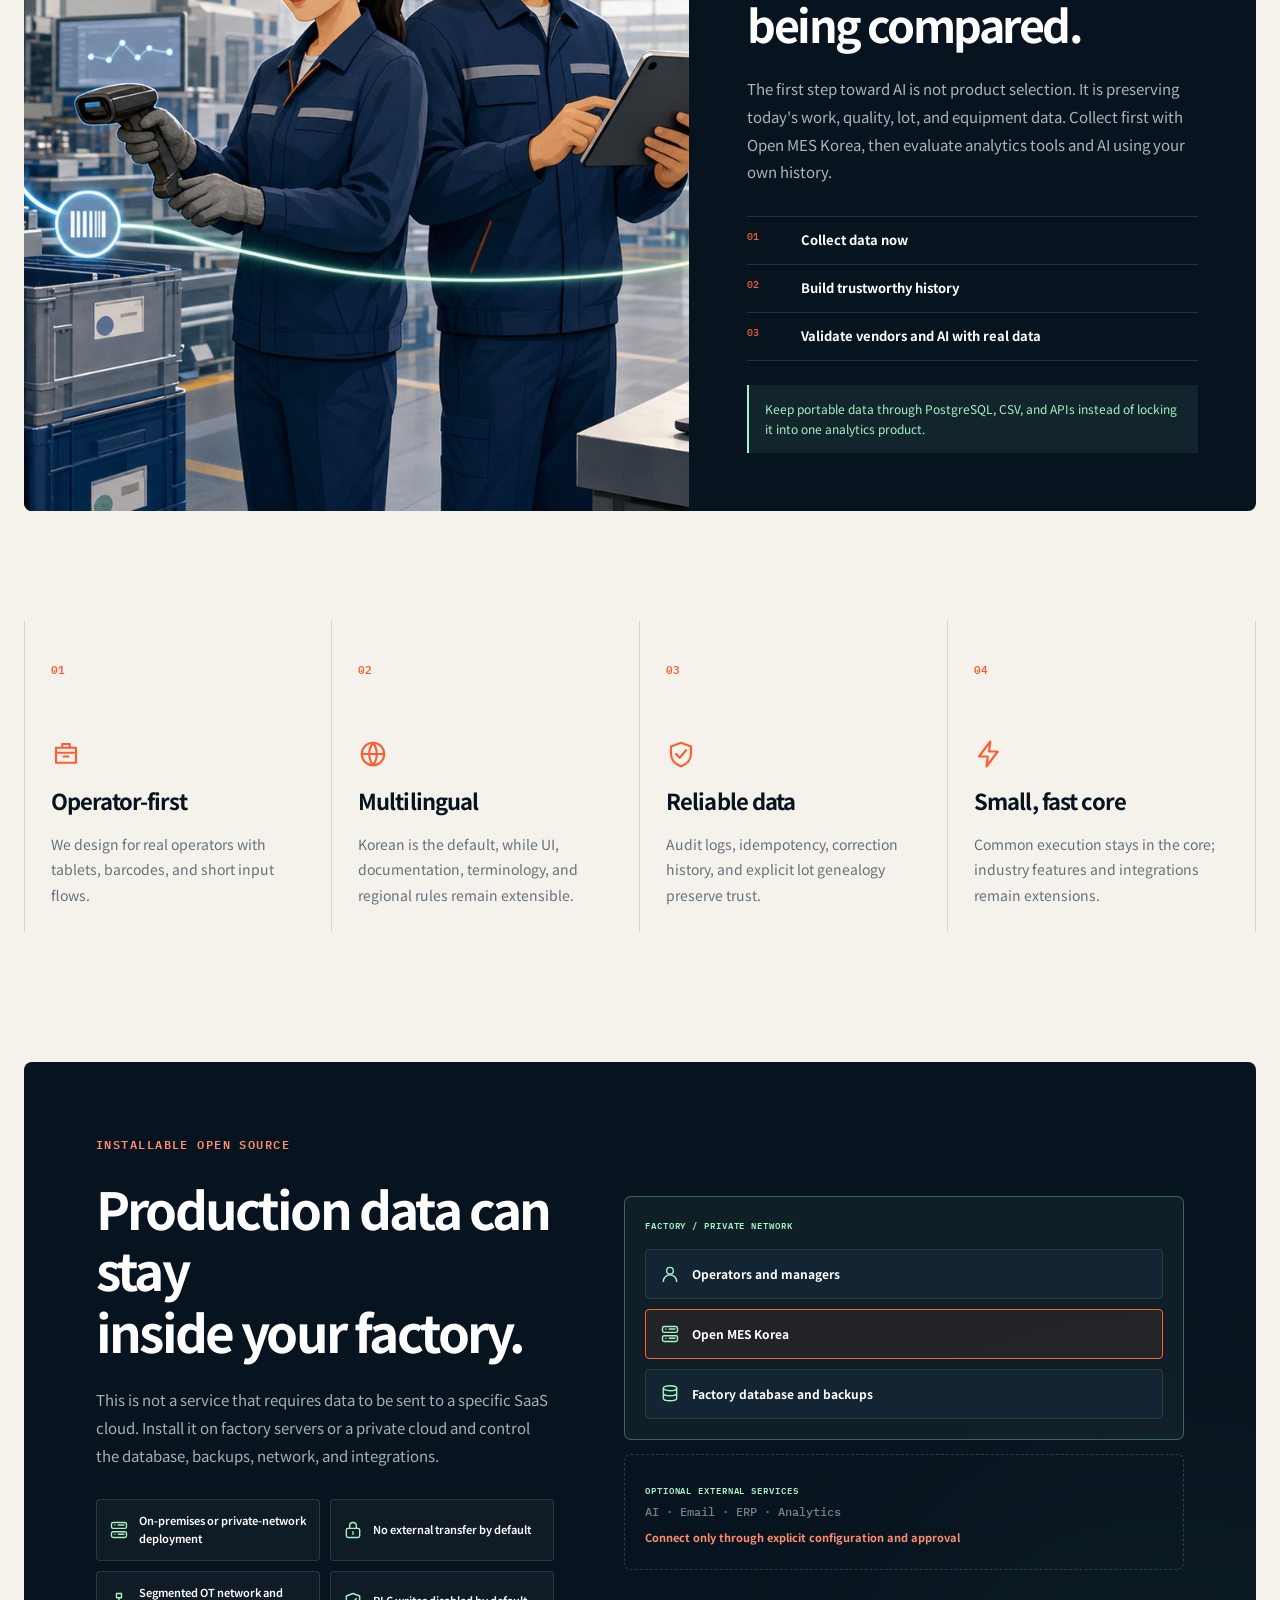
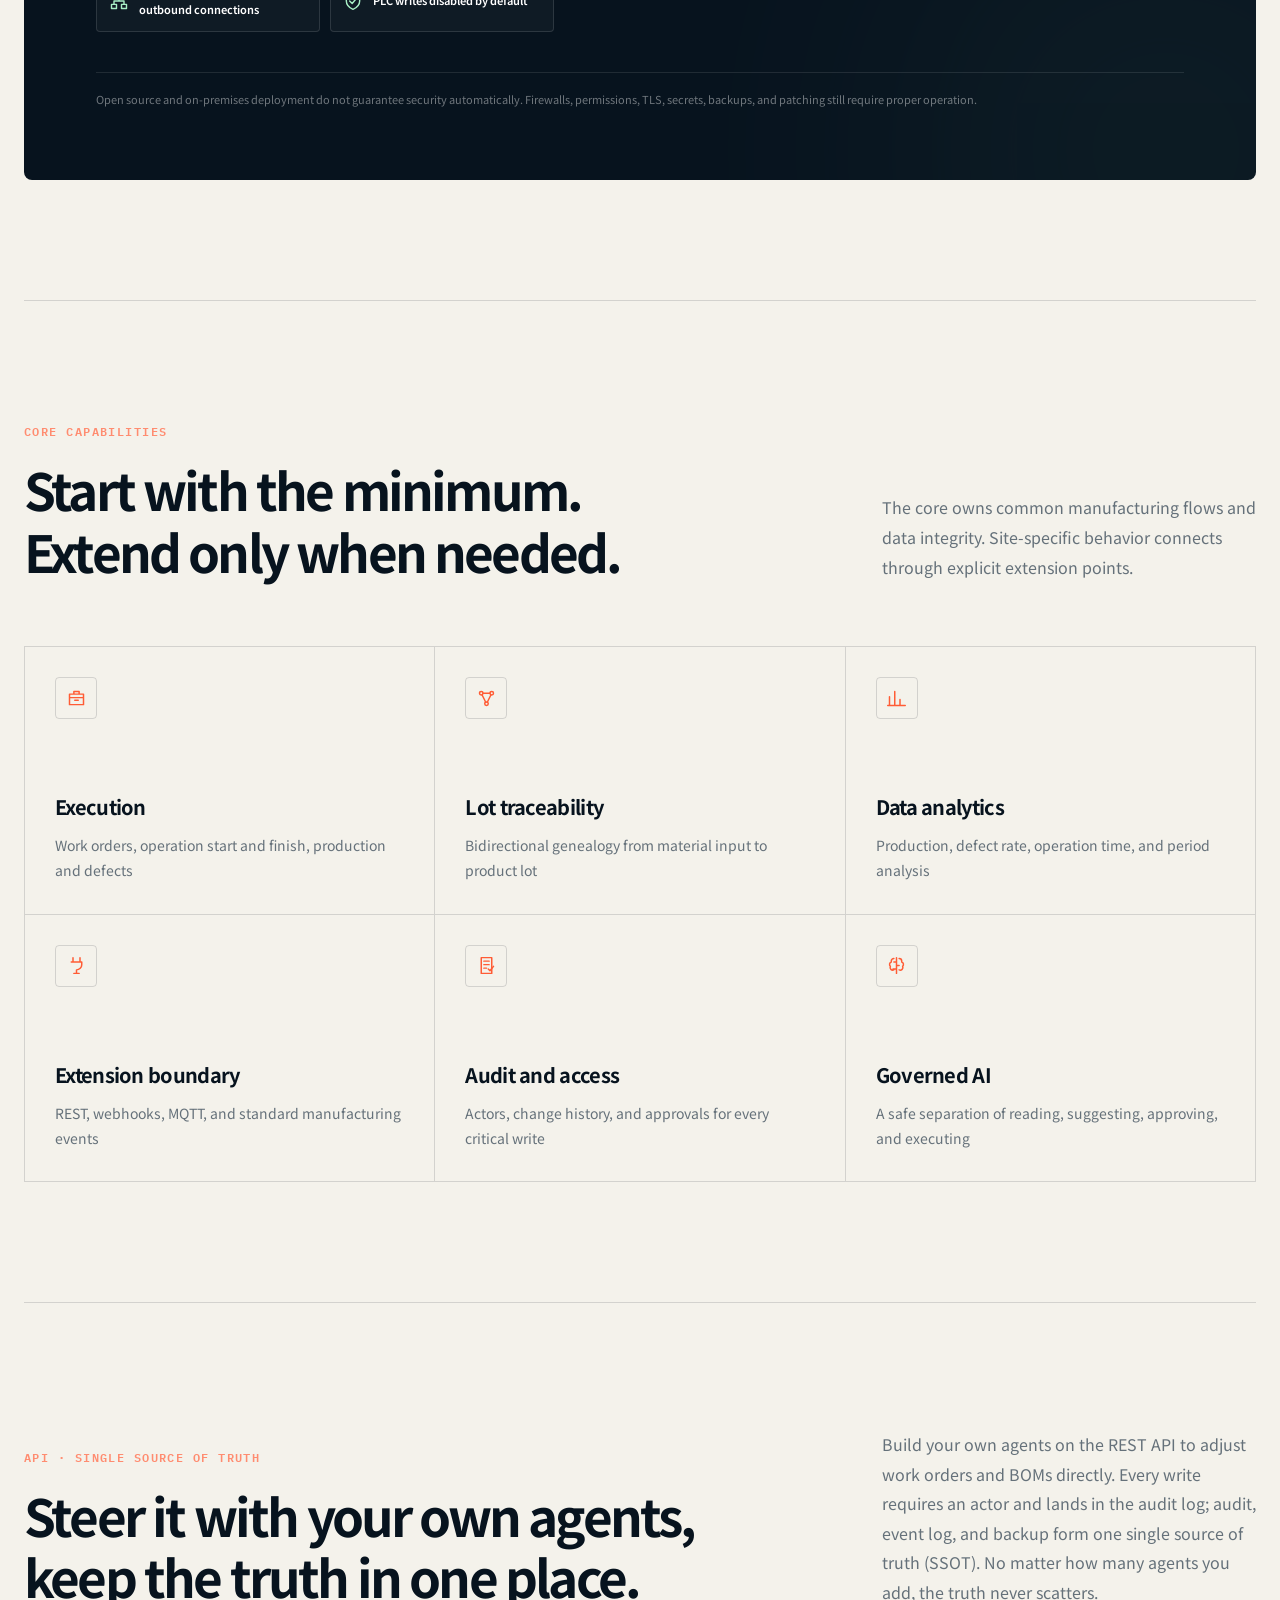
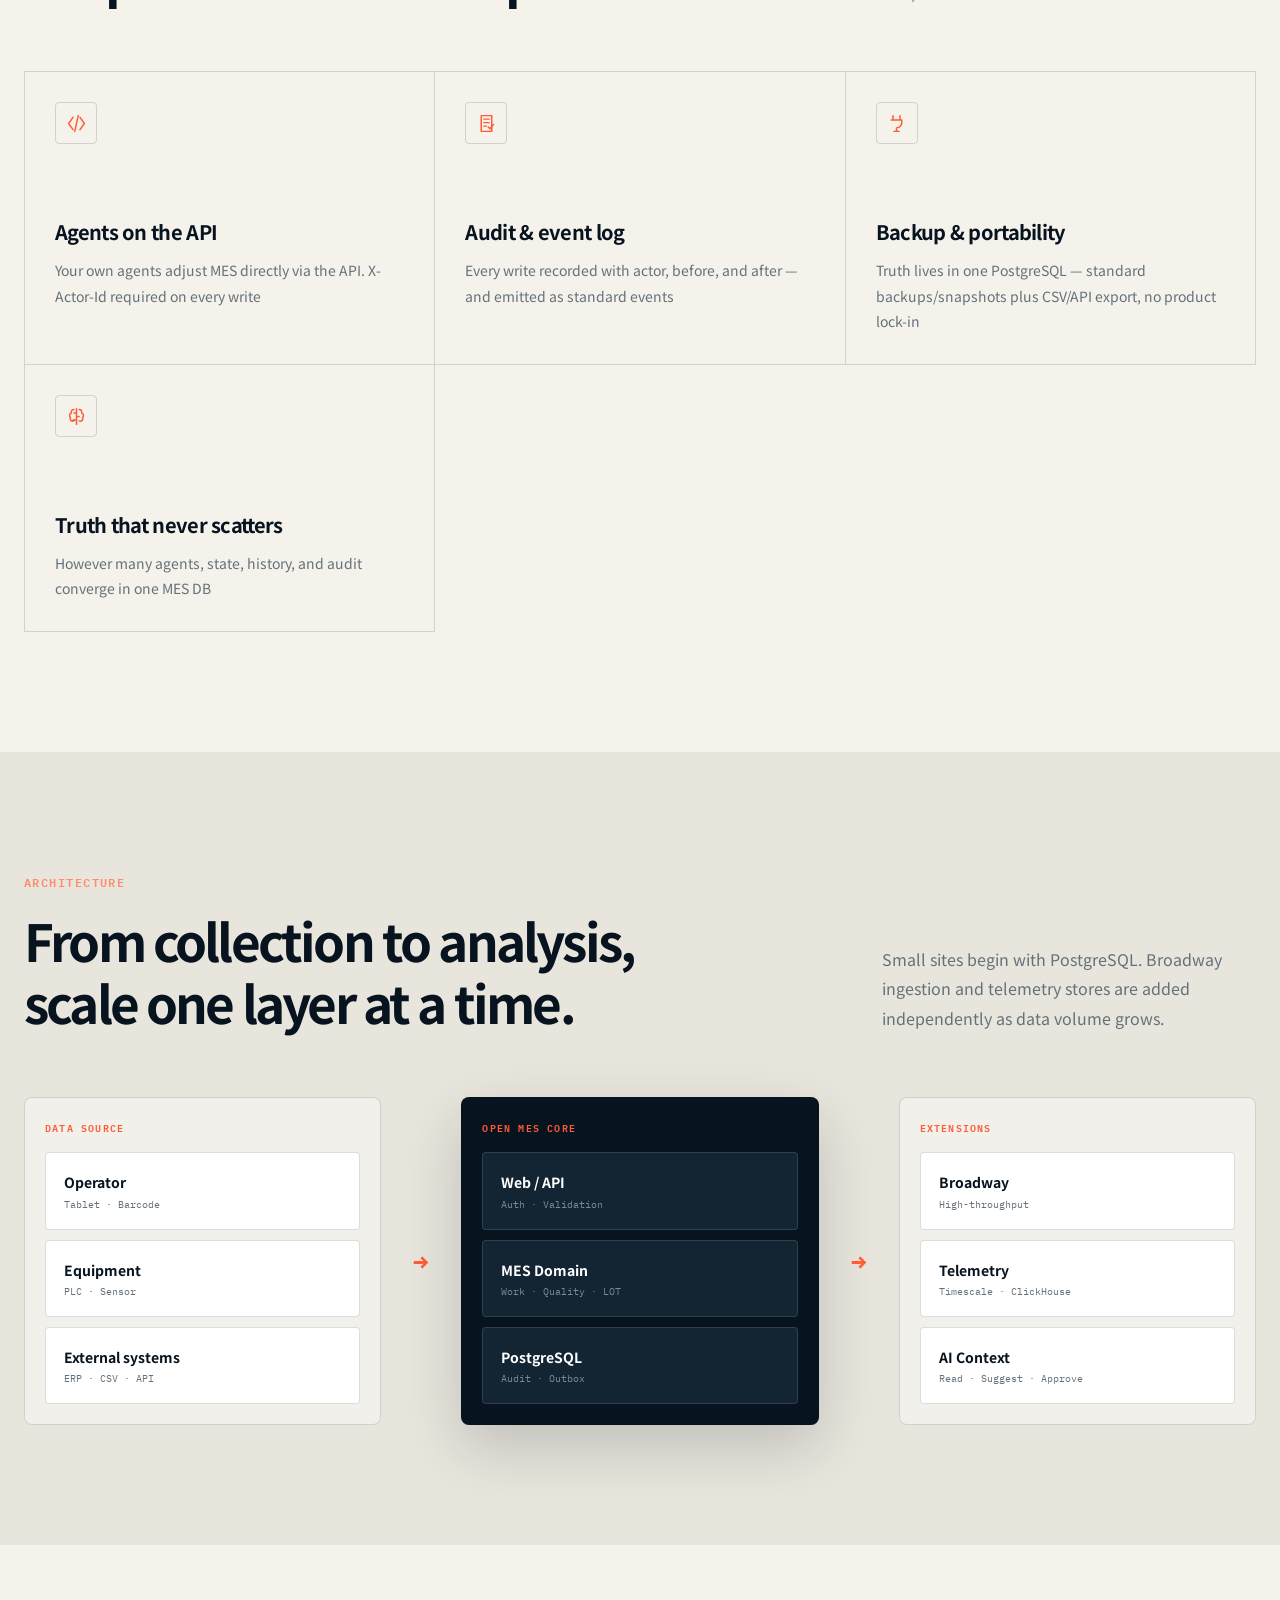
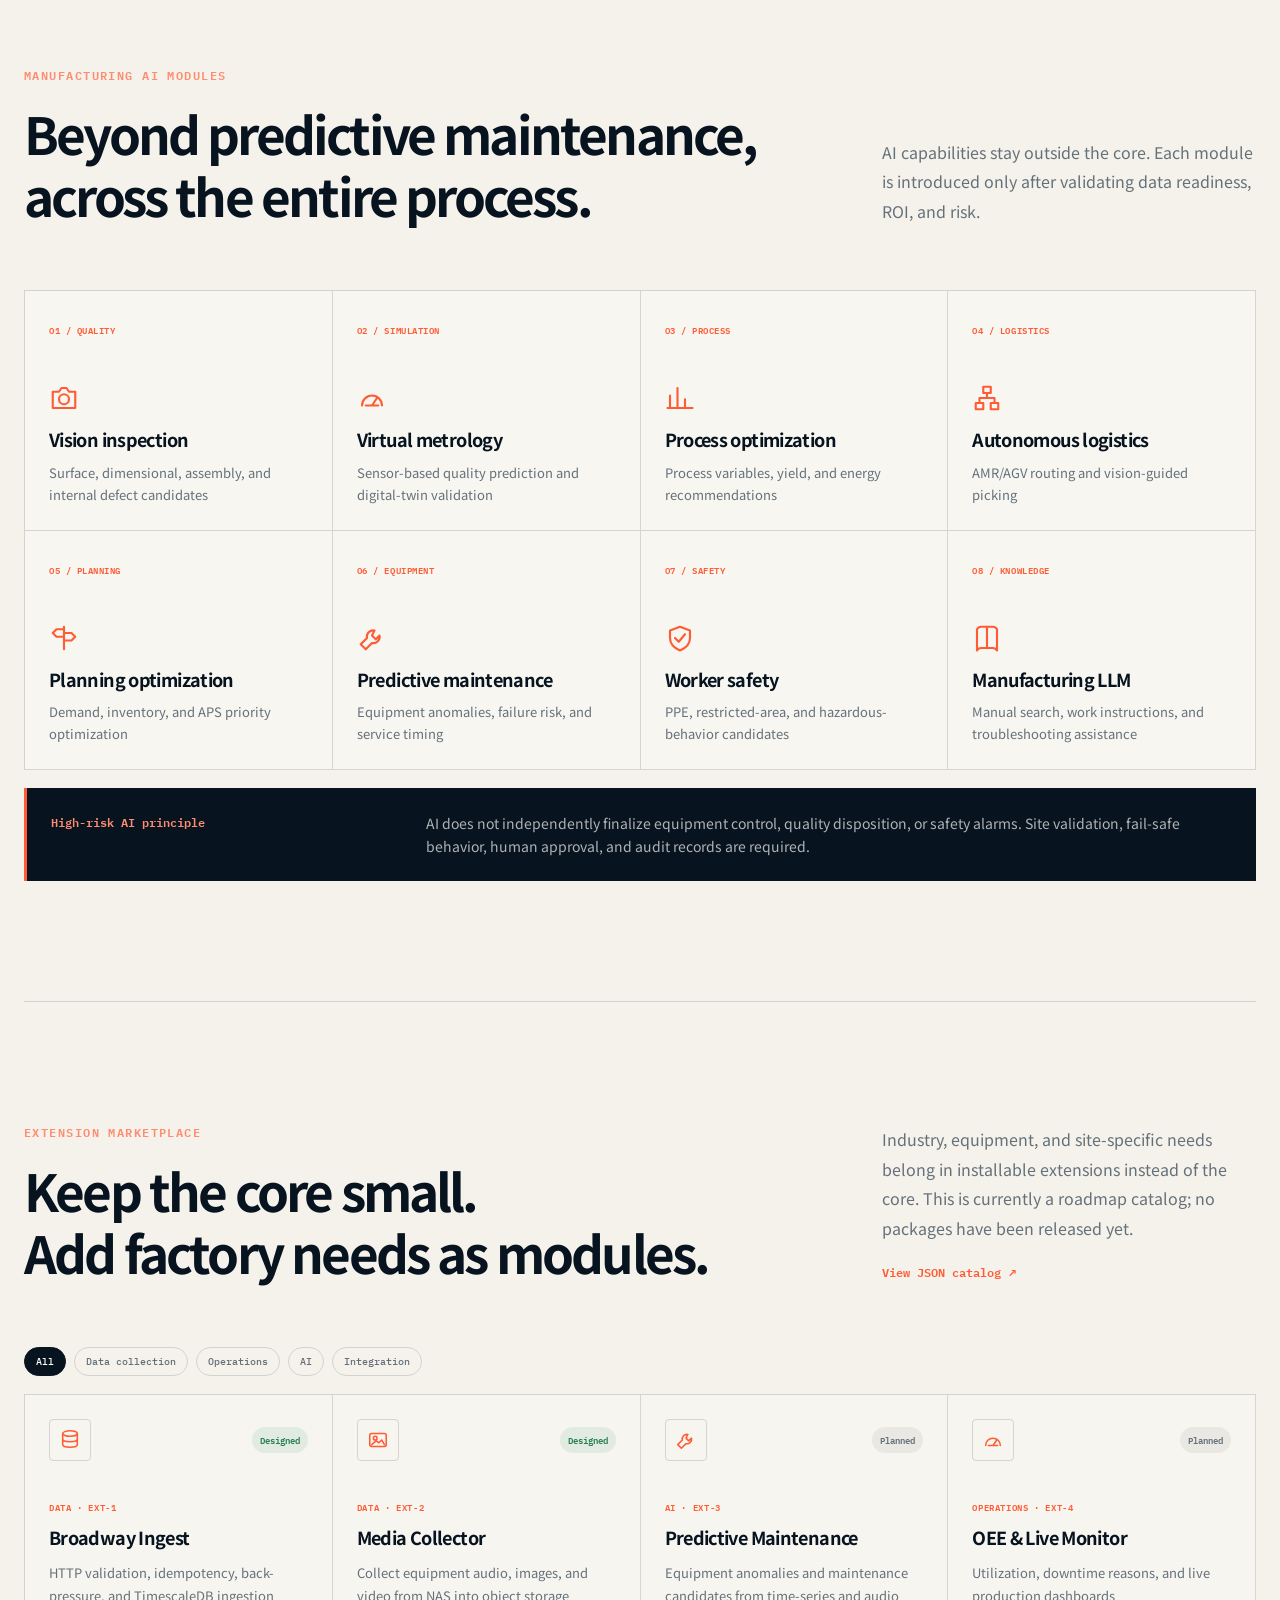
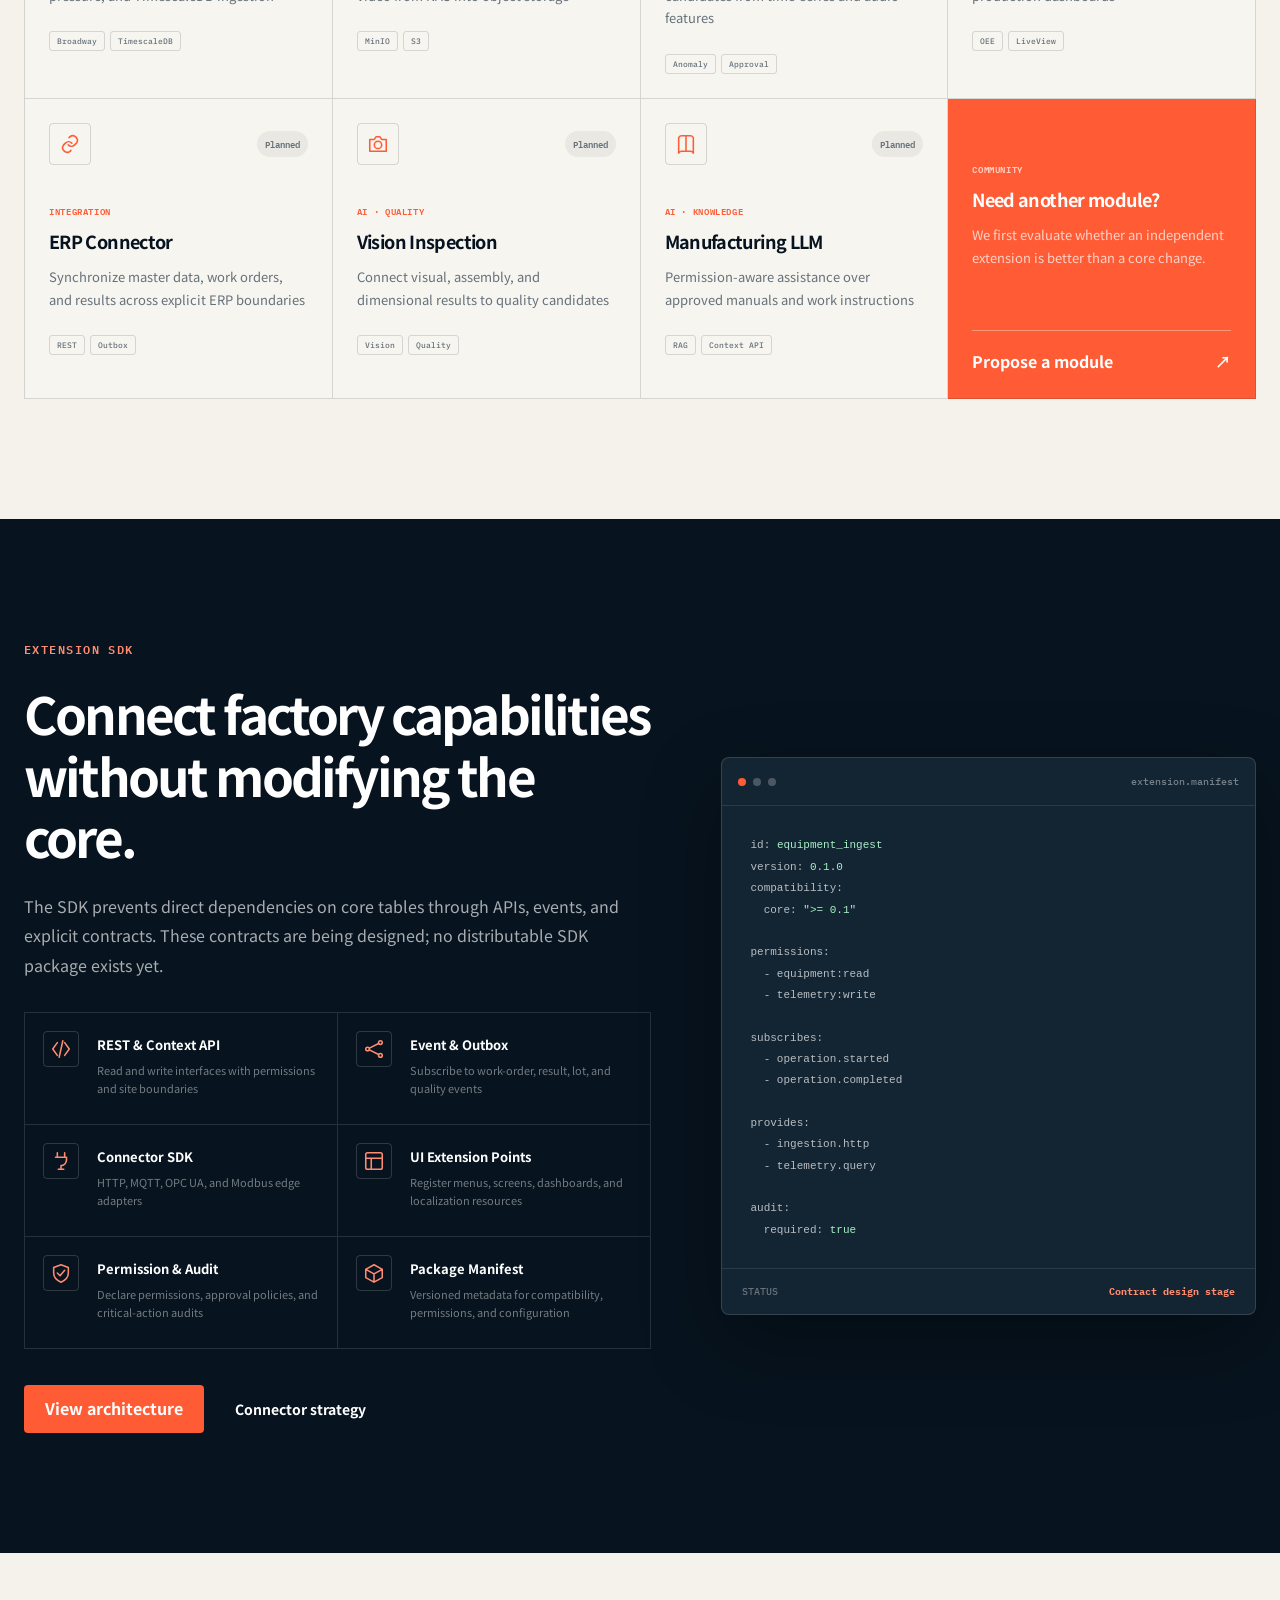
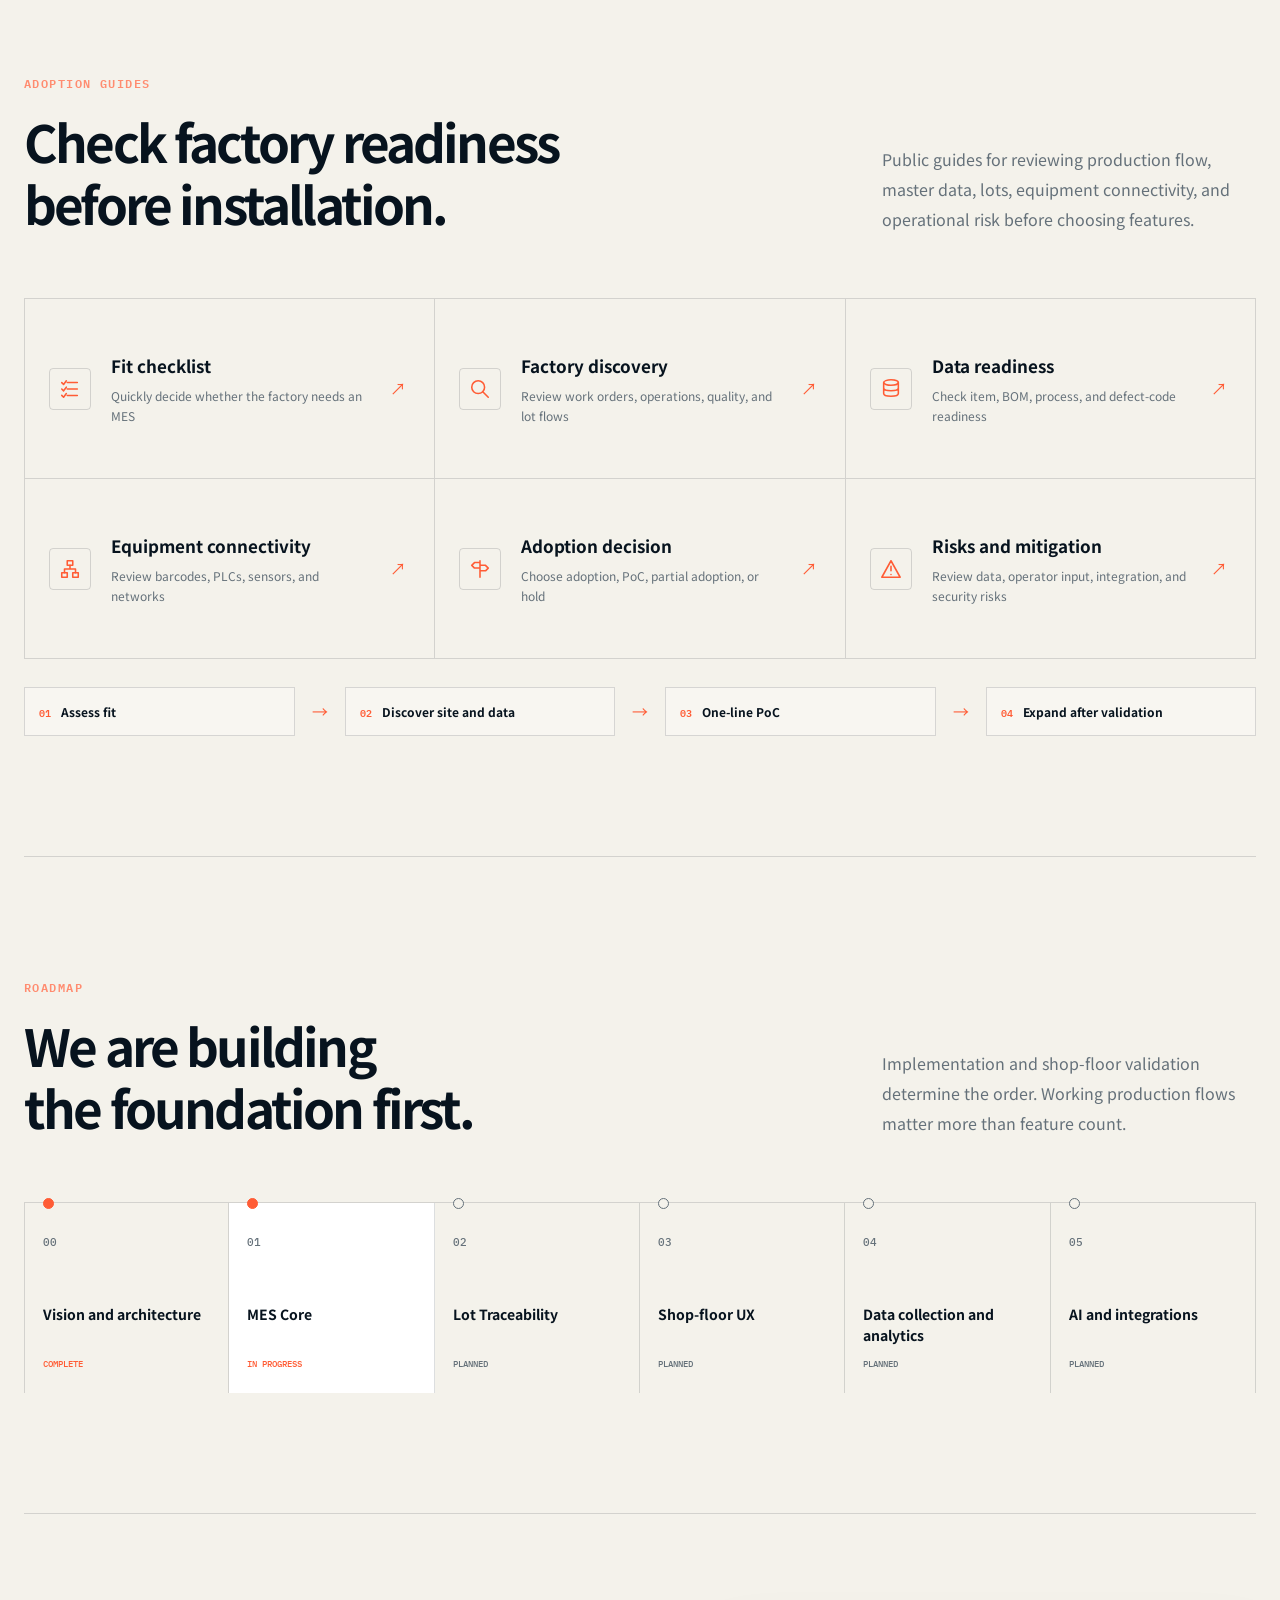
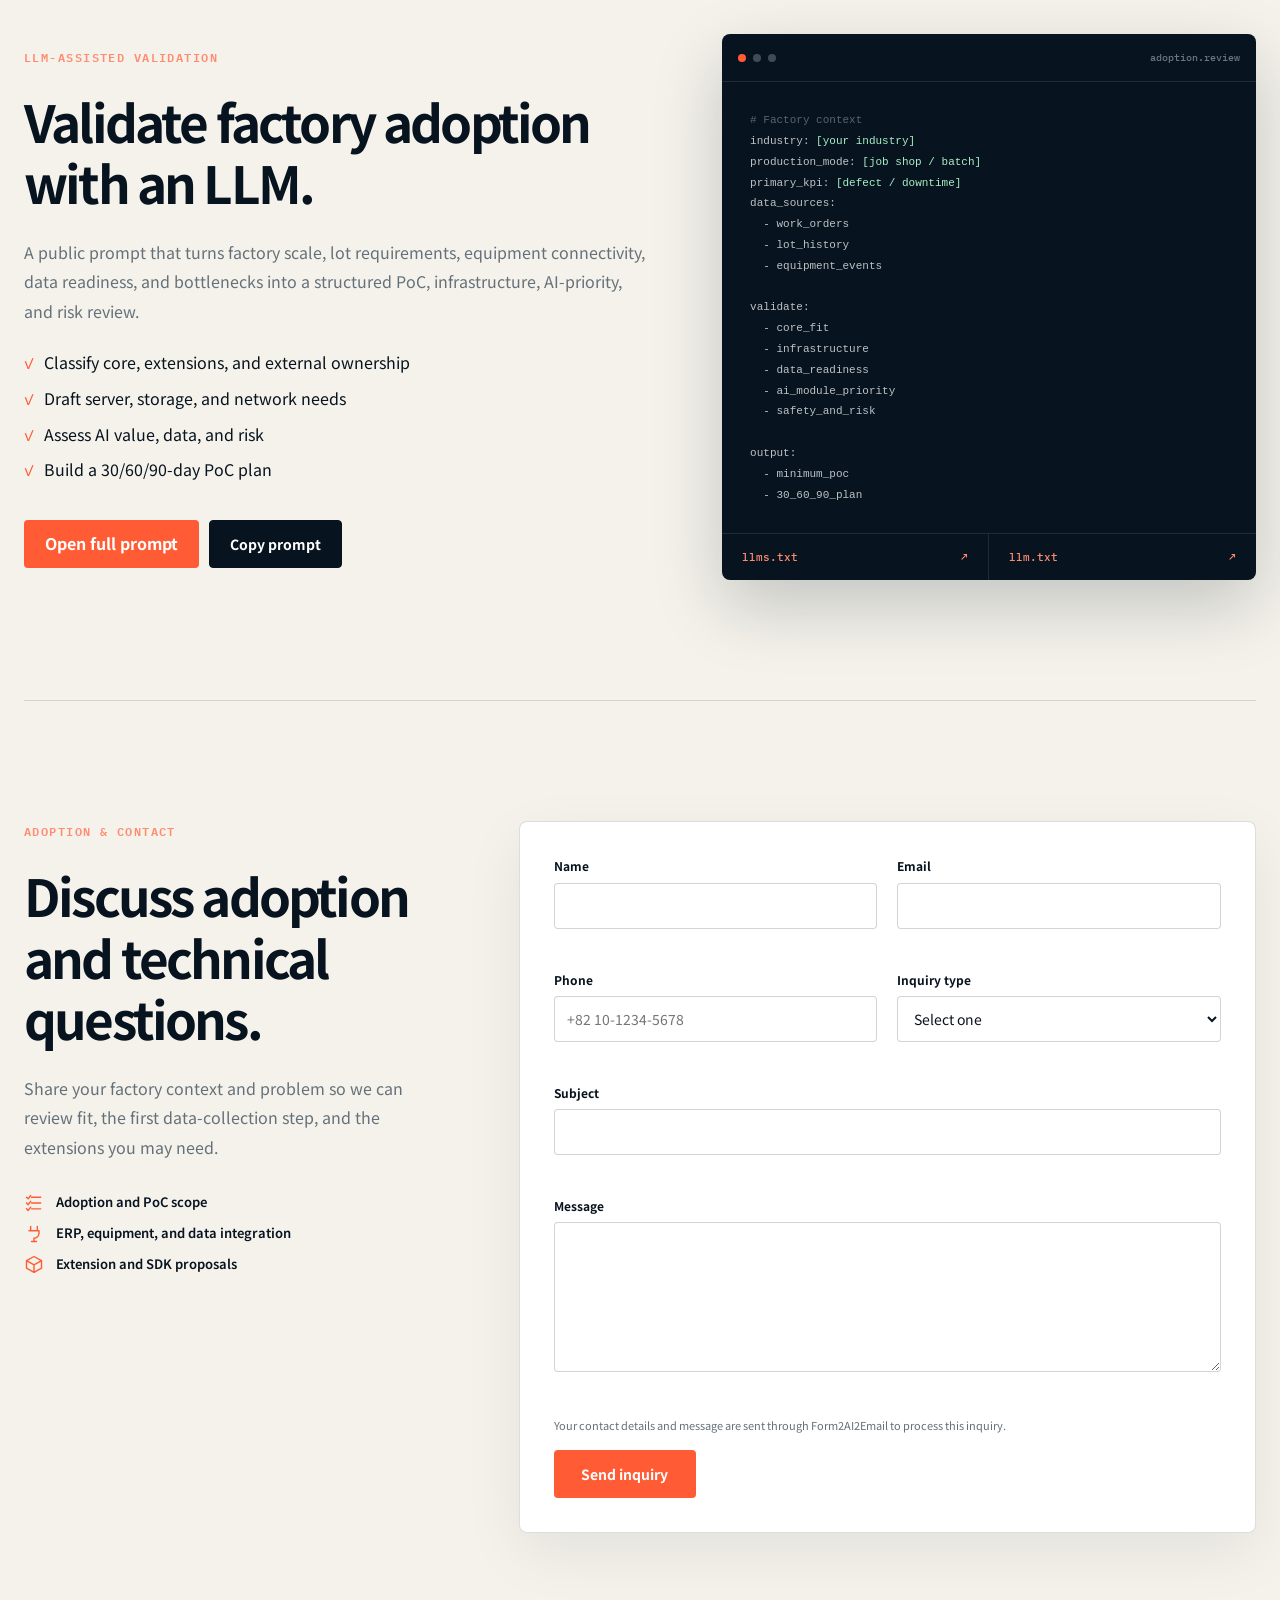
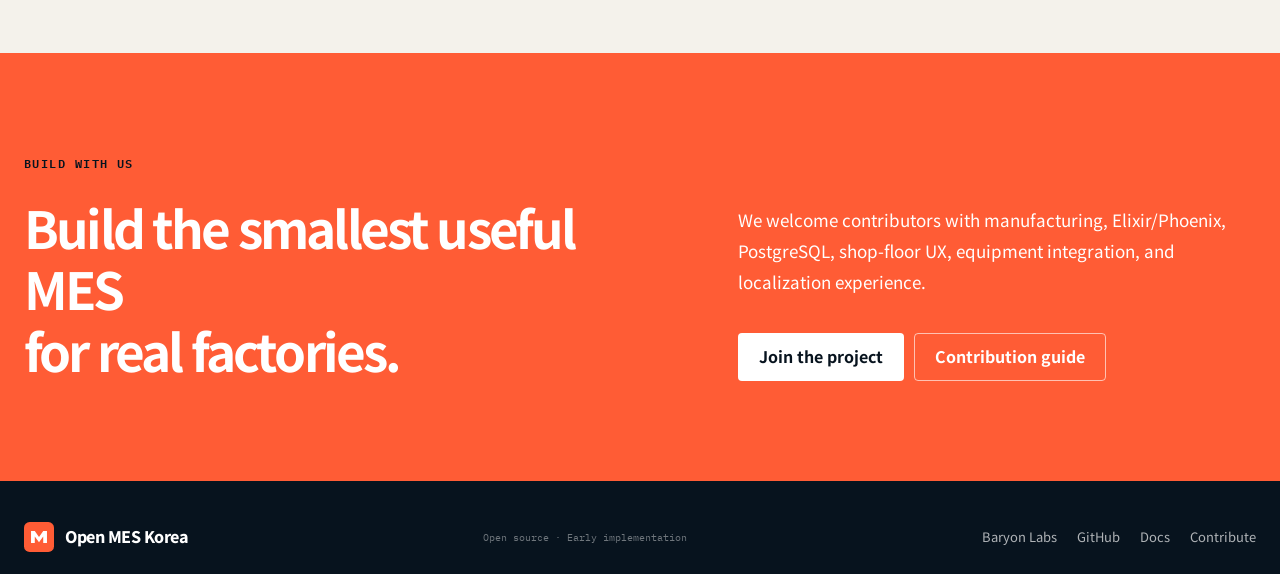
==== commit b5cc0b28: "docs: API 에이전트 + 단일 진실 공급원(SSOT) 강조 (홈페이지·README) - README: 'API로 만드는 나만의 에이전트 · SSOT' 섹션 — X-Actor-" ====
--- a/site/index.html
+++ b/site/index.html
@@ -462,68 +462,48 @@
         </div>
       </section>
 
-      <section class="showcase-section" id="showcase">
+      <section class="core-section" id="ssot">
         <div class="section-heading">
           <div>
-            <p class="section-label" data-i18n="showcaseLabel">LIVE SCREENS</p>
-            <h2 data-i18n="showcaseTitle">설계가 아니라,<br>지금 동작하는 화면입니다.</h2>
-          </div>
-          <p data-i18n="showcaseDescription">
-            Phoenix LiveView와 순수 SVG로 구현된 실제 운영 화면입니다.
-            외부 차트 라이브러리 없이 생산 현황, 라인 상태, AI 조사를
-            시각화합니다.
-          </p>
-        </div>
-
-        <div class="showcase-grid">
-          <figure class="showcase-card">
-            <div class="showcase-frame">
-              <img
-                src="assets/screen-dashboard.png"
-                width="1440"
-                height="1700"
-                loading="lazy"
-                alt="순수 SVG로 그린 생산 대시보드 화면"
-                data-i18n-alt="showcaseShot1Alt"
-              >
-            </div>
-            <figcaption>
-              <b data-i18n="showcaseShot1Title">생산 대시보드</b>
-              <span data-i18n="showcaseShot1Body">순수 SVG 실시간 시각화 — 도넛·게이지·막대</span>
-            </figcaption>
-          </figure>
-          <figure class="showcase-card">
-            <div class="showcase-frame">
-              <img
-                src="assets/screen-production-line.png"
-                width="1440"
-                height="1700"
-                loading="lazy"
-                alt="10공정 신호등으로 표시한 공장 생산라인 모니터 화면"
-                data-i18n-alt="showcaseShot2Alt"
-              >
-            </div>
-            <figcaption>
-              <b data-i18n="showcaseShot2Title">공장 생산라인 모니터</b>
-              <span data-i18n="showcaseShot2Body">10공정 3축 신호등 — 데이터·장비·품질</span>
-            </figcaption>
-          </figure>
-          <figure class="showcase-card">
-            <div class="showcase-frame">
-              <img
-                src="assets/screen-ai-investigate.png"
-                width="1440"
-                height="1700"
-                loading="lazy"
-                alt="시계열·미디어·생산 데이터를 함께 조사하는 AI 종합 조사 화면"
-                data-i18n-alt="showcaseShot3Alt"
-              >
-            </div>
-            <figcaption>
-              <b data-i18n="showcaseShot3Title">AI 종합 조사</b>
-              <span data-i18n="showcaseShot3Body">시계열·미디어·생산을 Claude가 단일 context로 조사</span>
-            </figcaption>
-          </figure>
+            <p class="section-label" data-i18n="ssotLabel">API · SINGLE SOURCE OF TRUTH</p>
+            <h2 data-i18n="ssotTitle">각자 에이전트로 조정하고,<br>진실은 한 곳에 모읍니다.</h2>
+          </div>
+          <p data-i18n="ssotDescription">
+            REST API로 각자 에이전트를 만들어 작업지시·BOM을 직접 수정·변경·조정하세요.
+            모든 쓰기에는 actor가 강제되어 감사 로그로 남고, 감사·이벤트 로그·백업이 하나의
+            단일 진실 공급원(SSOT)을 만듭니다. 에이전트가 아무리 많아도 진실은 흩어지지 않습니다.
+          </p>
+        </div>
+
+        <div class="capability-grid">
+          <article>
+            <div class="capability-icon"><svg><use href="#icon-api" /></svg></div>
+            <h3 data-i18n="ssotAgentTitle">API로 만드는 에이전트</h3>
+            <p data-i18n="ssotAgentBody">
+              각자 규칙의 에이전트가 API로 직접 조정. 모든 쓰기에 X-Actor-Id 강제
+            </p>
+          </article>
+          <article>
+            <div class="capability-icon"><svg><use href="#icon-audit" /></svg></div>
+            <h3 data-i18n="ssotAuditTitle">감사·이벤트 로그</h3>
+            <p data-i18n="ssotAuditBody">
+              모든 쓰기를 actor·before·after로 기록하고 표준 이벤트로 발행
+            </p>
+          </article>
+          <article>
+            <div class="capability-icon"><svg><use href="#icon-plug" /></svg></div>
+            <h3 data-i18n="ssotBackupTitle">백업·이식성</h3>
+            <p data-i18n="ssotBackupBody">
+              진실은 PostgreSQL 한 곳 — 표준 백업·스냅샷과 CSV·API 반출, 특정 제품 비종속
+            </p>
+          </article>
+          <article>
+            <div class="capability-icon"><svg><use href="#icon-brain" /></svg></div>
+            <h3 data-i18n="ssotTruthTitle">흩어지지 않는 진실</h3>
+            <p data-i18n="ssotTruthBody">
+              에이전트가 많아도 상태·이력·감사는 MES DB 한 곳으로 모입니다
+            </p>
+          </article>
         </div>
       </section>
 
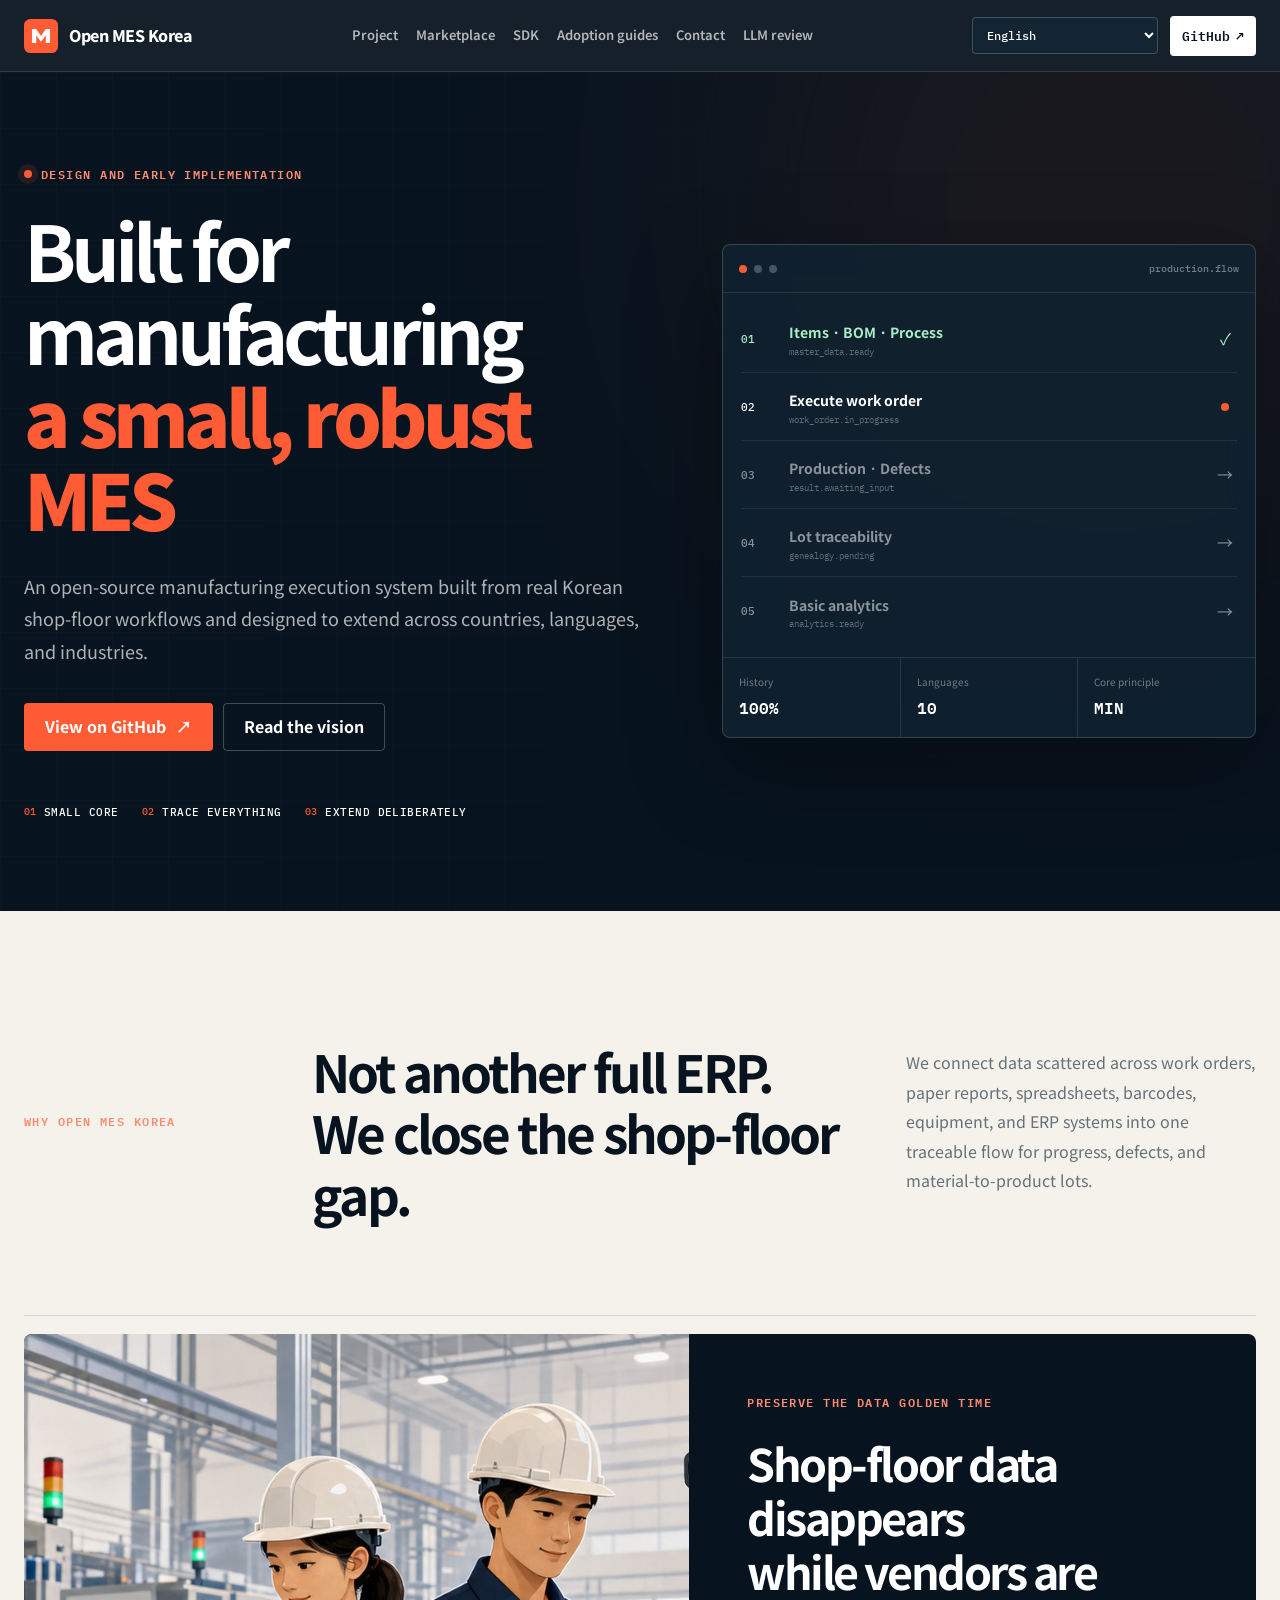
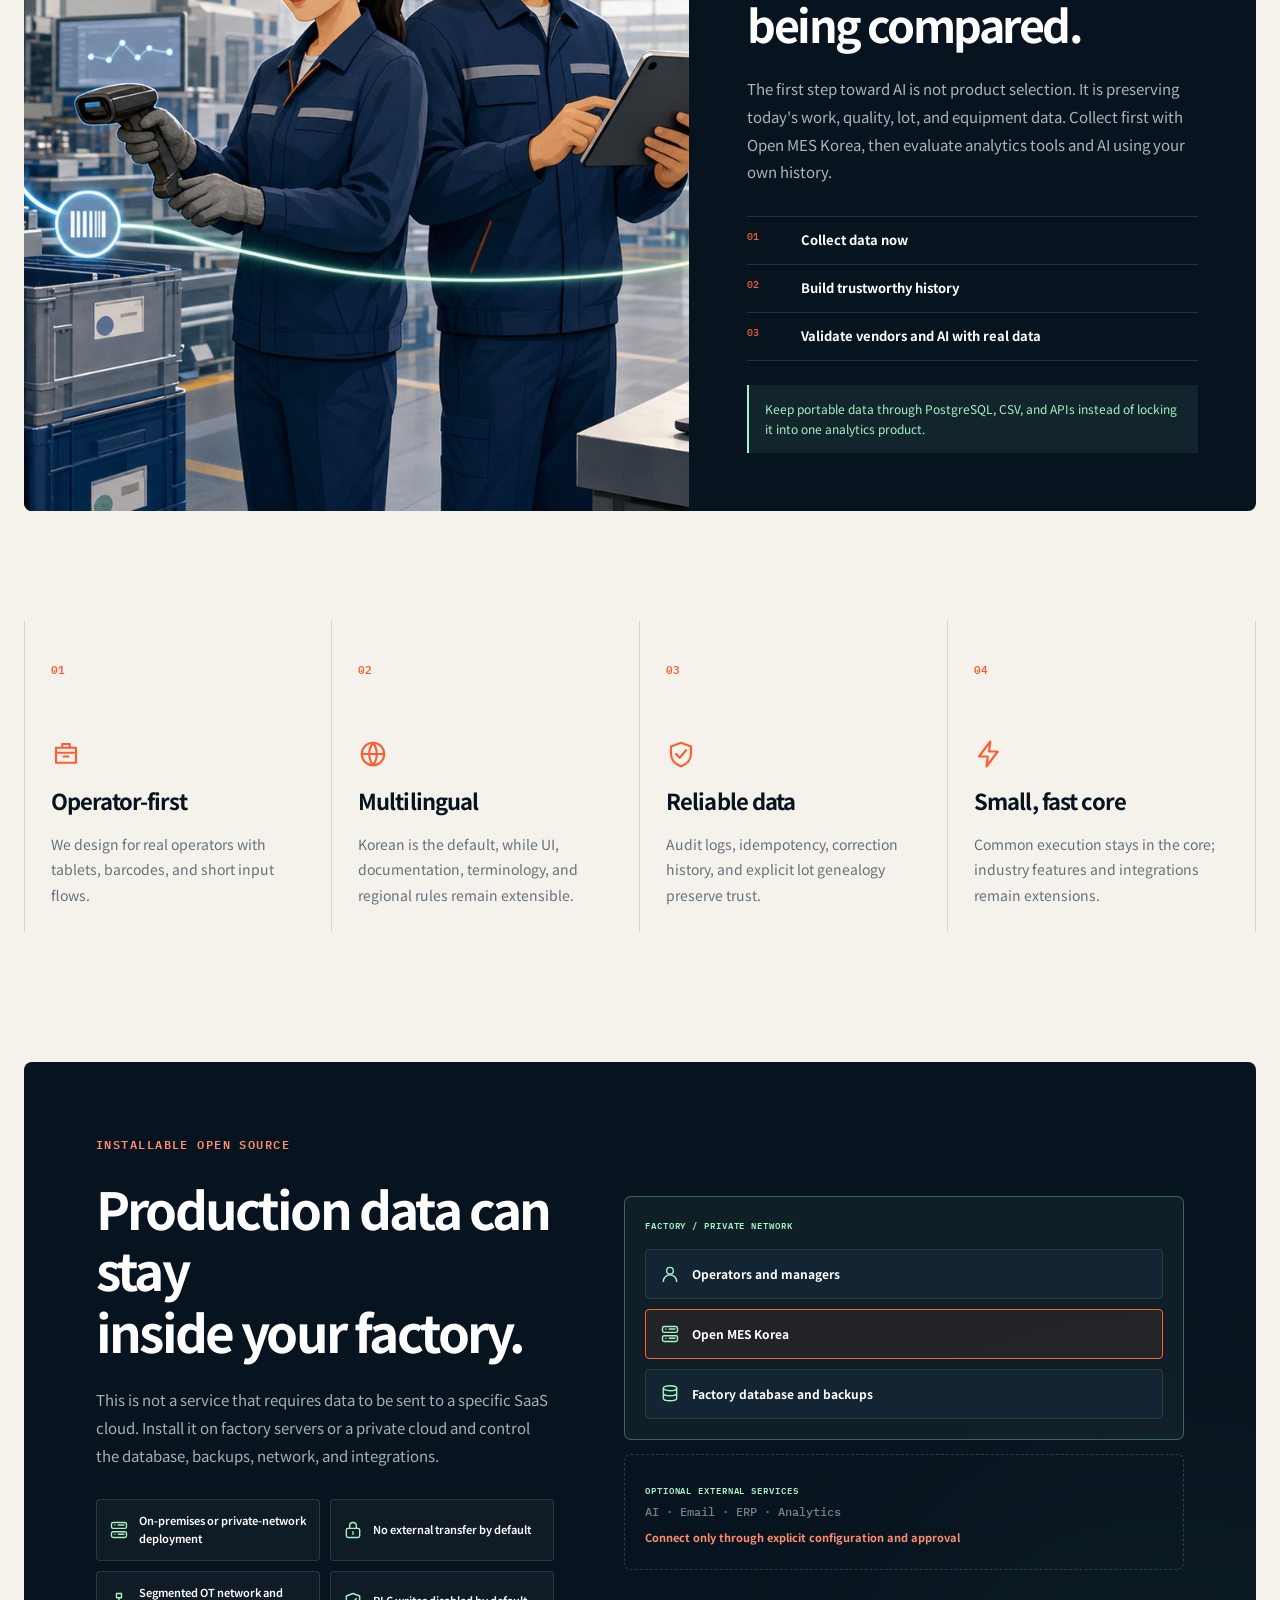
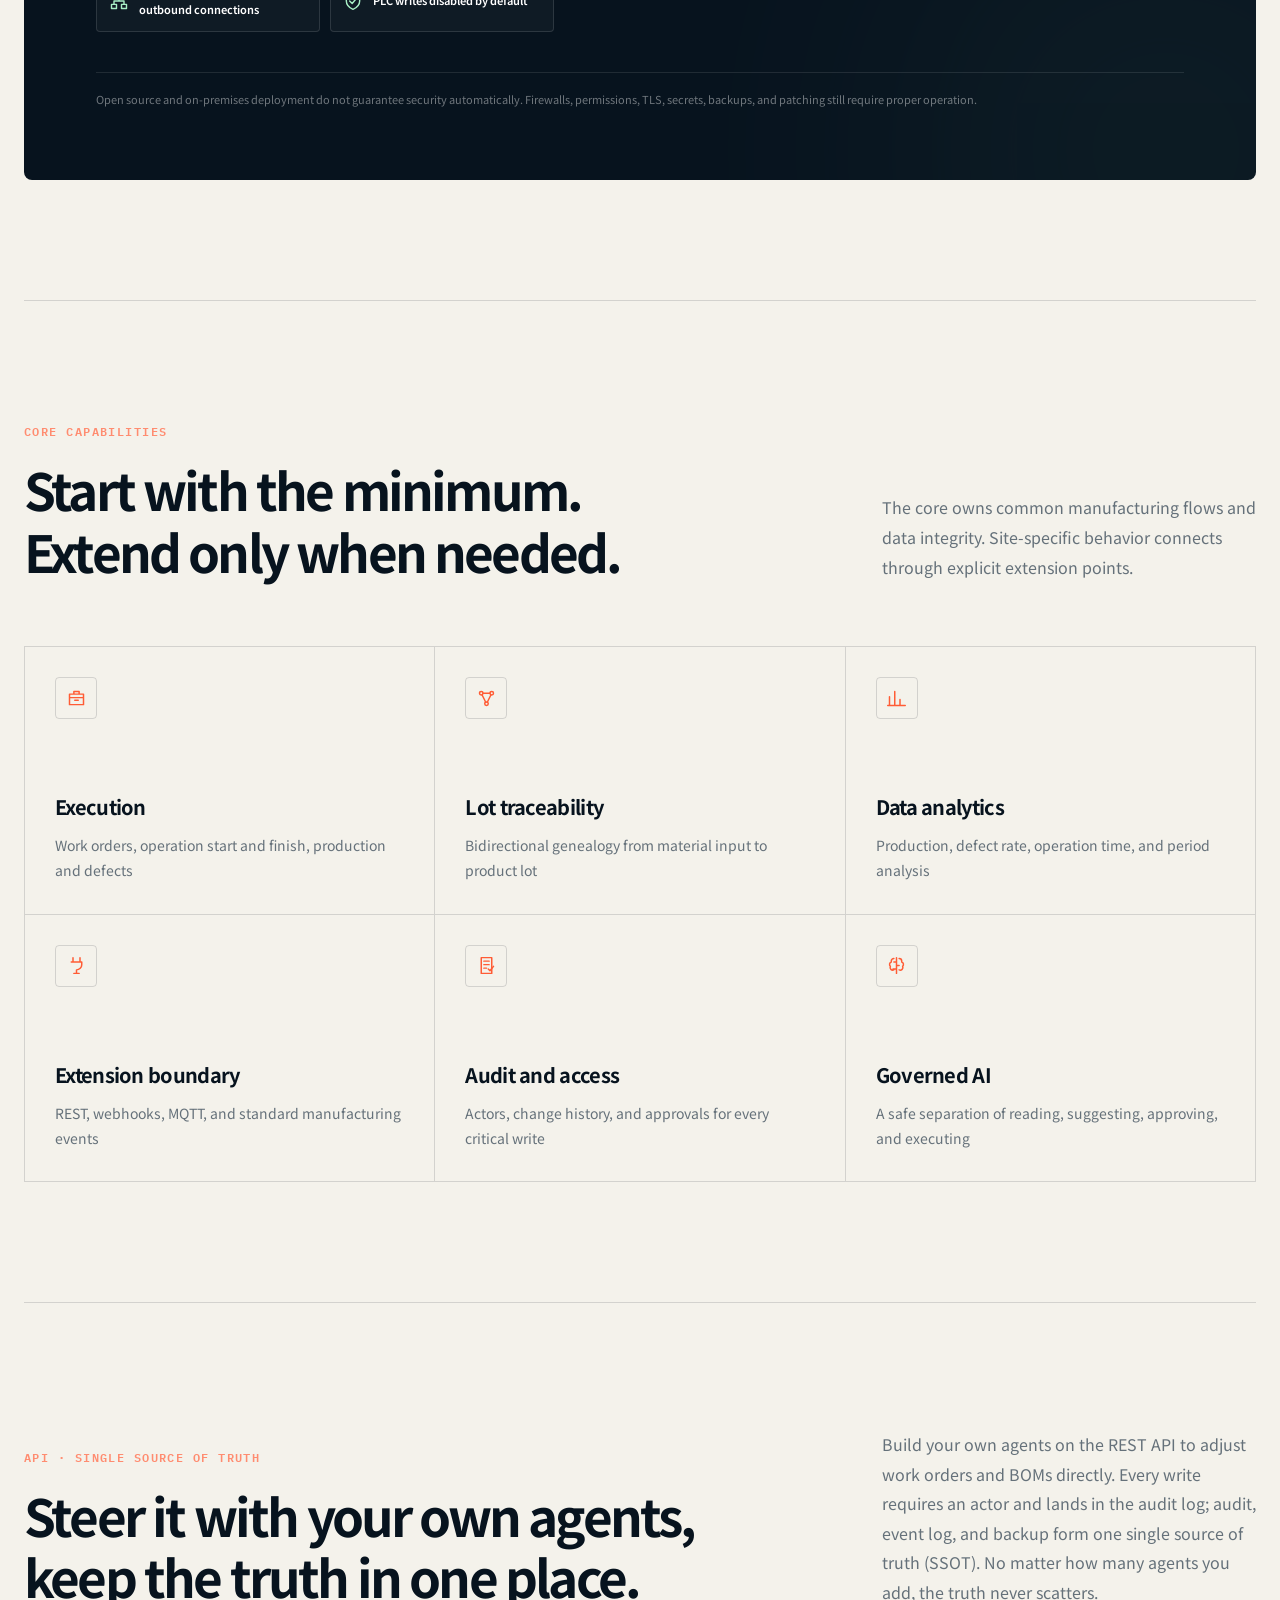
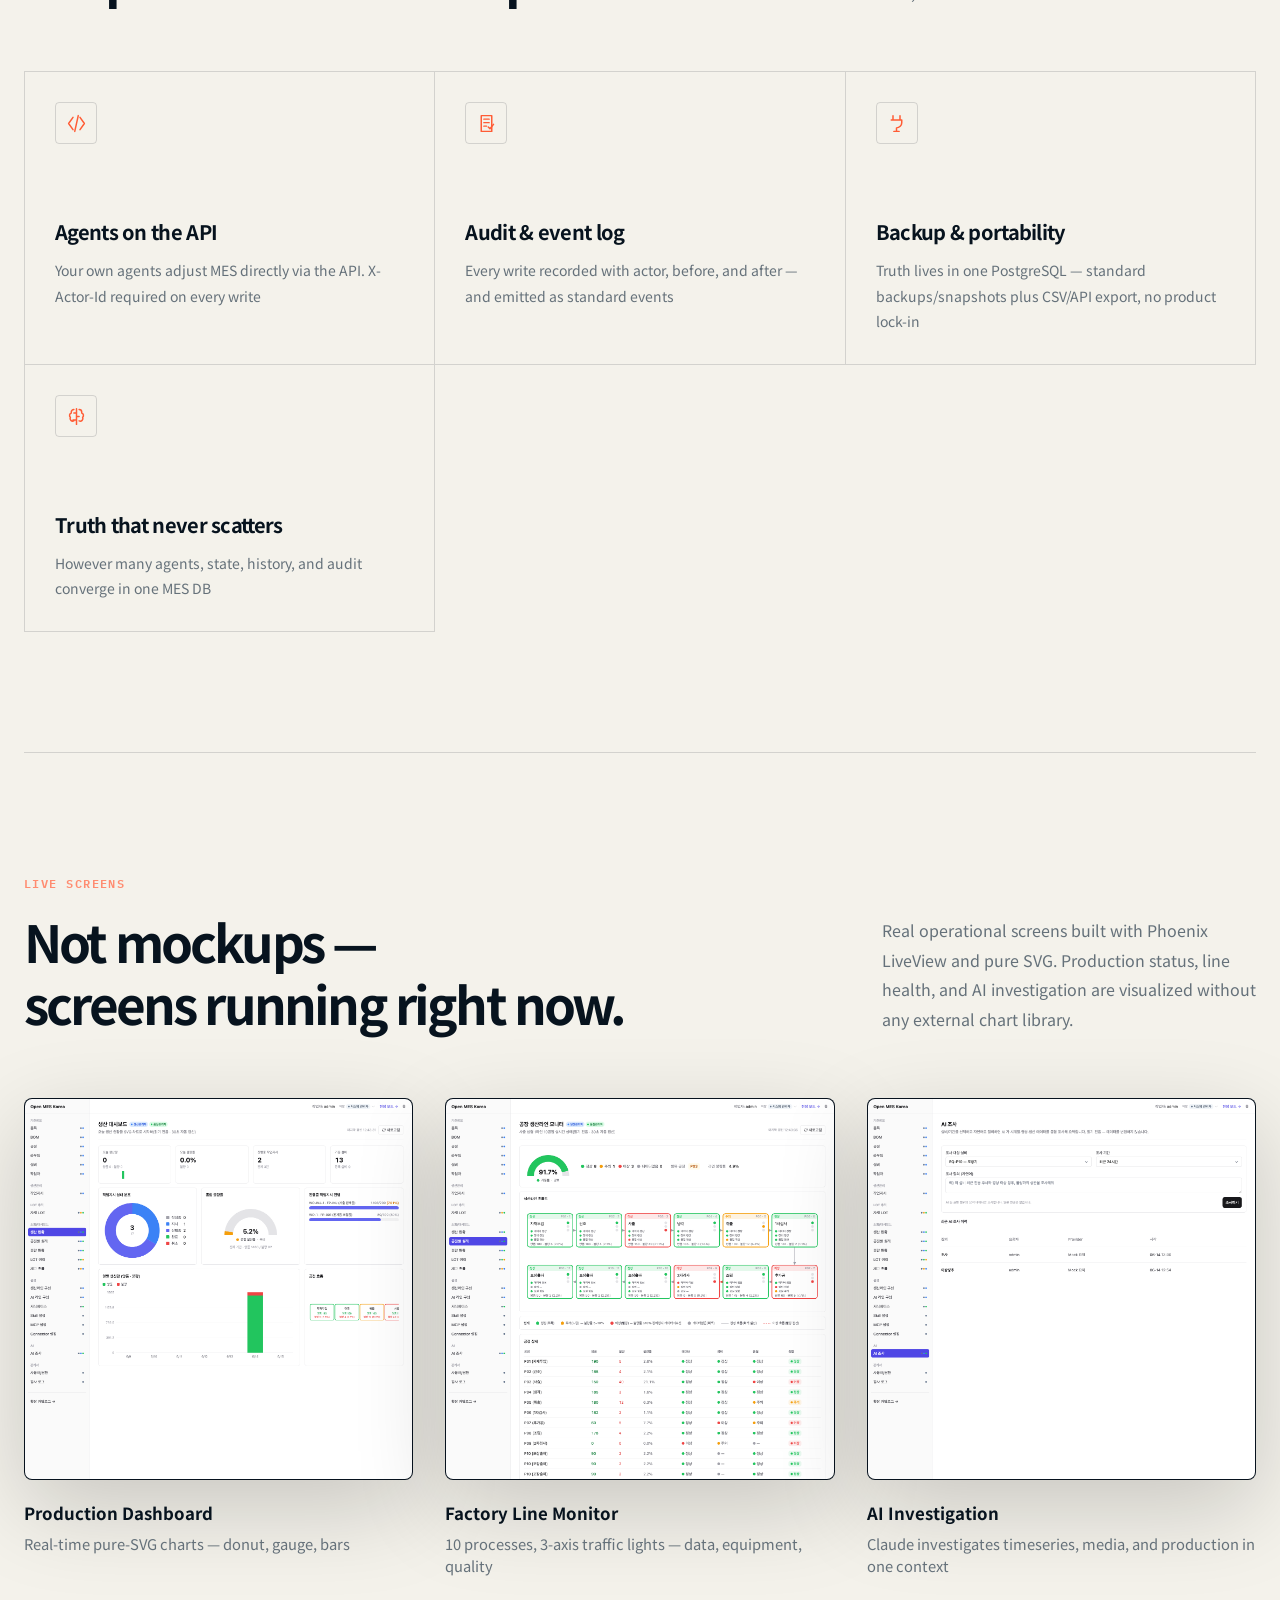
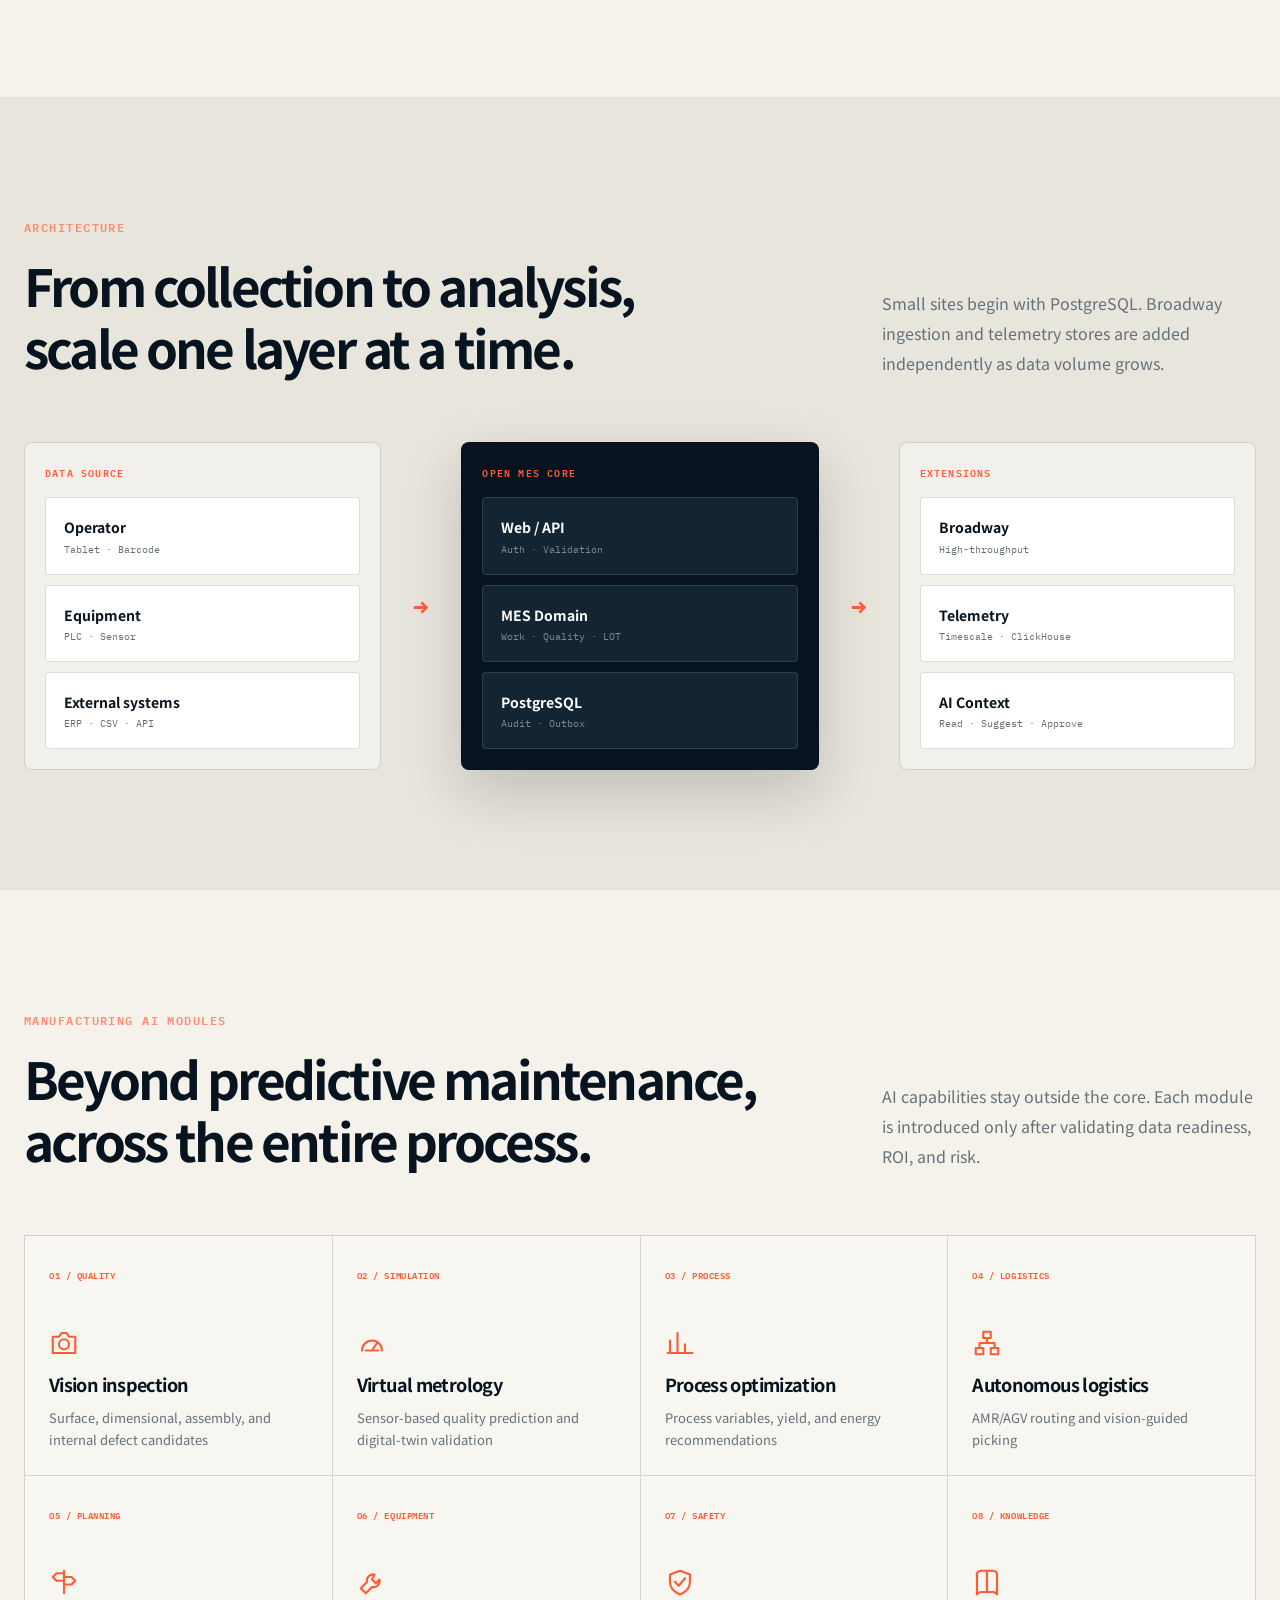
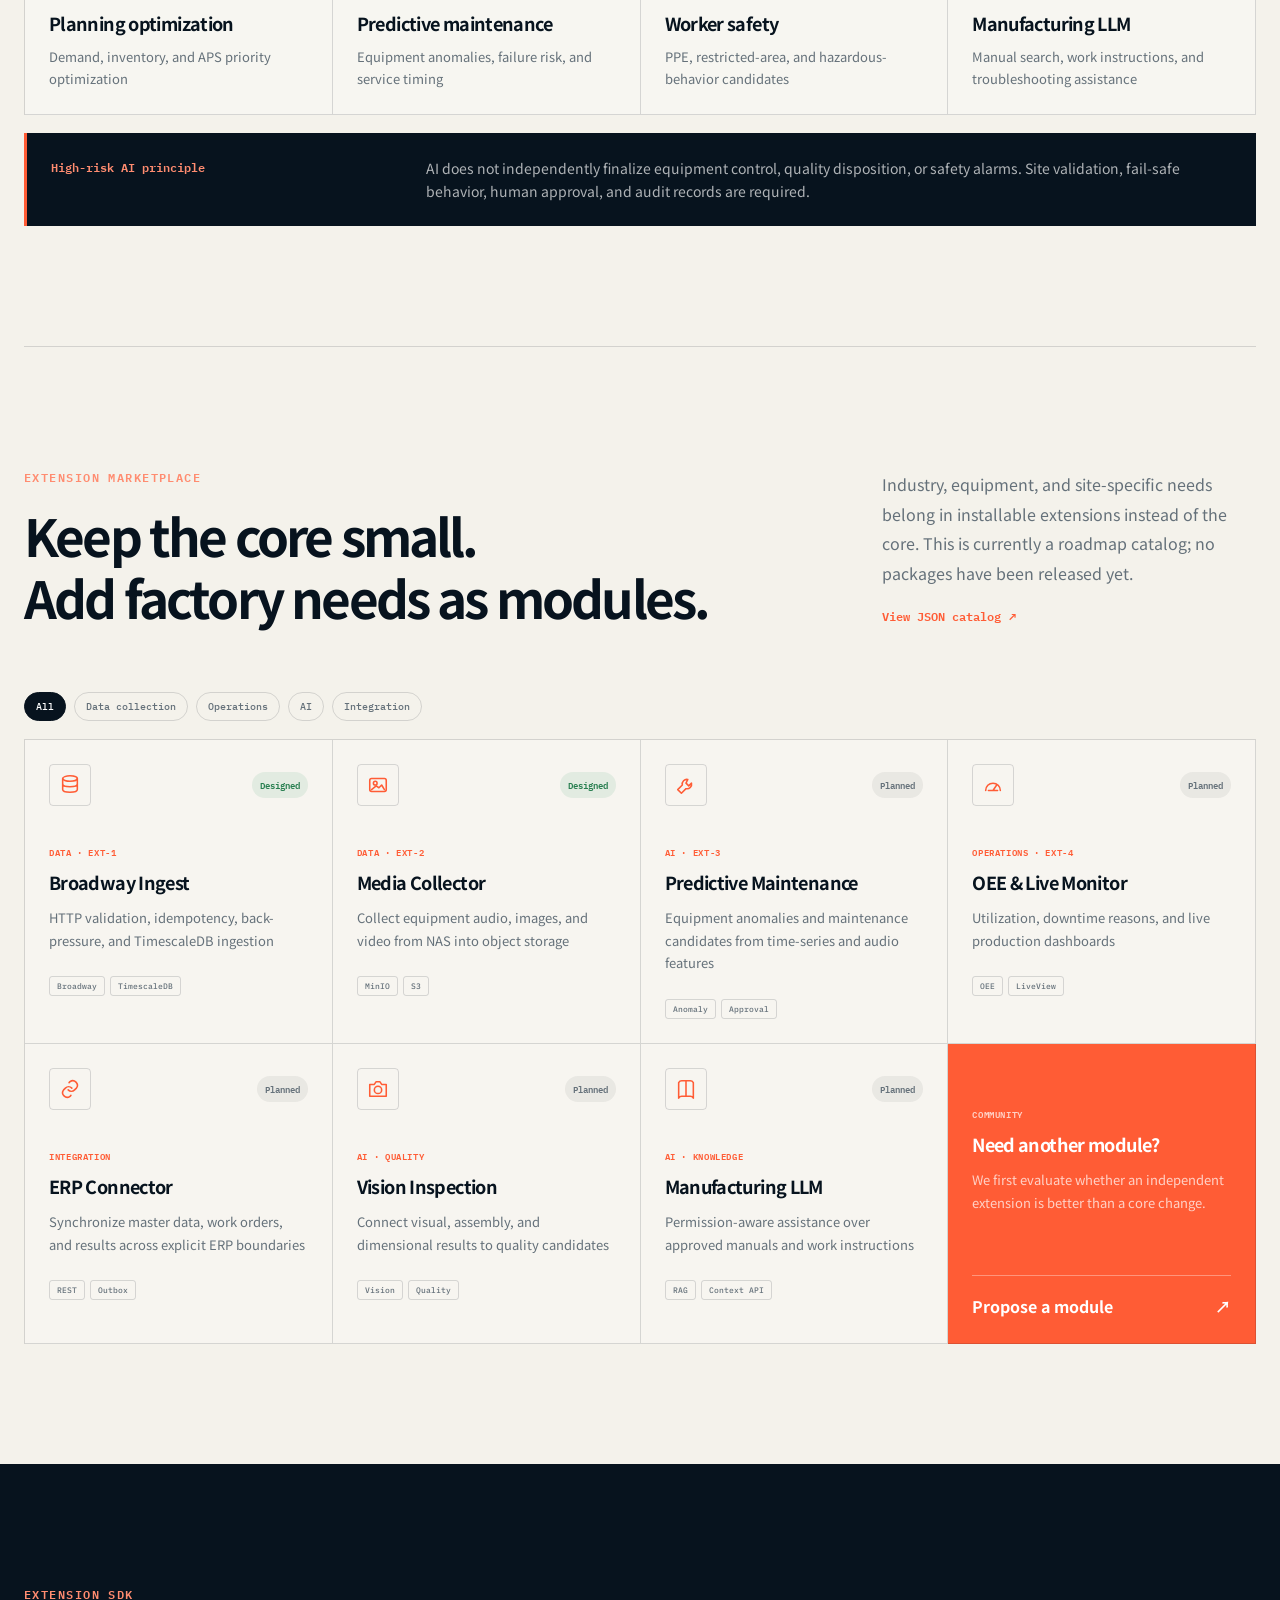
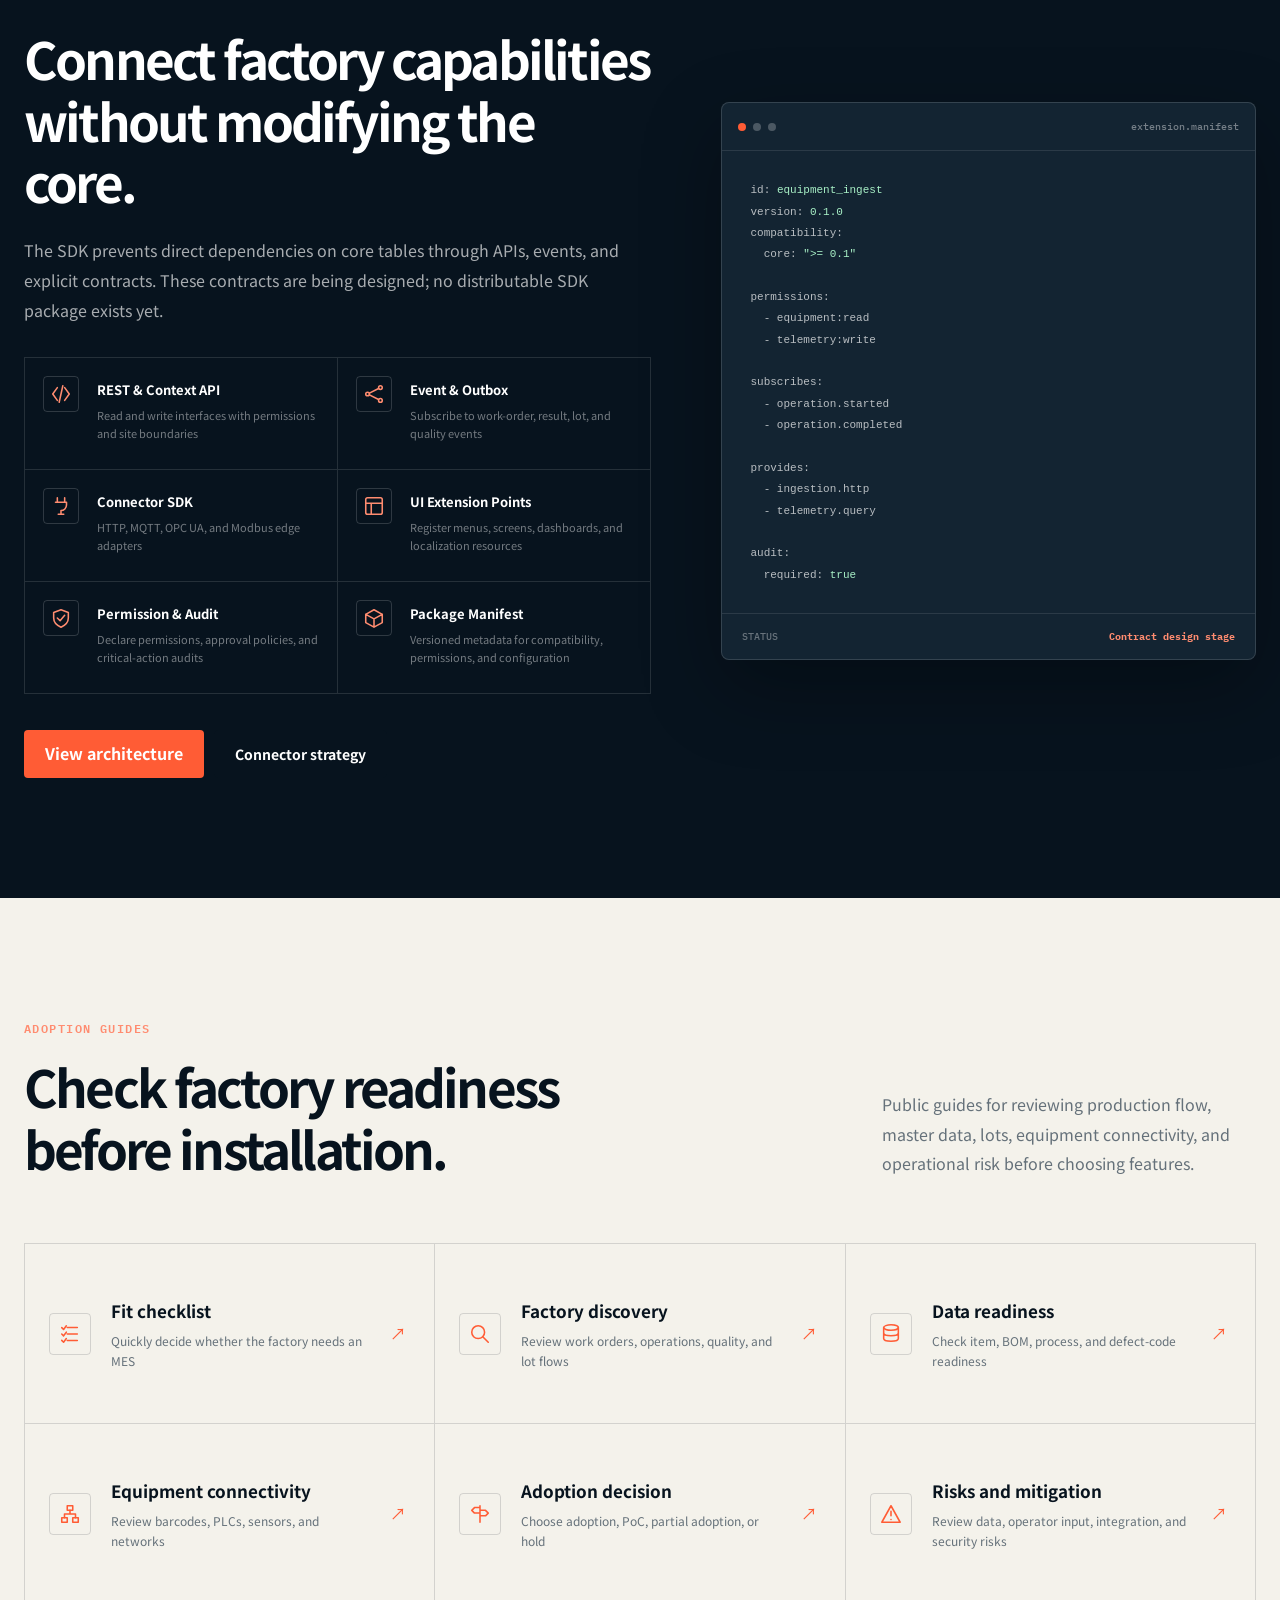
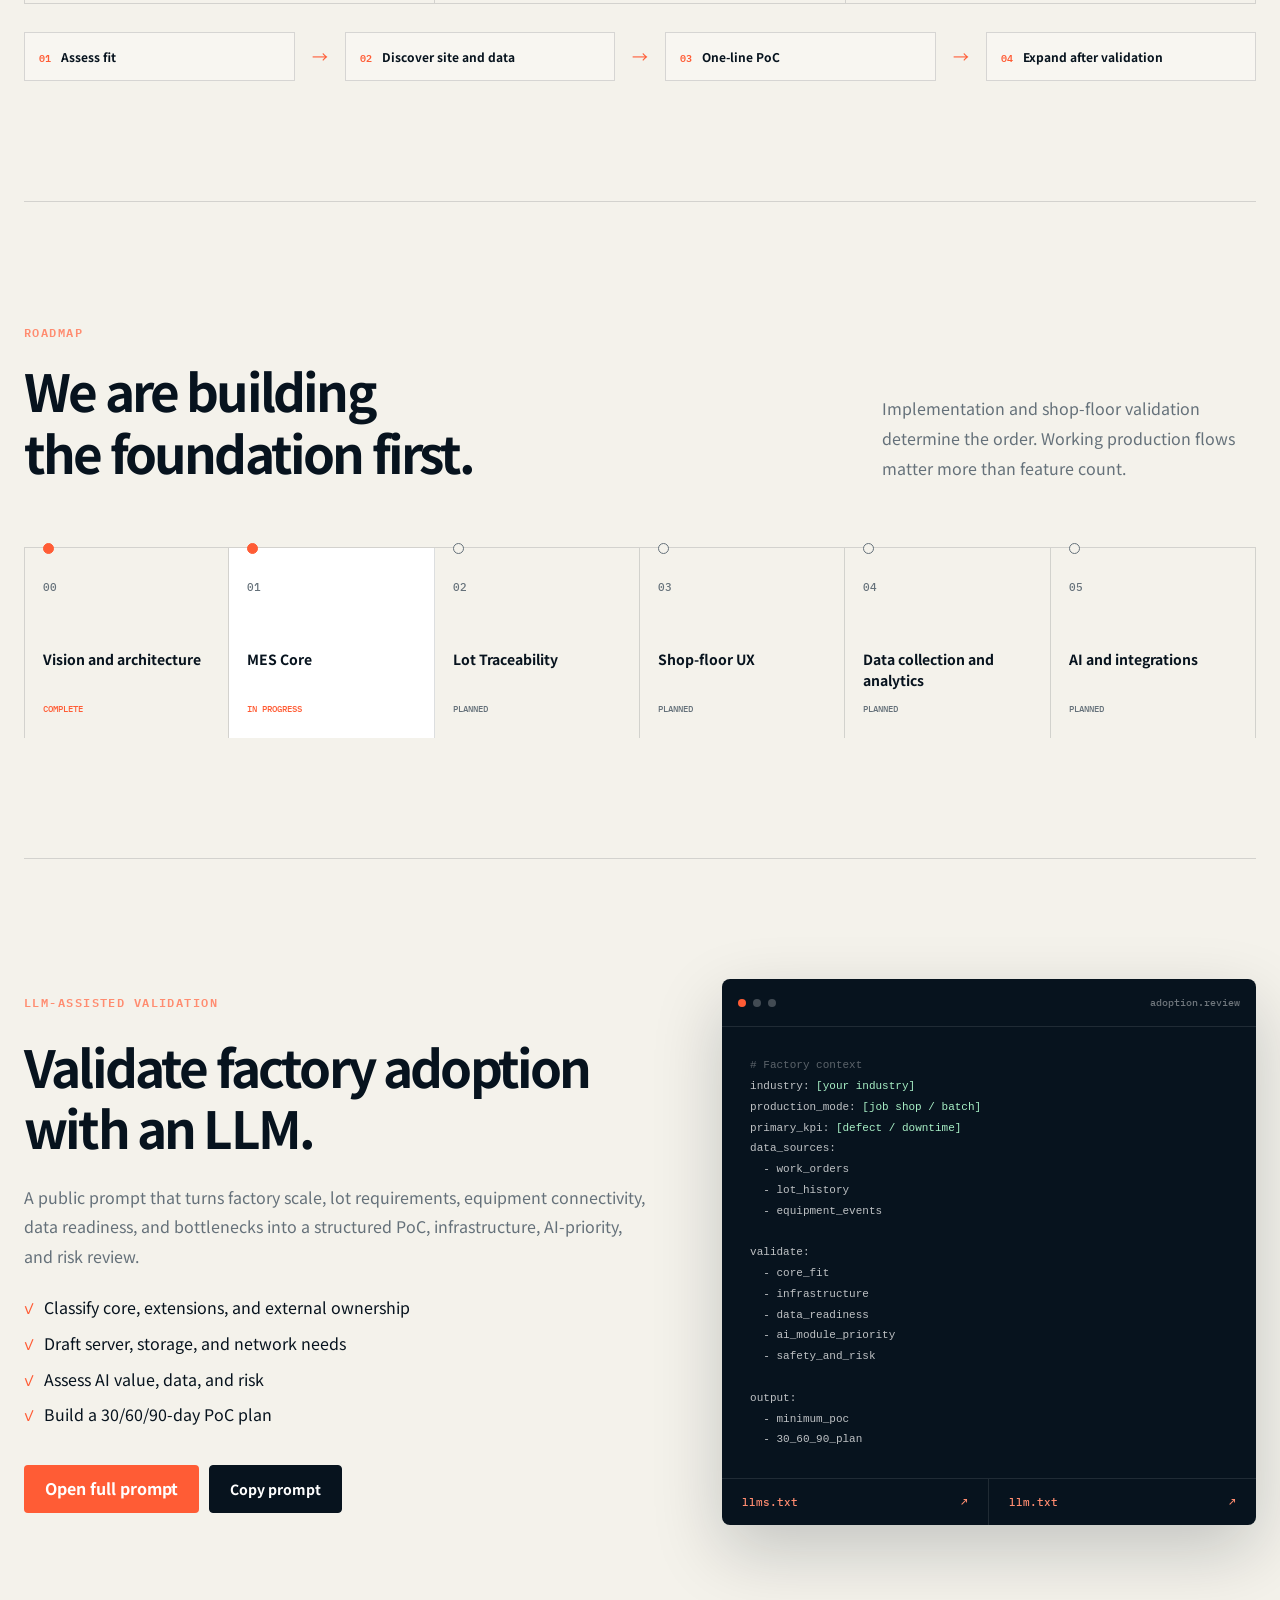
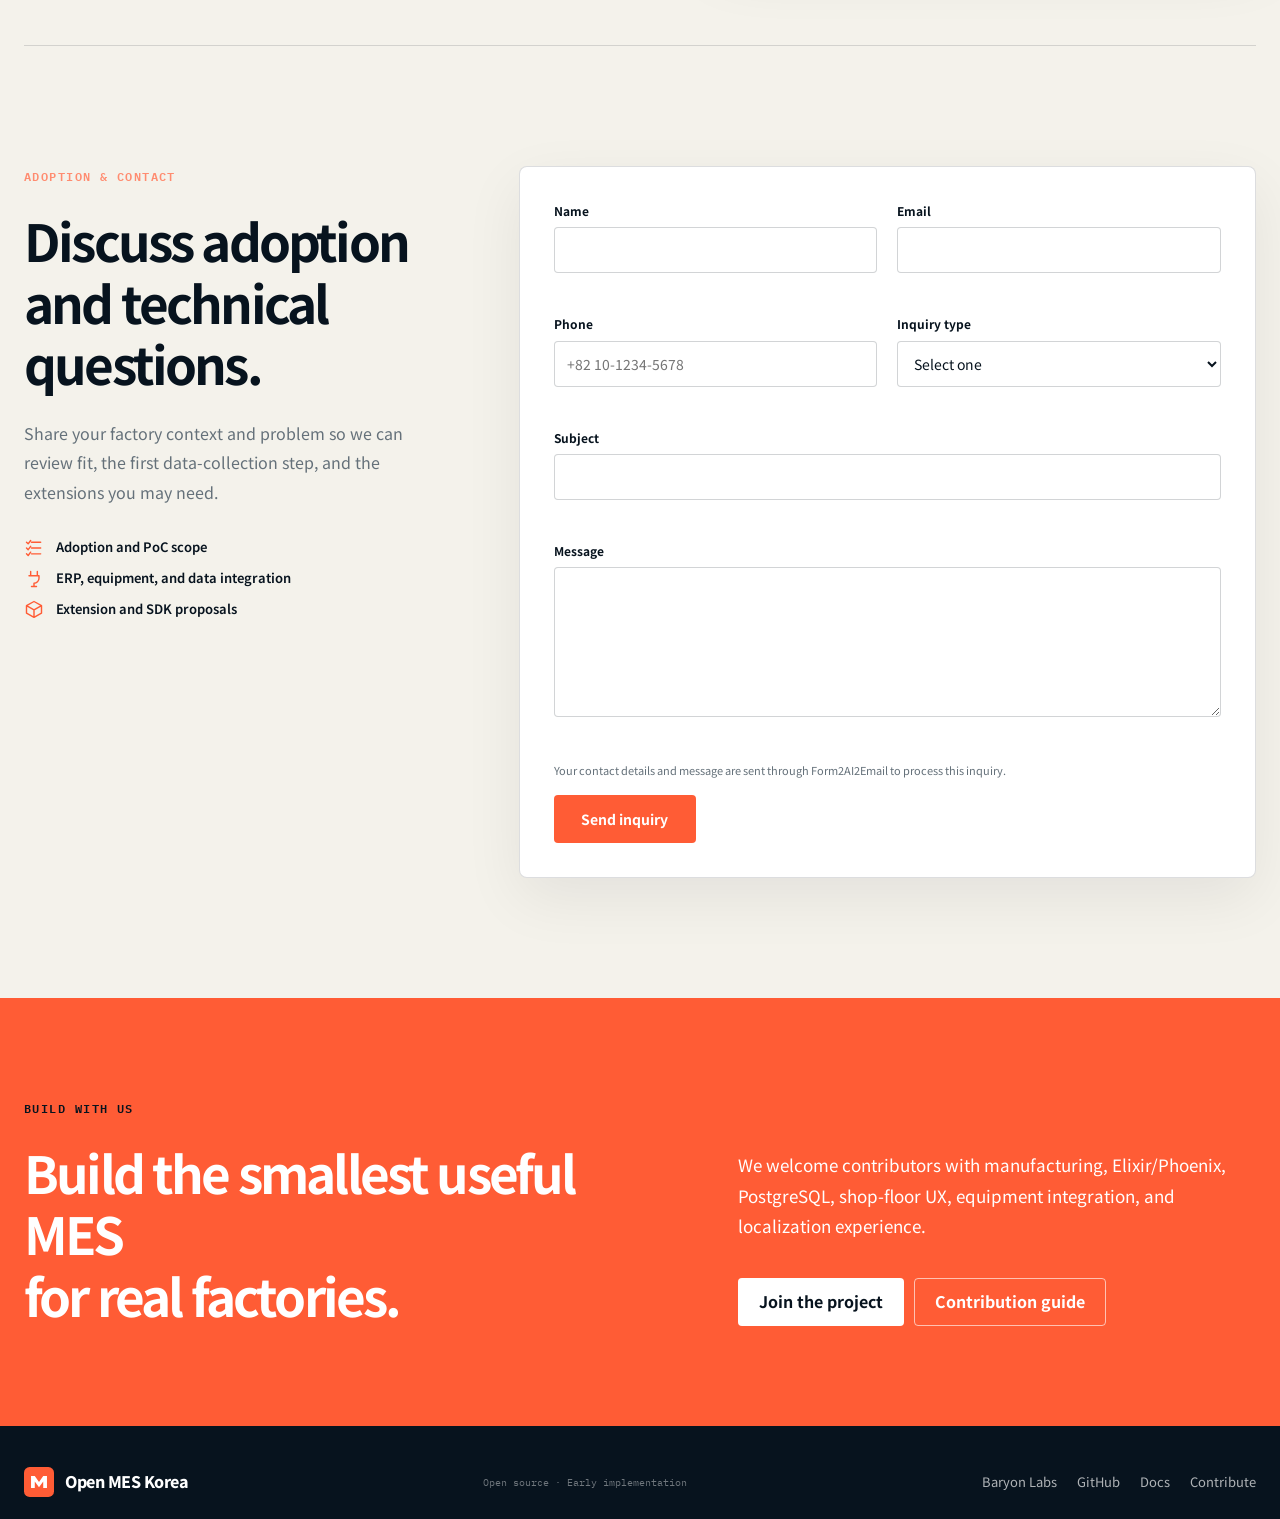
==== commit b21d1047: "Merge remote-tracking branch 'origin/main' into feat/dureclaw-extension # Conflicts: #	open_mes/lib/" ====
--- a/site/index.html
+++ b/site/index.html
@@ -507,6 +507,71 @@
         </div>
       </section>
 
+      <section class="showcase-section" id="showcase">
+        <div class="section-heading">
+          <div>
+            <p class="section-label" data-i18n="showcaseLabel">LIVE SCREENS</p>
+            <h2 data-i18n="showcaseTitle">설계가 아니라,<br>지금 동작하는 화면입니다.</h2>
+          </div>
+          <p data-i18n="showcaseDescription">
+            Phoenix LiveView와 순수 SVG로 구현된 실제 운영 화면입니다.
+            외부 차트 라이브러리 없이 생산 현황, 라인 상태, AI 조사를
+            시각화합니다.
+          </p>
+        </div>
+
+        <div class="showcase-grid">
+          <figure class="showcase-card">
+            <div class="showcase-frame">
+              <img
+                src="assets/screen-dashboard.png"
+                width="1440"
+                height="1700"
+                loading="lazy"
+                alt="순수 SVG로 그린 생산 대시보드 화면"
+                data-i18n-alt="showcaseShot1Alt"
+              >
+            </div>
+            <figcaption>
+              <b data-i18n="showcaseShot1Title">생산 대시보드</b>
+              <span data-i18n="showcaseShot1Body">순수 SVG 실시간 시각화 — 도넛·게이지·막대</span>
+            </figcaption>
+          </figure>
+          <figure class="showcase-card">
+            <div class="showcase-frame">
+              <img
+                src="assets/screen-production-line.png"
+                width="1440"
+                height="1700"
+                loading="lazy"
+                alt="10공정 신호등으로 표시한 공장 생산라인 모니터 화면"
+                data-i18n-alt="showcaseShot2Alt"
+              >
+            </div>
+            <figcaption>
+              <b data-i18n="showcaseShot2Title">공장 생산라인 모니터</b>
+              <span data-i18n="showcaseShot2Body">10공정 3축 신호등 — 데이터·장비·품질</span>
+            </figcaption>
+          </figure>
+          <figure class="showcase-card">
+            <div class="showcase-frame">
+              <img
+                src="assets/screen-ai-investigate.png"
+                width="1440"
+                height="1700"
+                loading="lazy"
+                alt="시계열·미디어·생산 데이터를 함께 조사하는 AI 종합 조사 화면"
+                data-i18n-alt="showcaseShot3Alt"
+              >
+            </div>
+            <figcaption>
+              <b data-i18n="showcaseShot3Title">AI 종합 조사</b>
+              <span data-i18n="showcaseShot3Body">시계열·미디어·생산을 Claude가 단일 context로 조사</span>
+            </figcaption>
+          </figure>
+        </div>
+      </section>
+
       <section class="architecture-section" id="architecture">
         <div class="section-heading">
           <div>
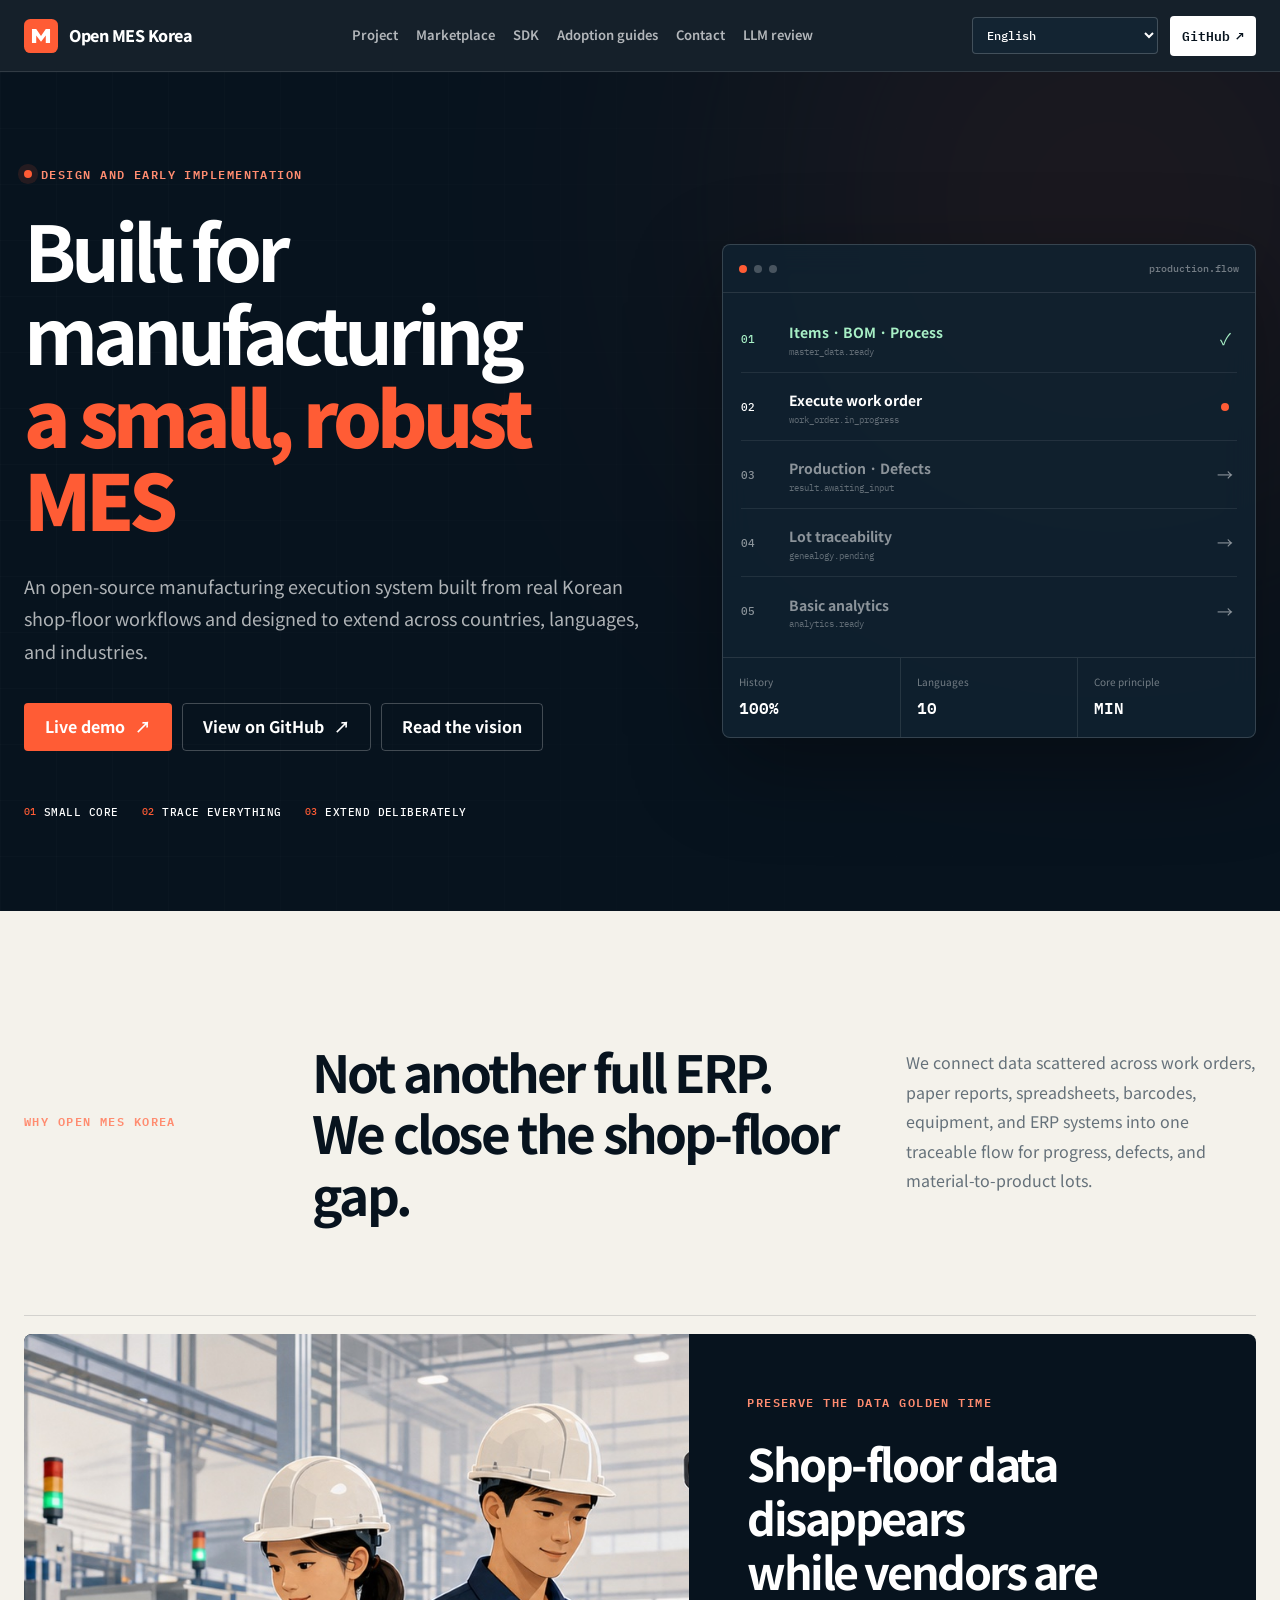
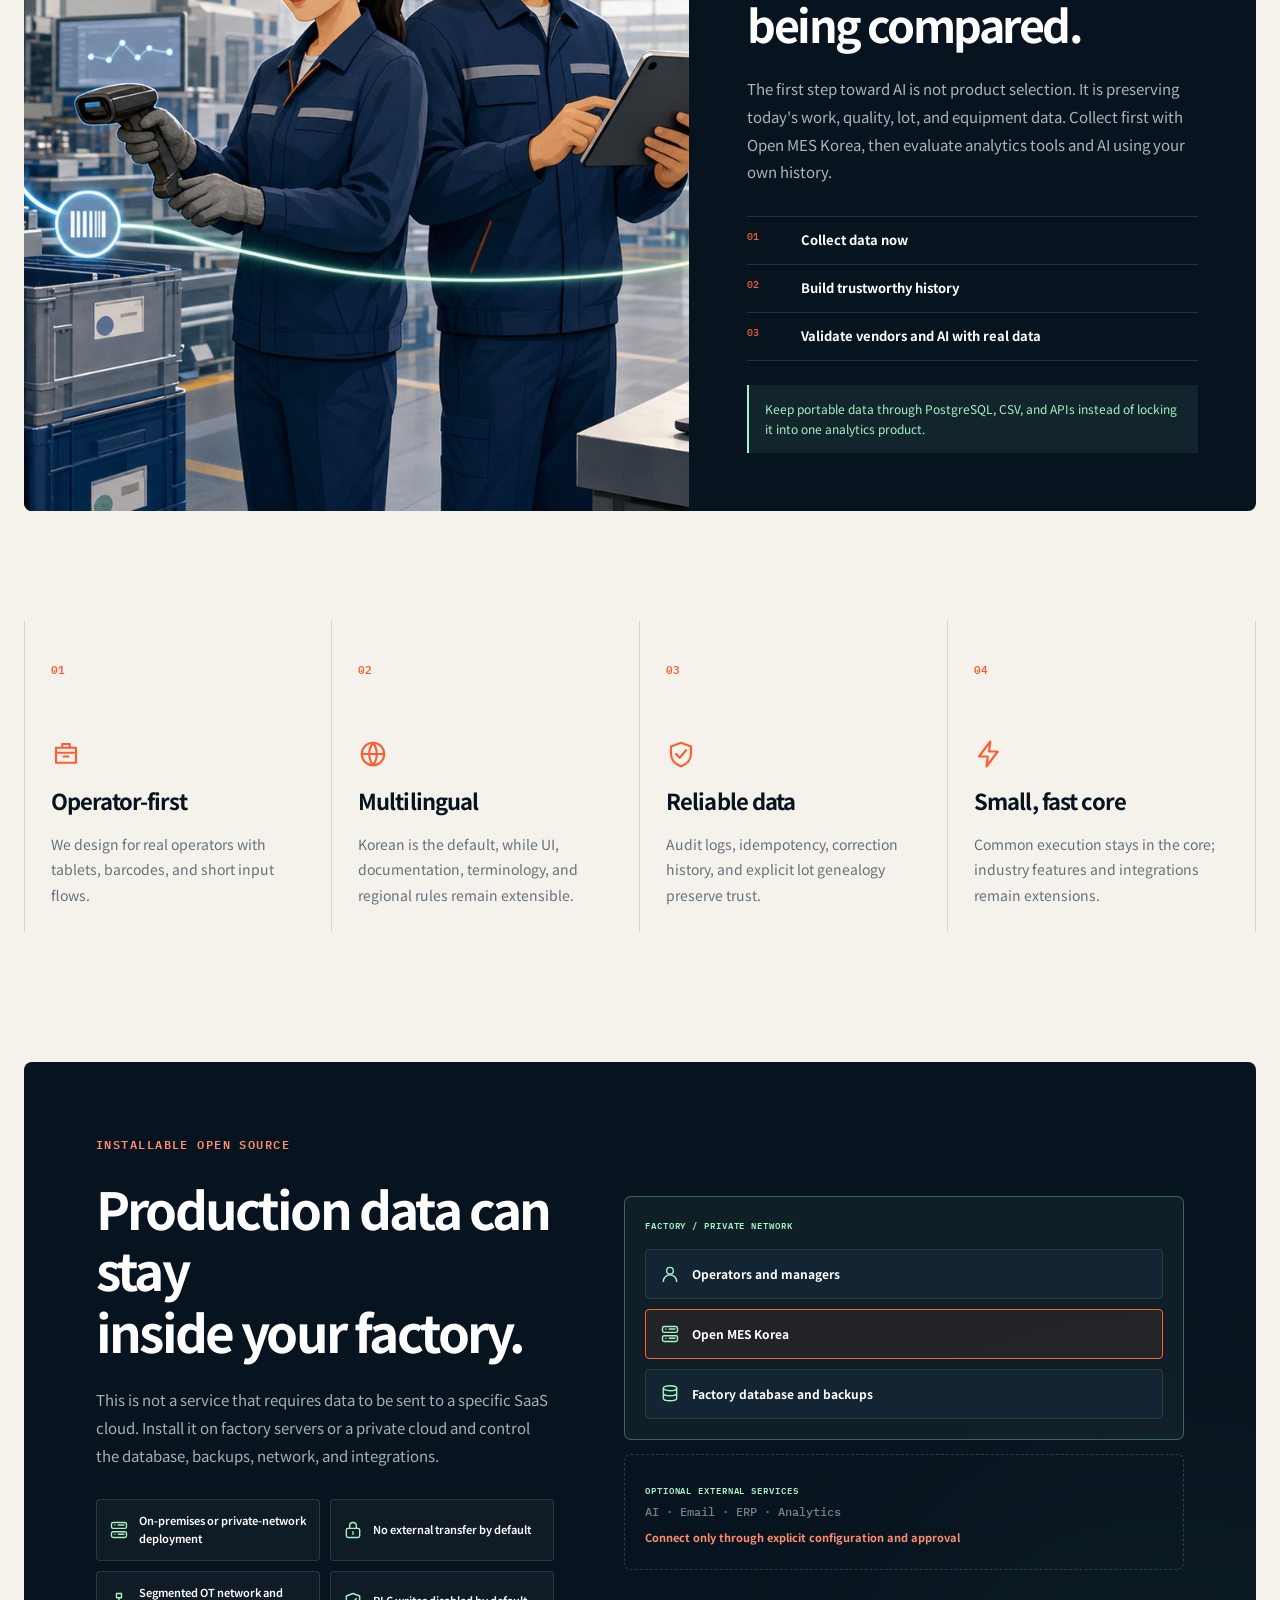
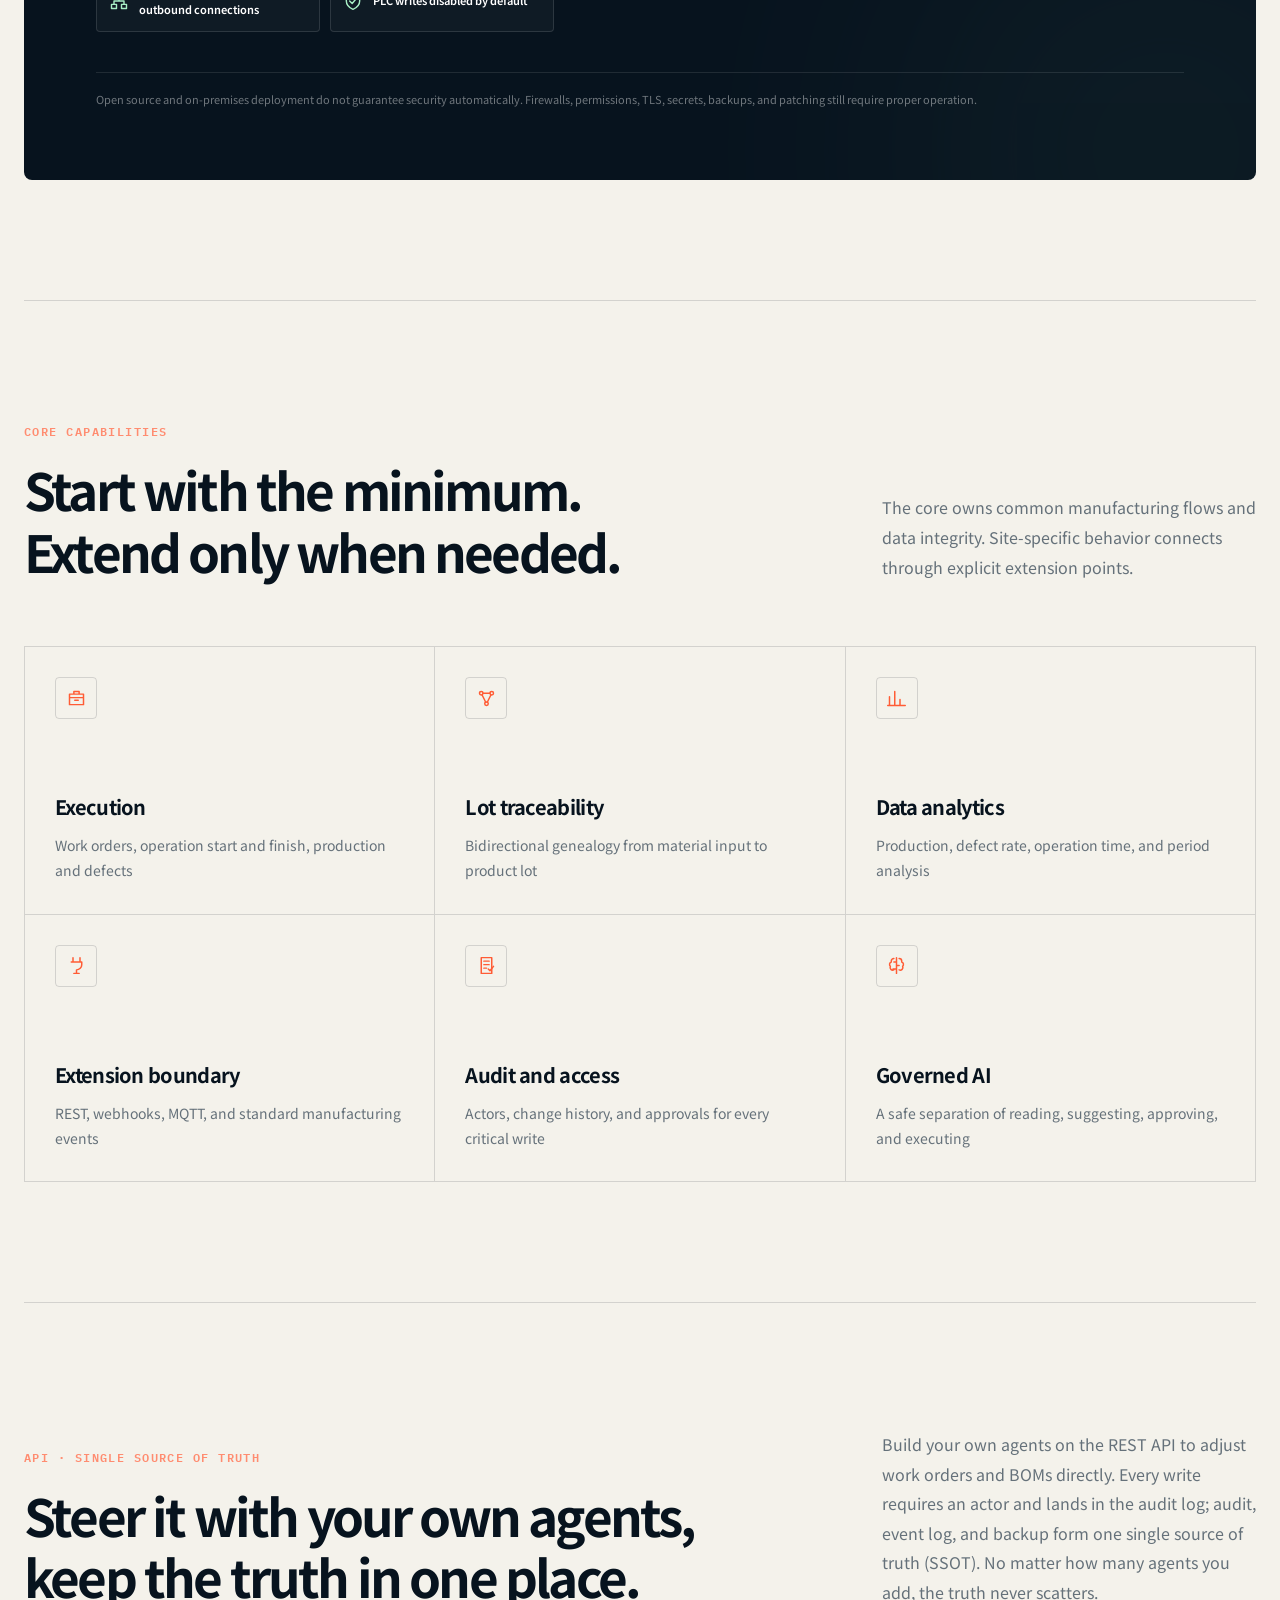
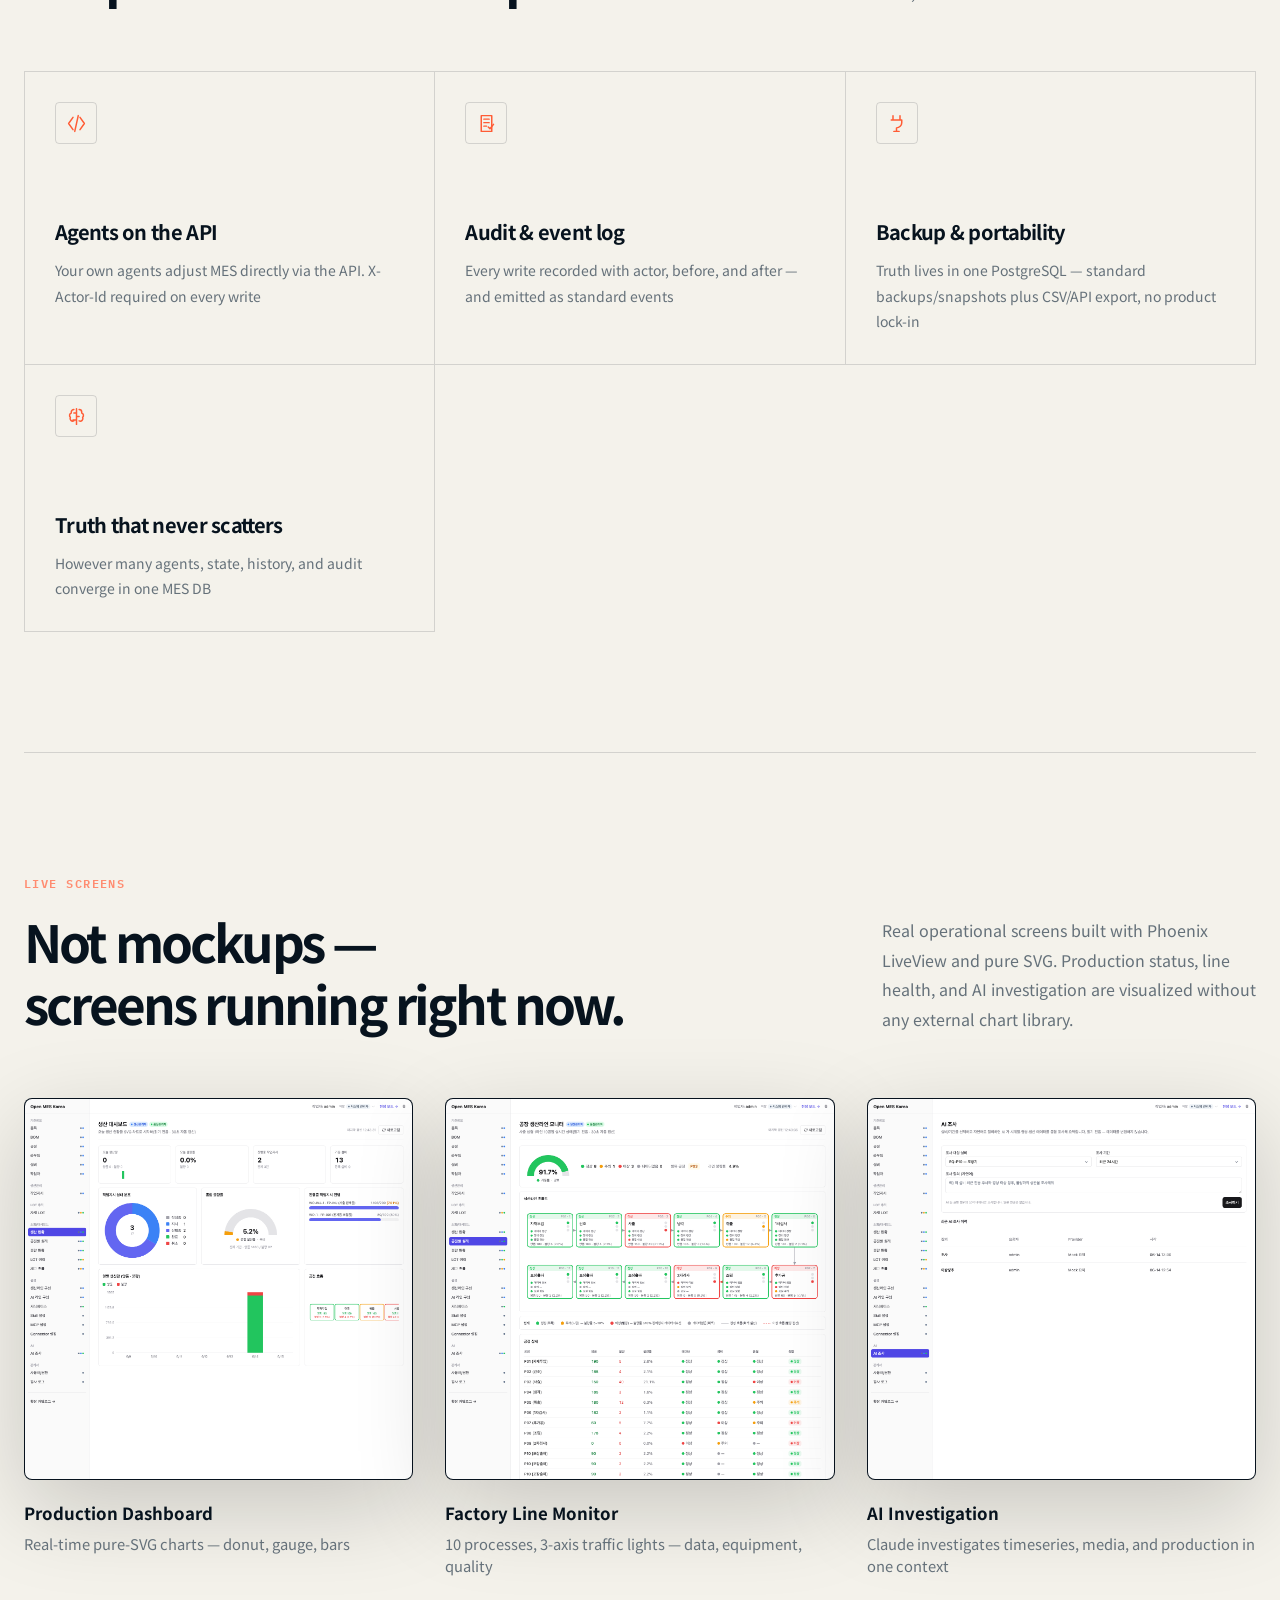
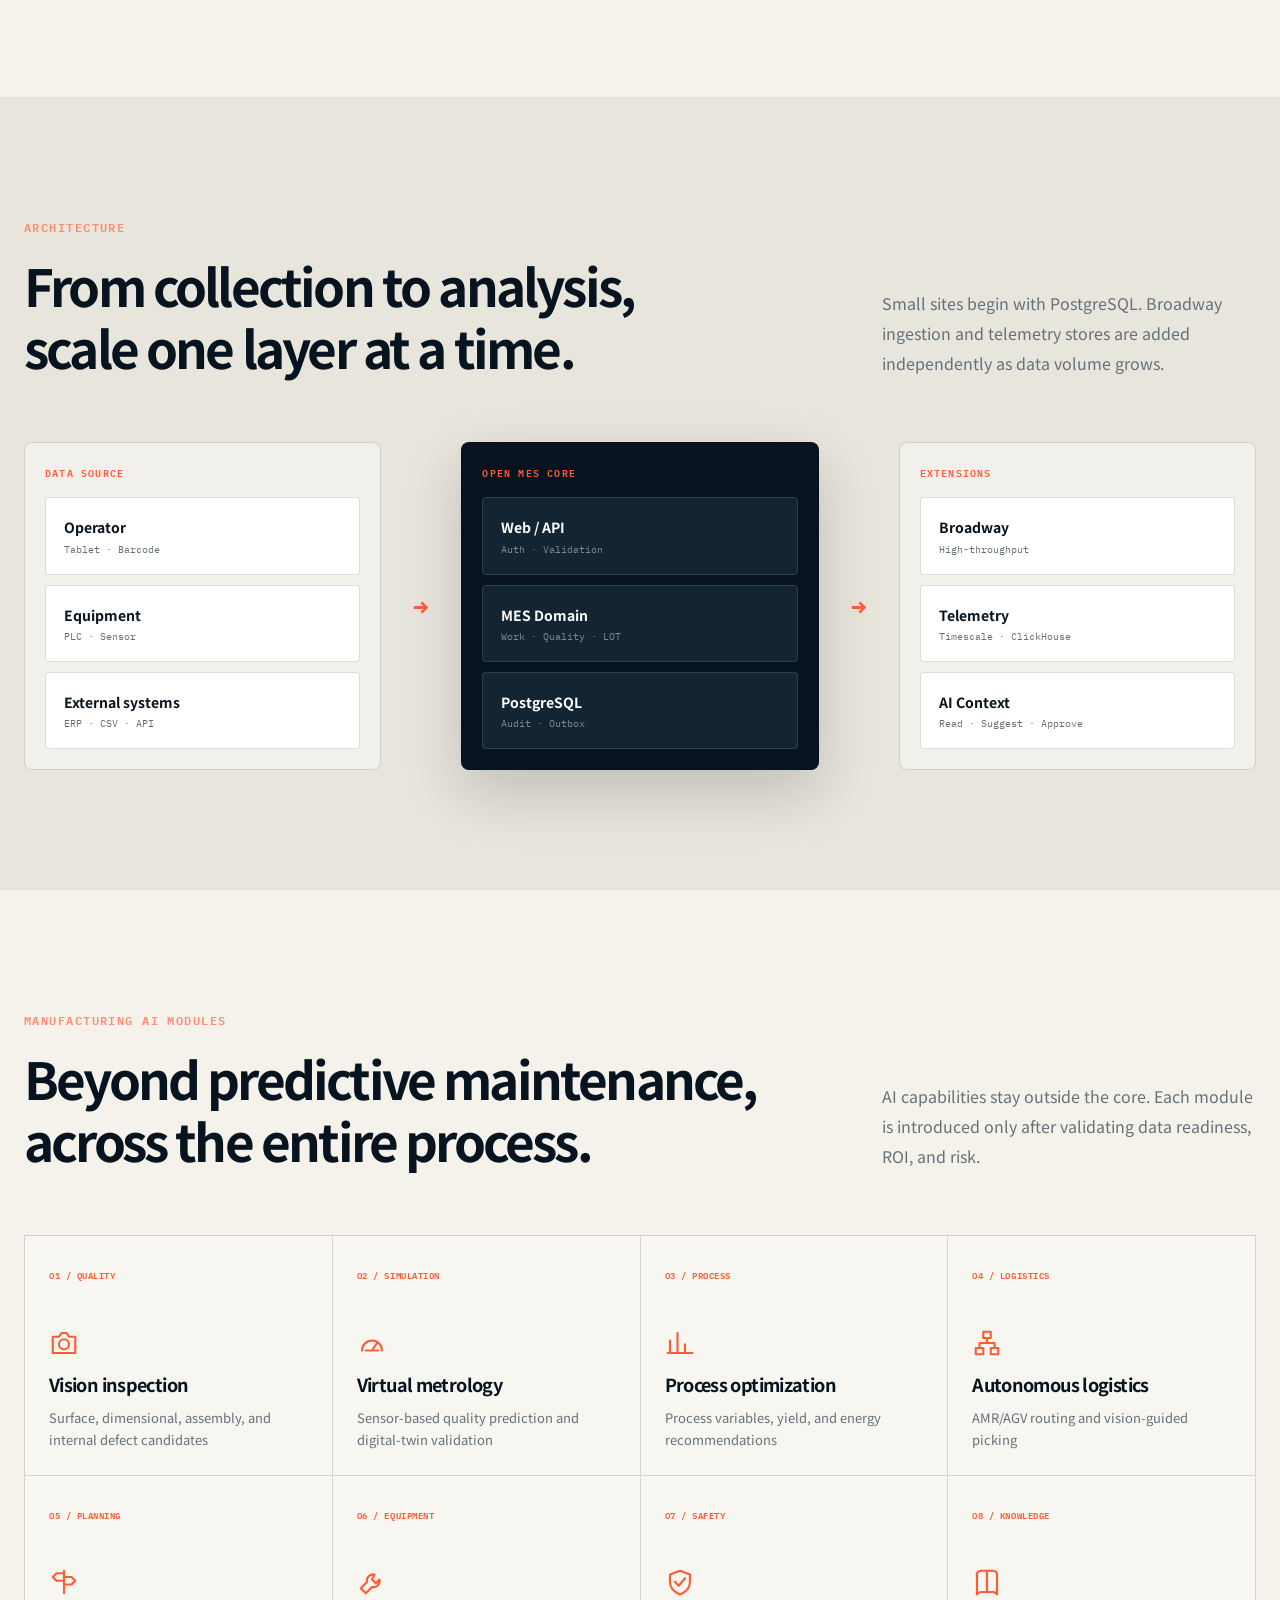
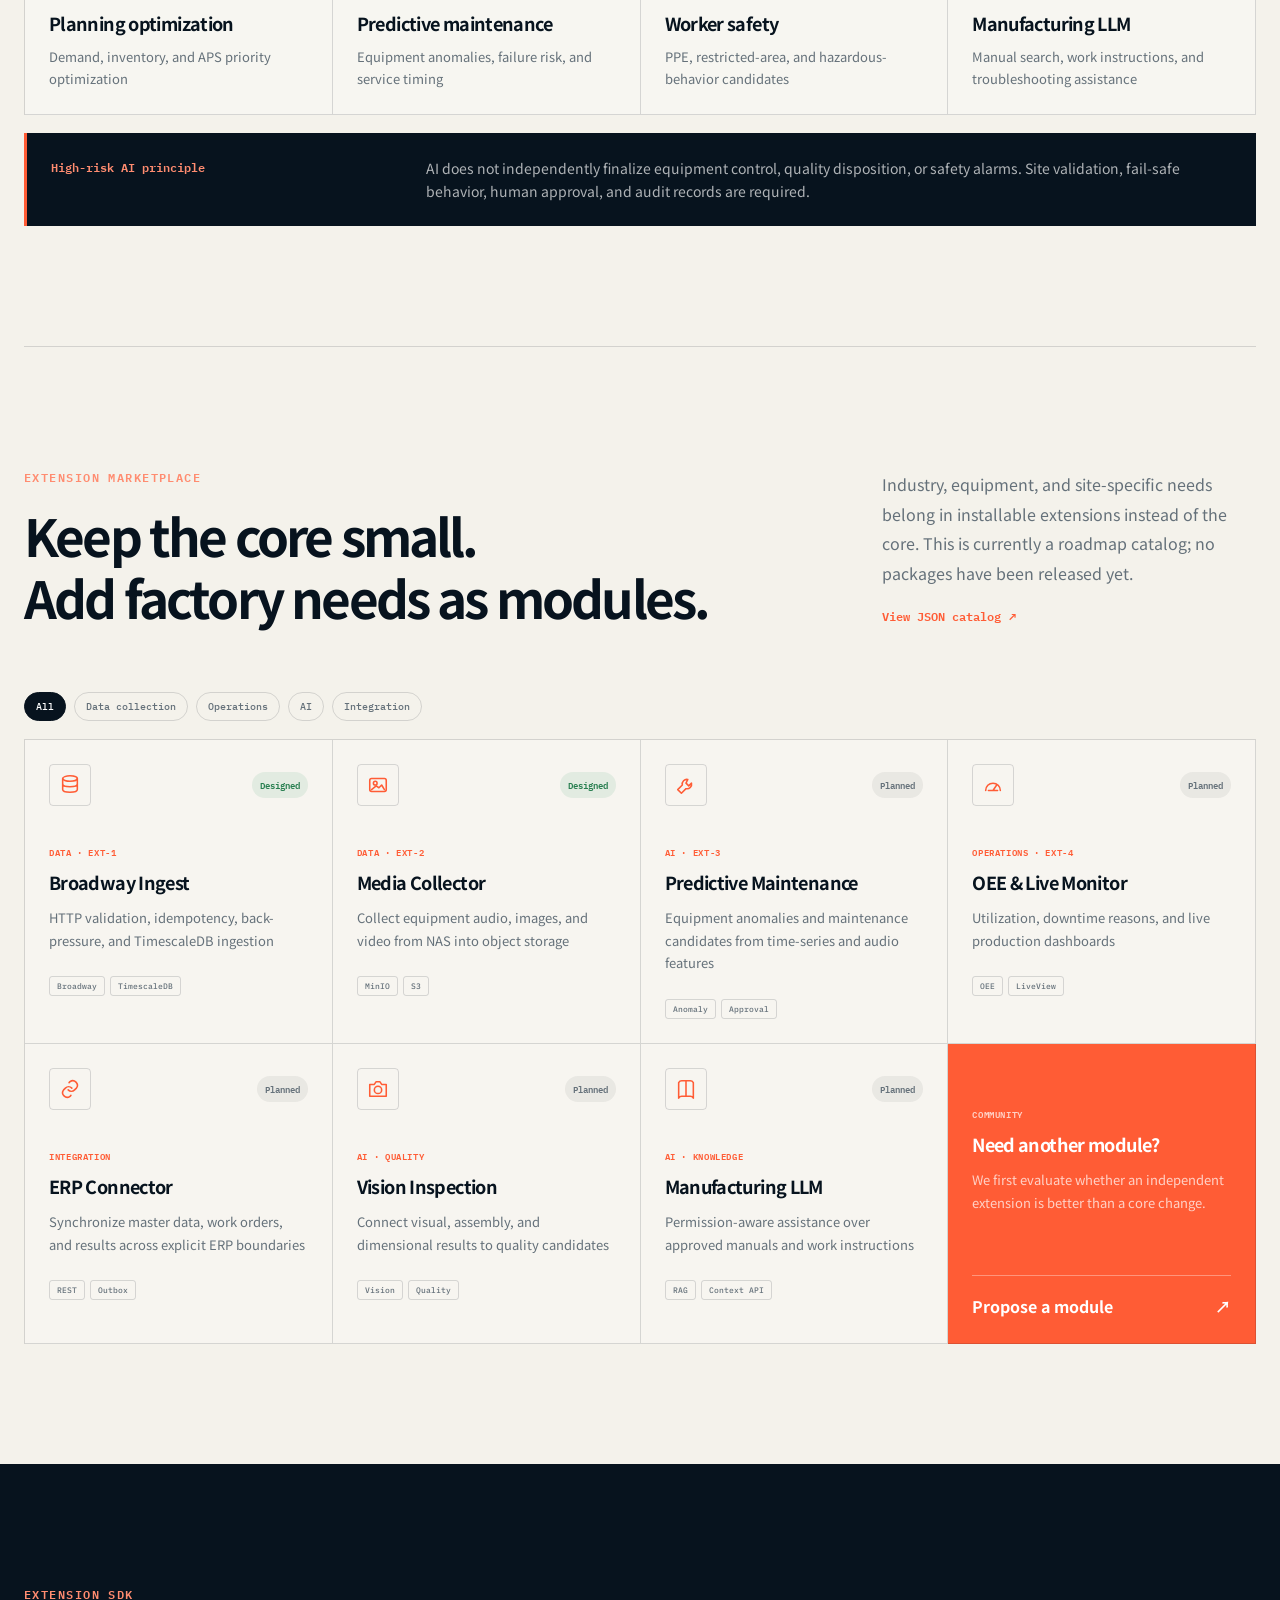
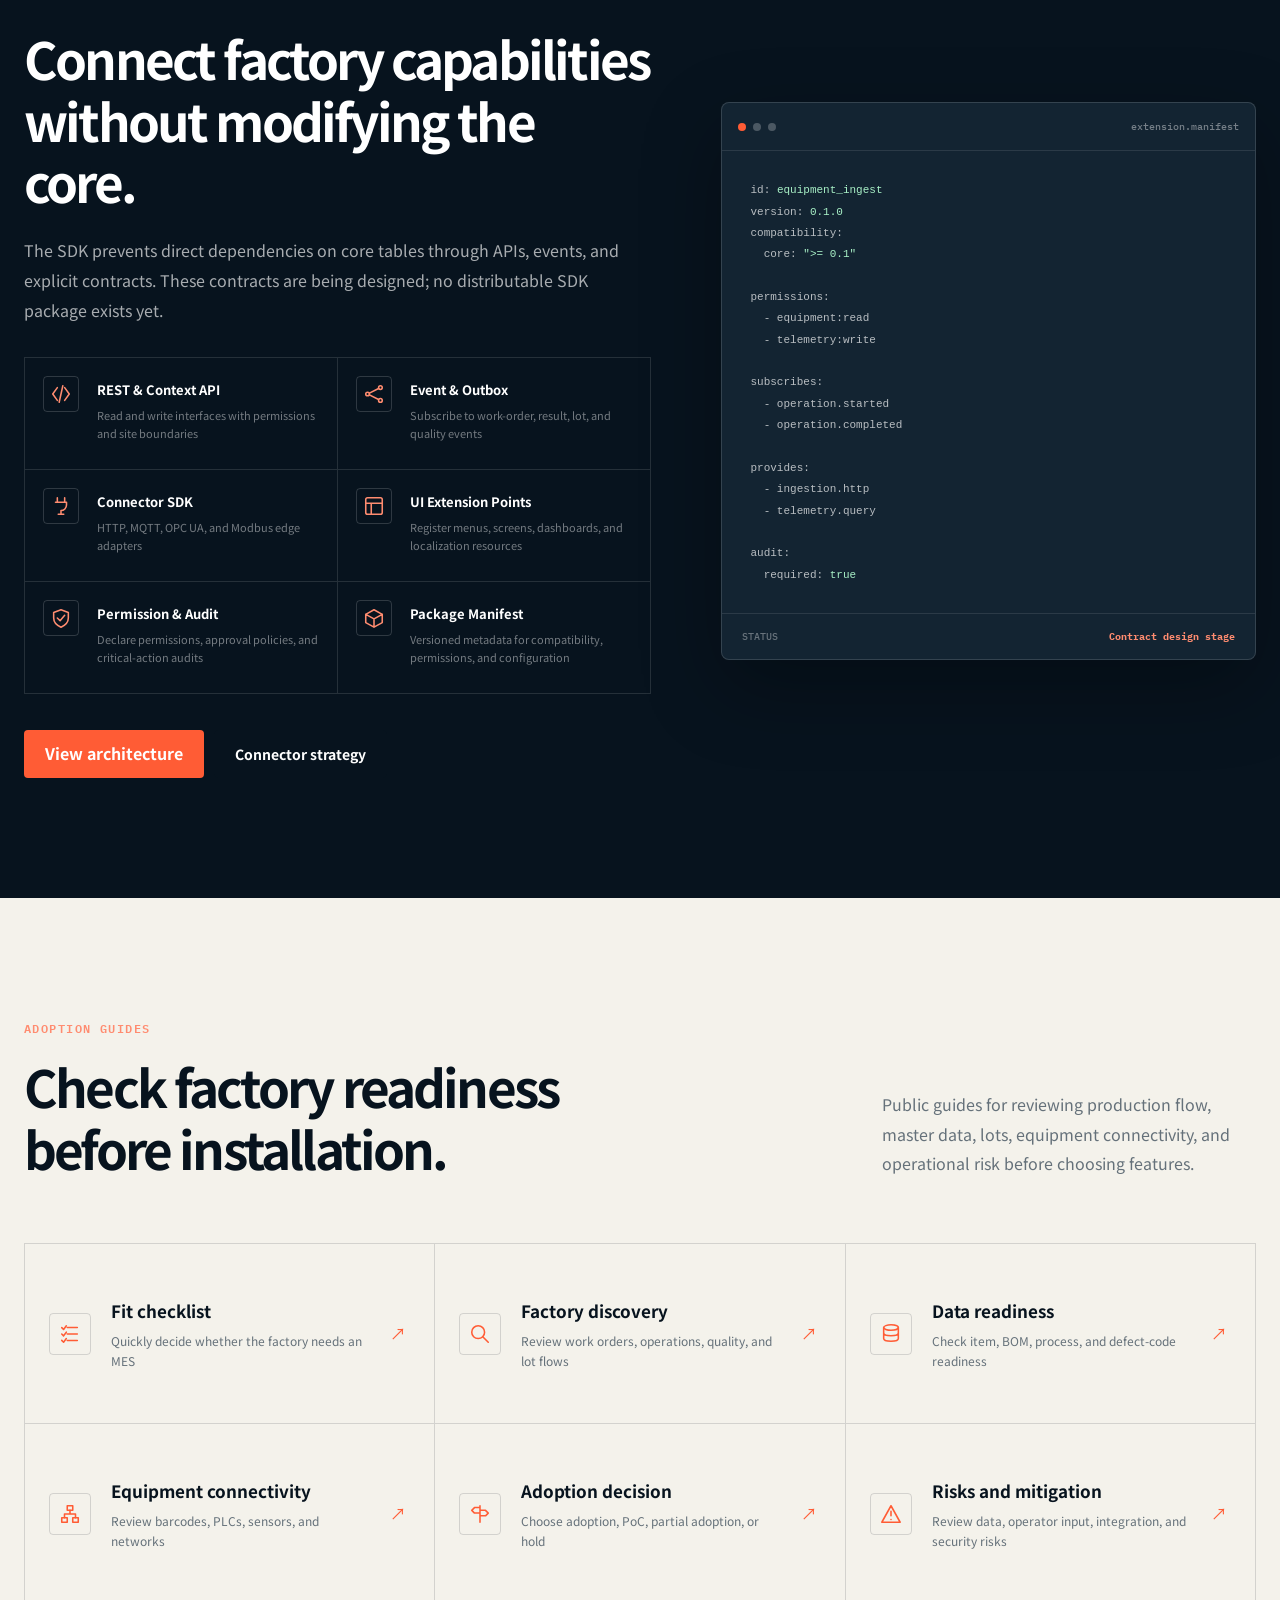
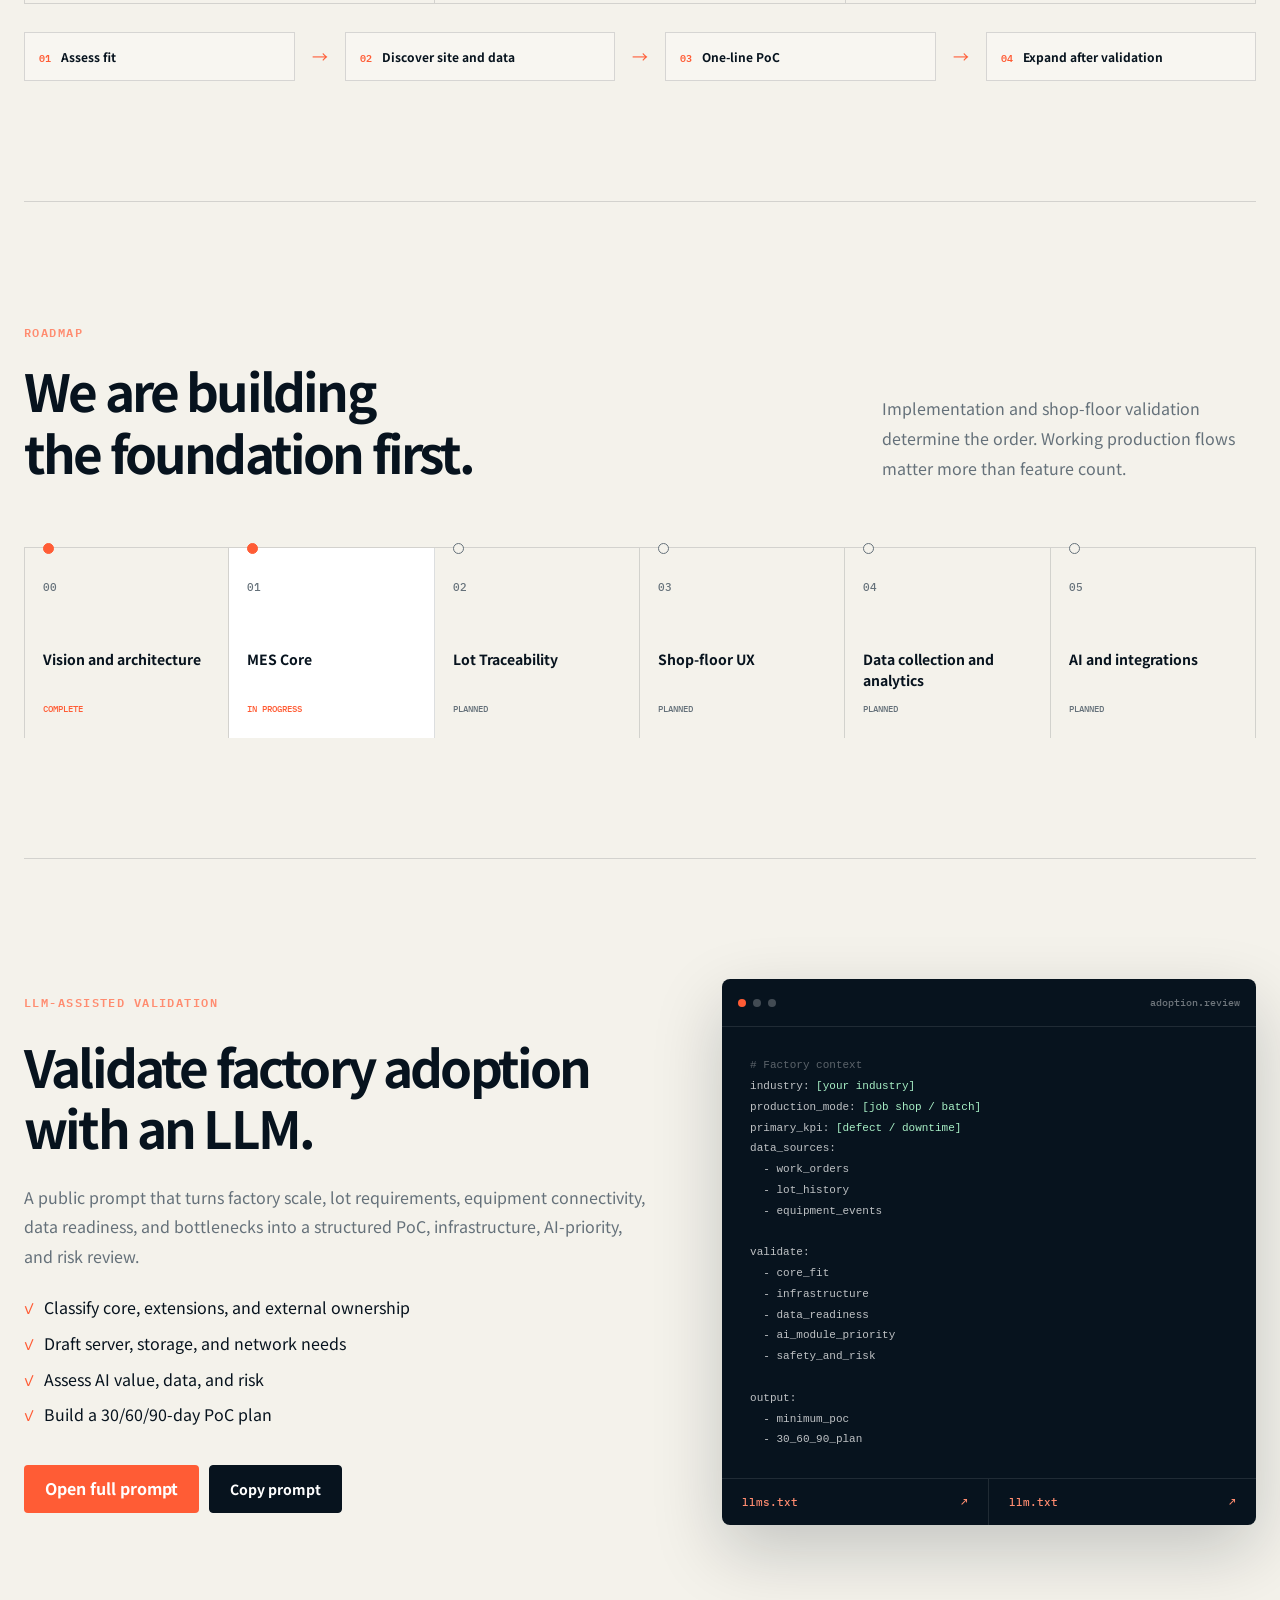
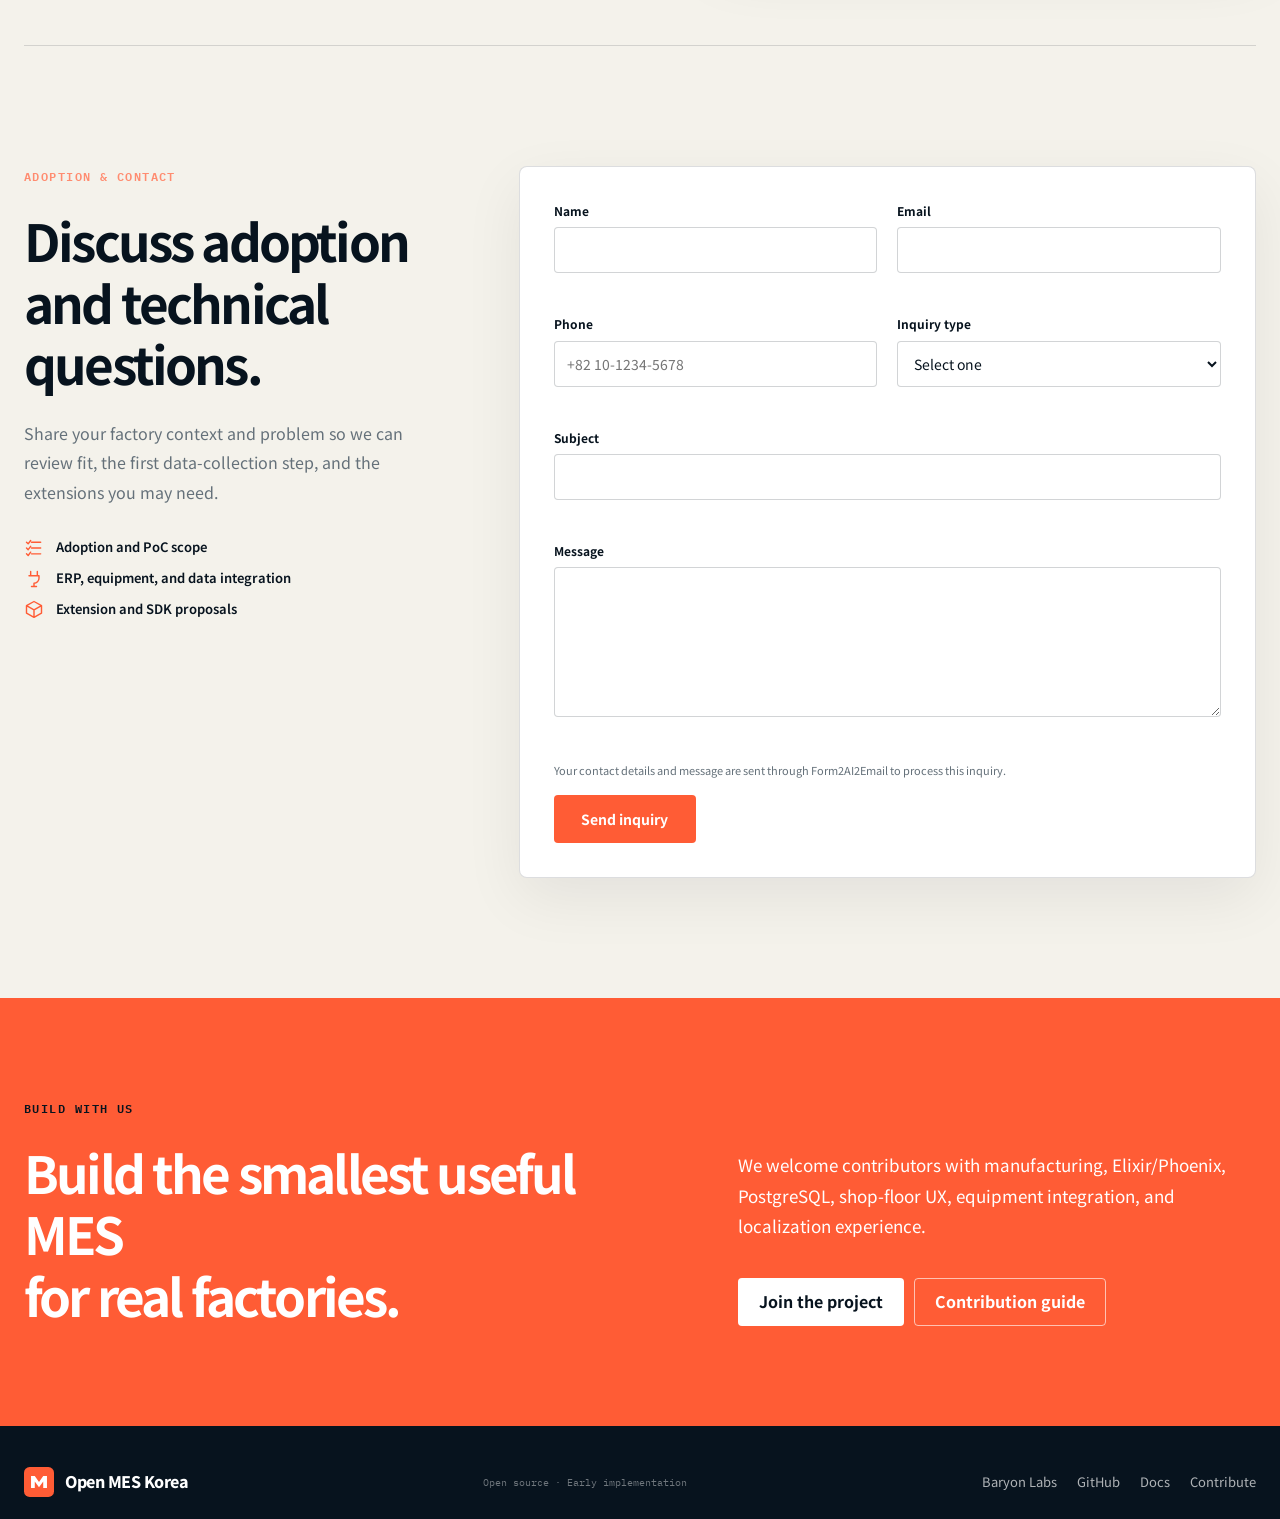
==== commit df699fa2: "site: 홈페이지 hero에 라이브 데모 버튼 추가 hero CTA에 '라이브 데모'(openmes-demo.fly.dev/login) 주 버튼 추가, GitHub는 보조로. v" ====
--- a/site/index.html
+++ b/site/index.html
@@ -209,6 +209,15 @@
           <div class="hero-actions">
             <a
               class="button button-primary"
+              href="https://openmes-demo.fly.dev/login"
+              target="_blank"
+              rel="noreferrer"
+            >
+              <span data-i18n="viewDemo">라이브 데모</span>
+              <span aria-hidden="true">↗</span>
+            </a>
+            <a
+              class="button button-secondary"
               href="https://github.com/baryonlabs/open-mes-korea"
               target="_blank"
               rel="noreferrer"
